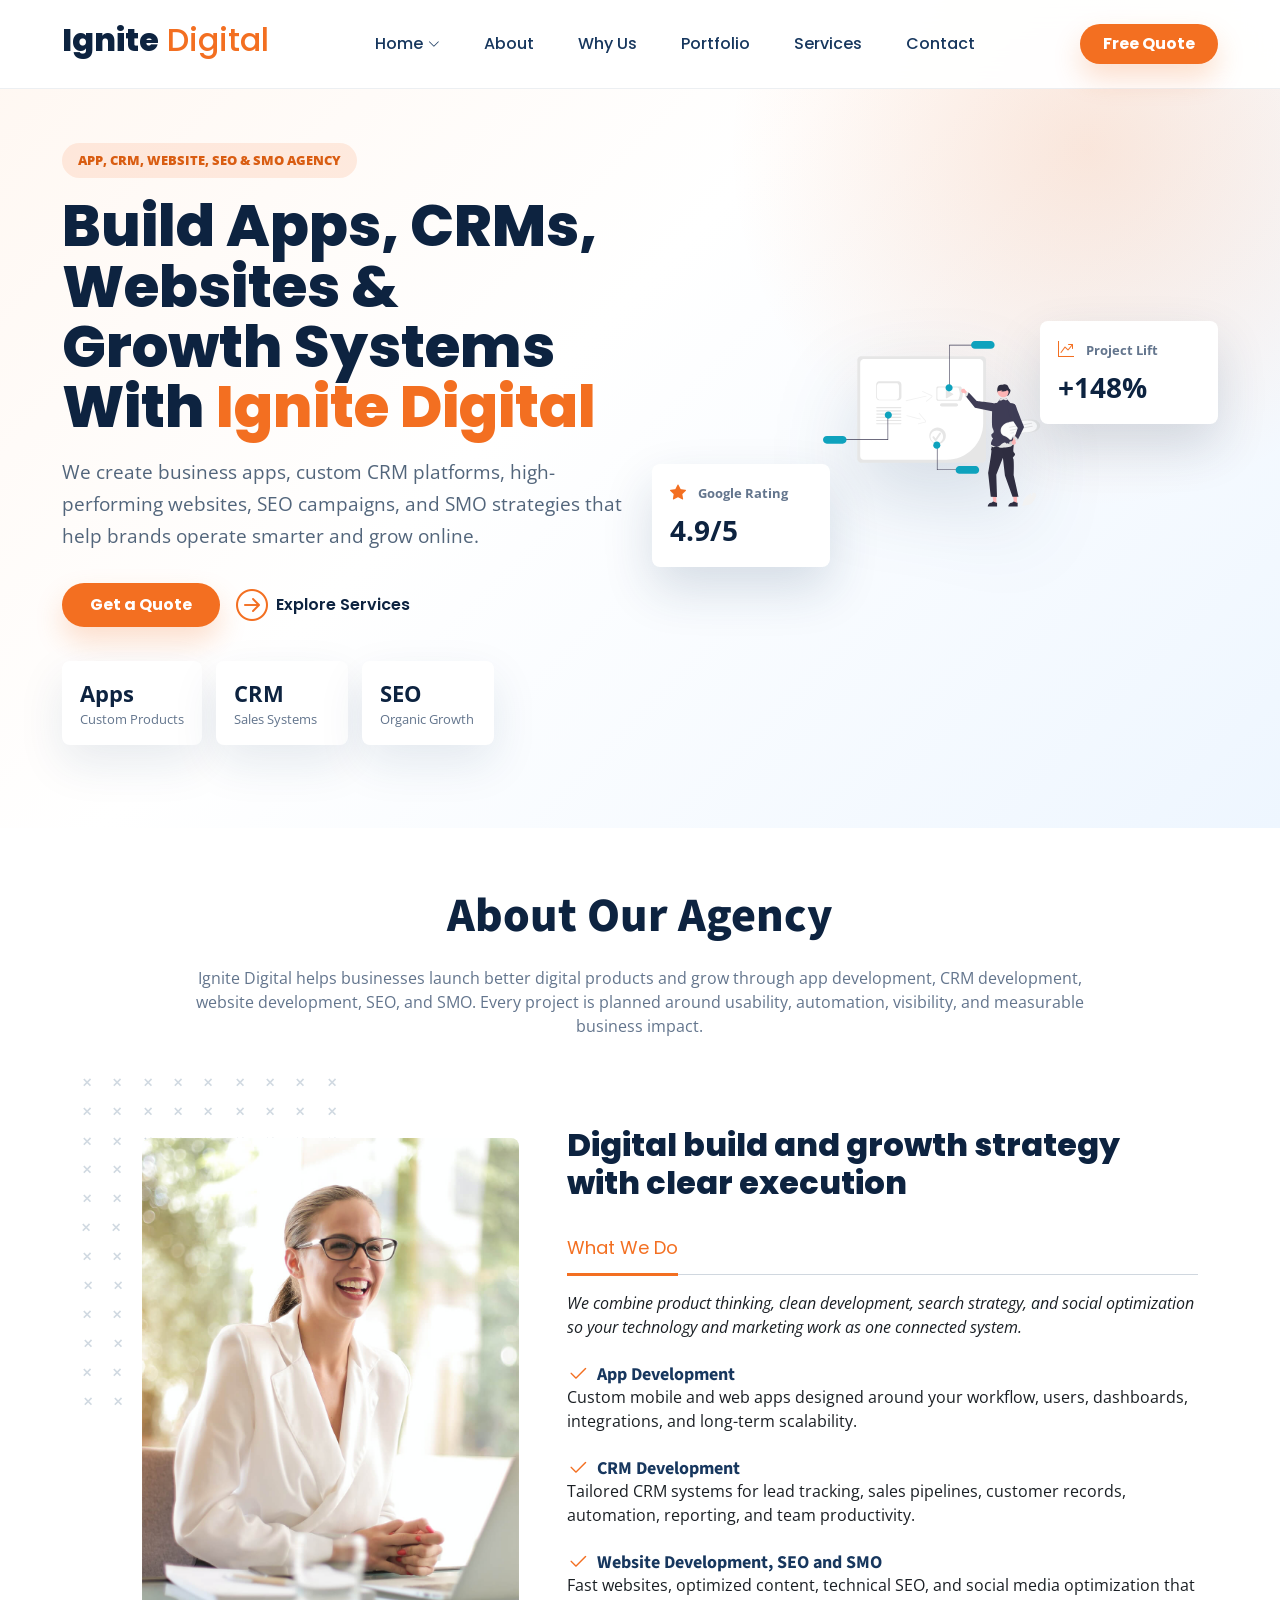
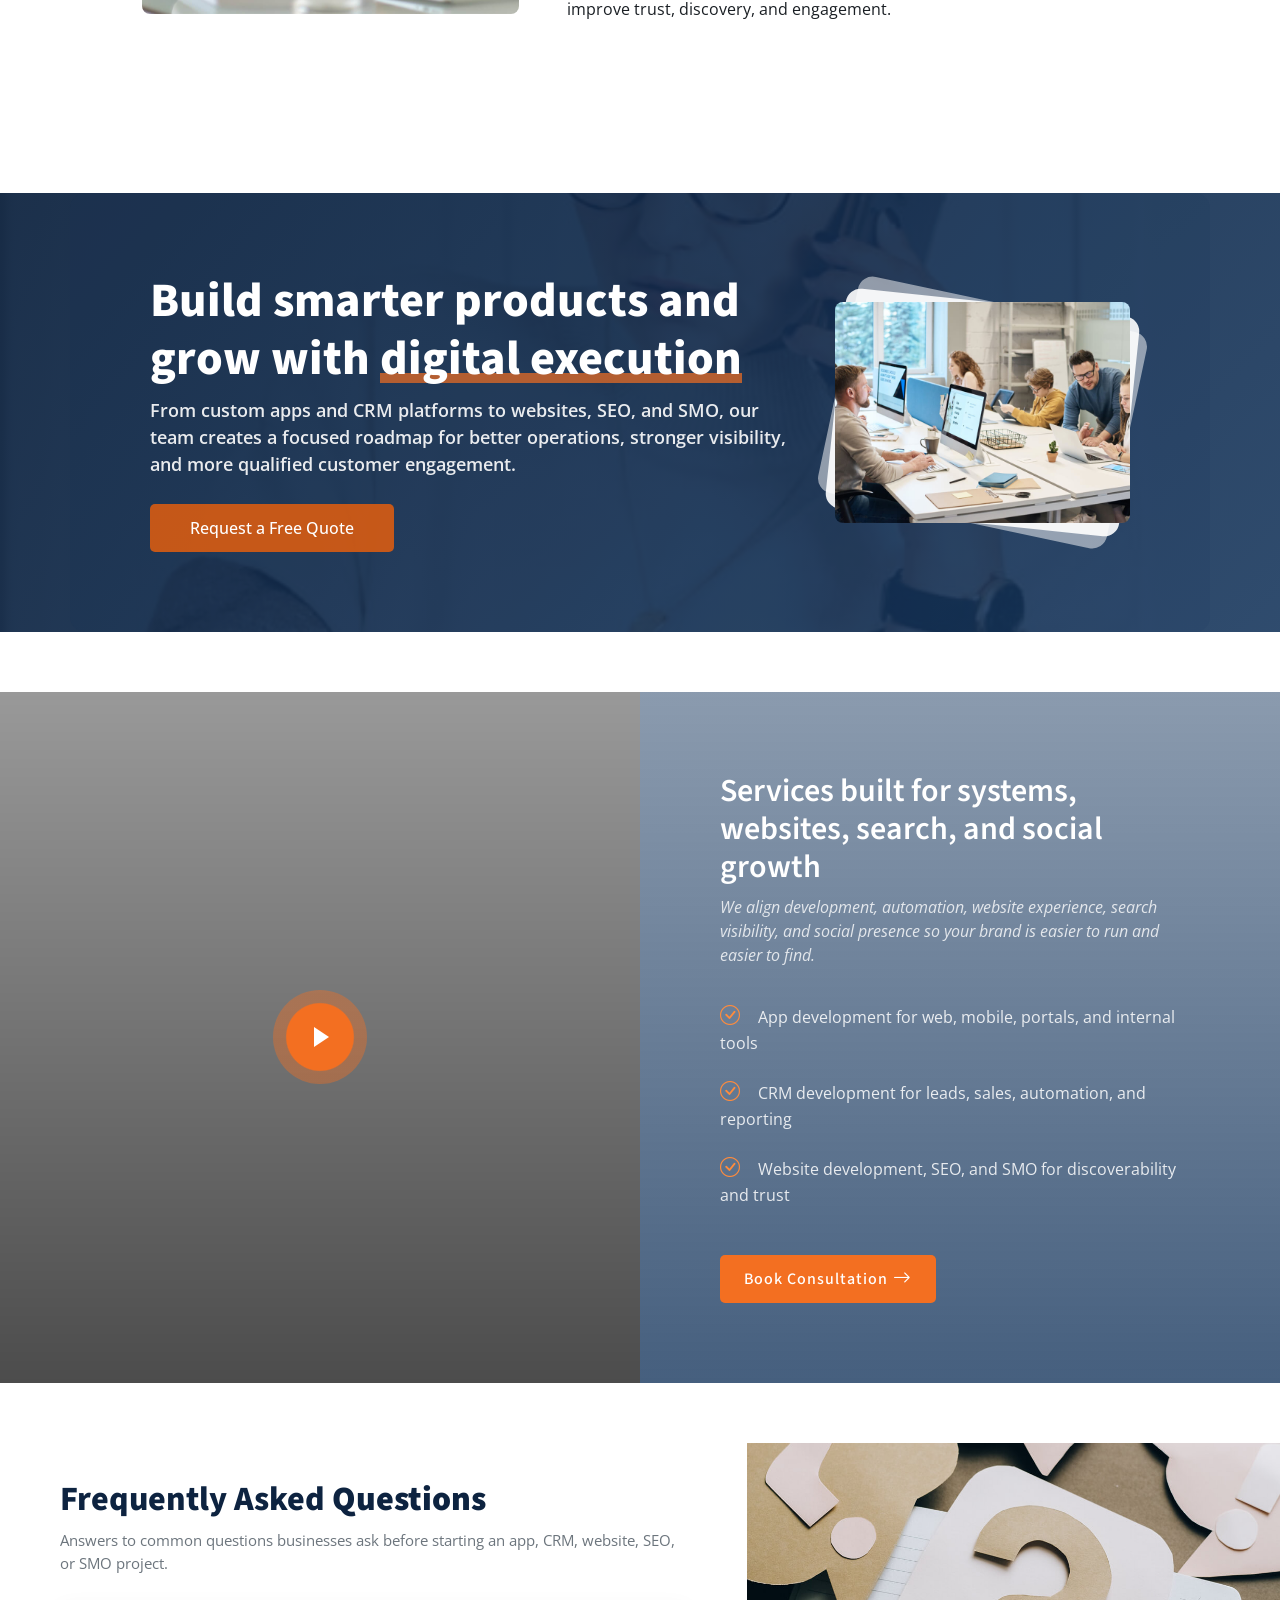
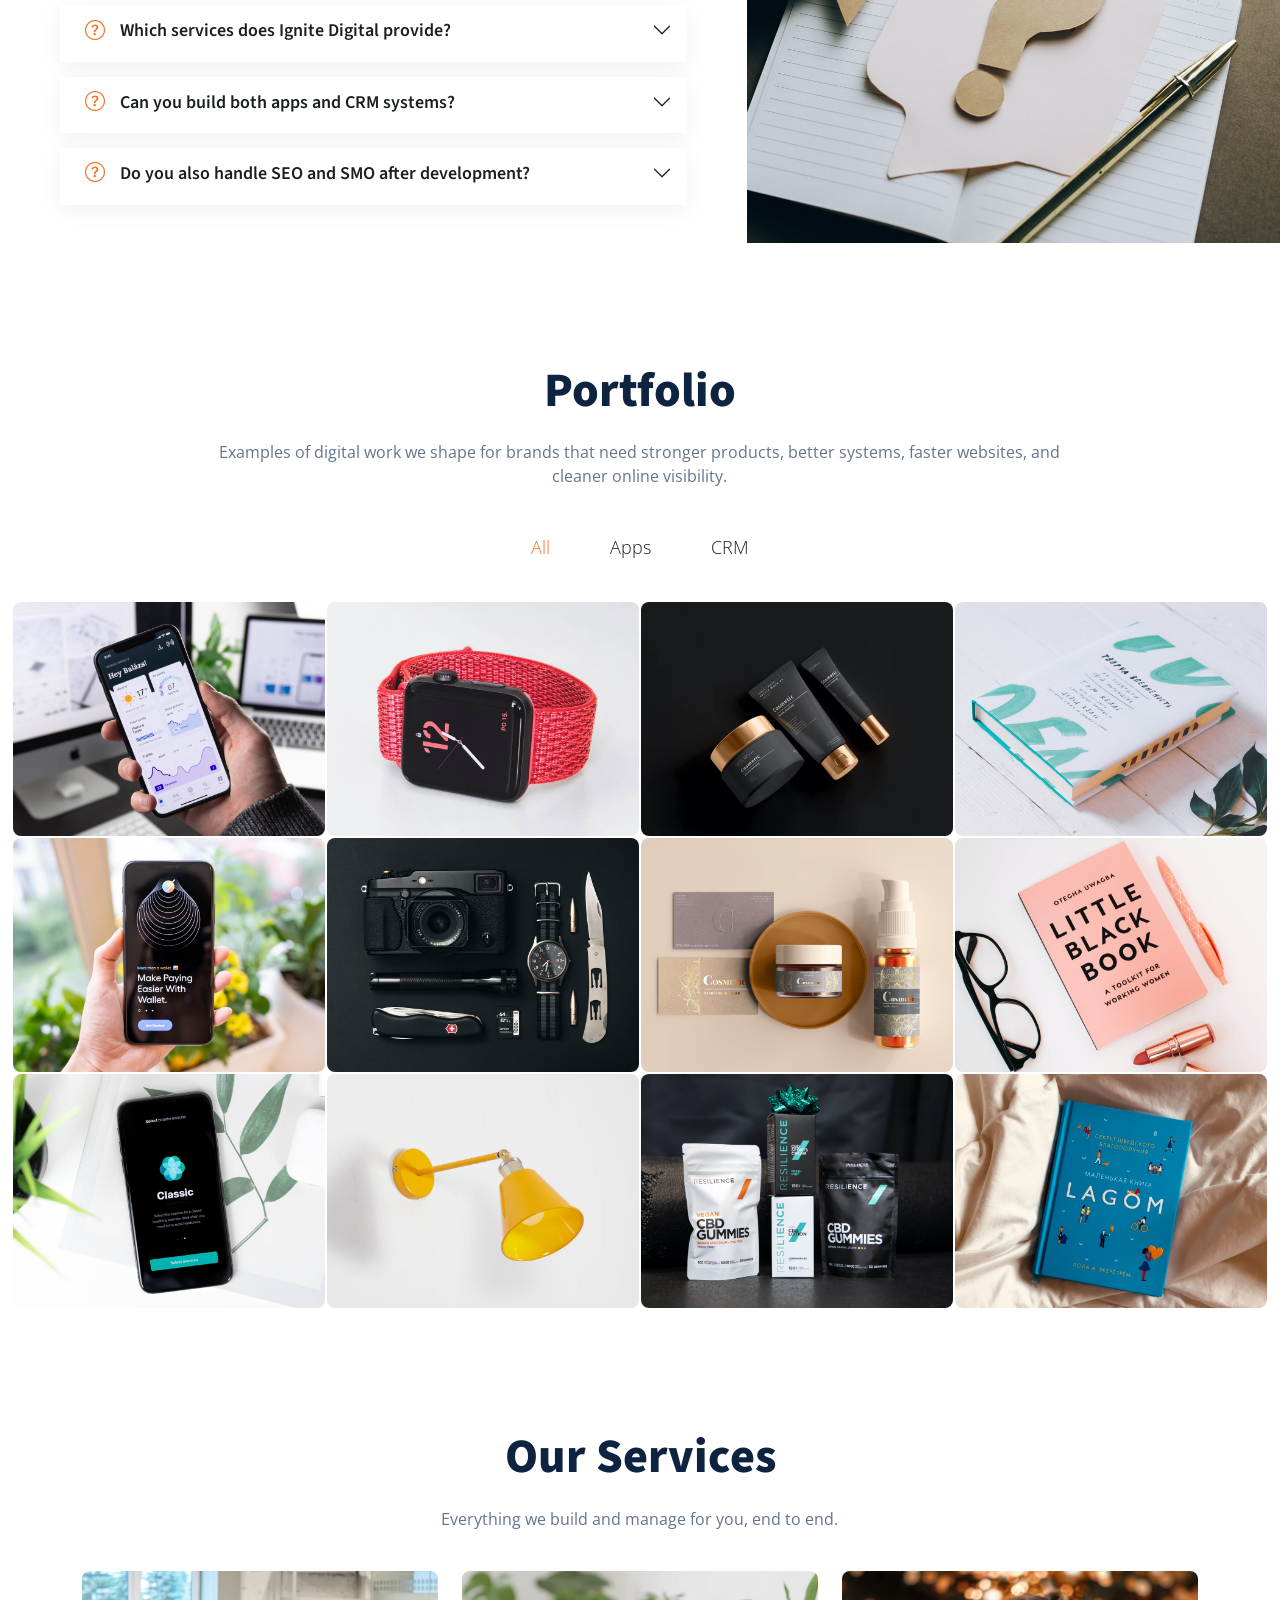
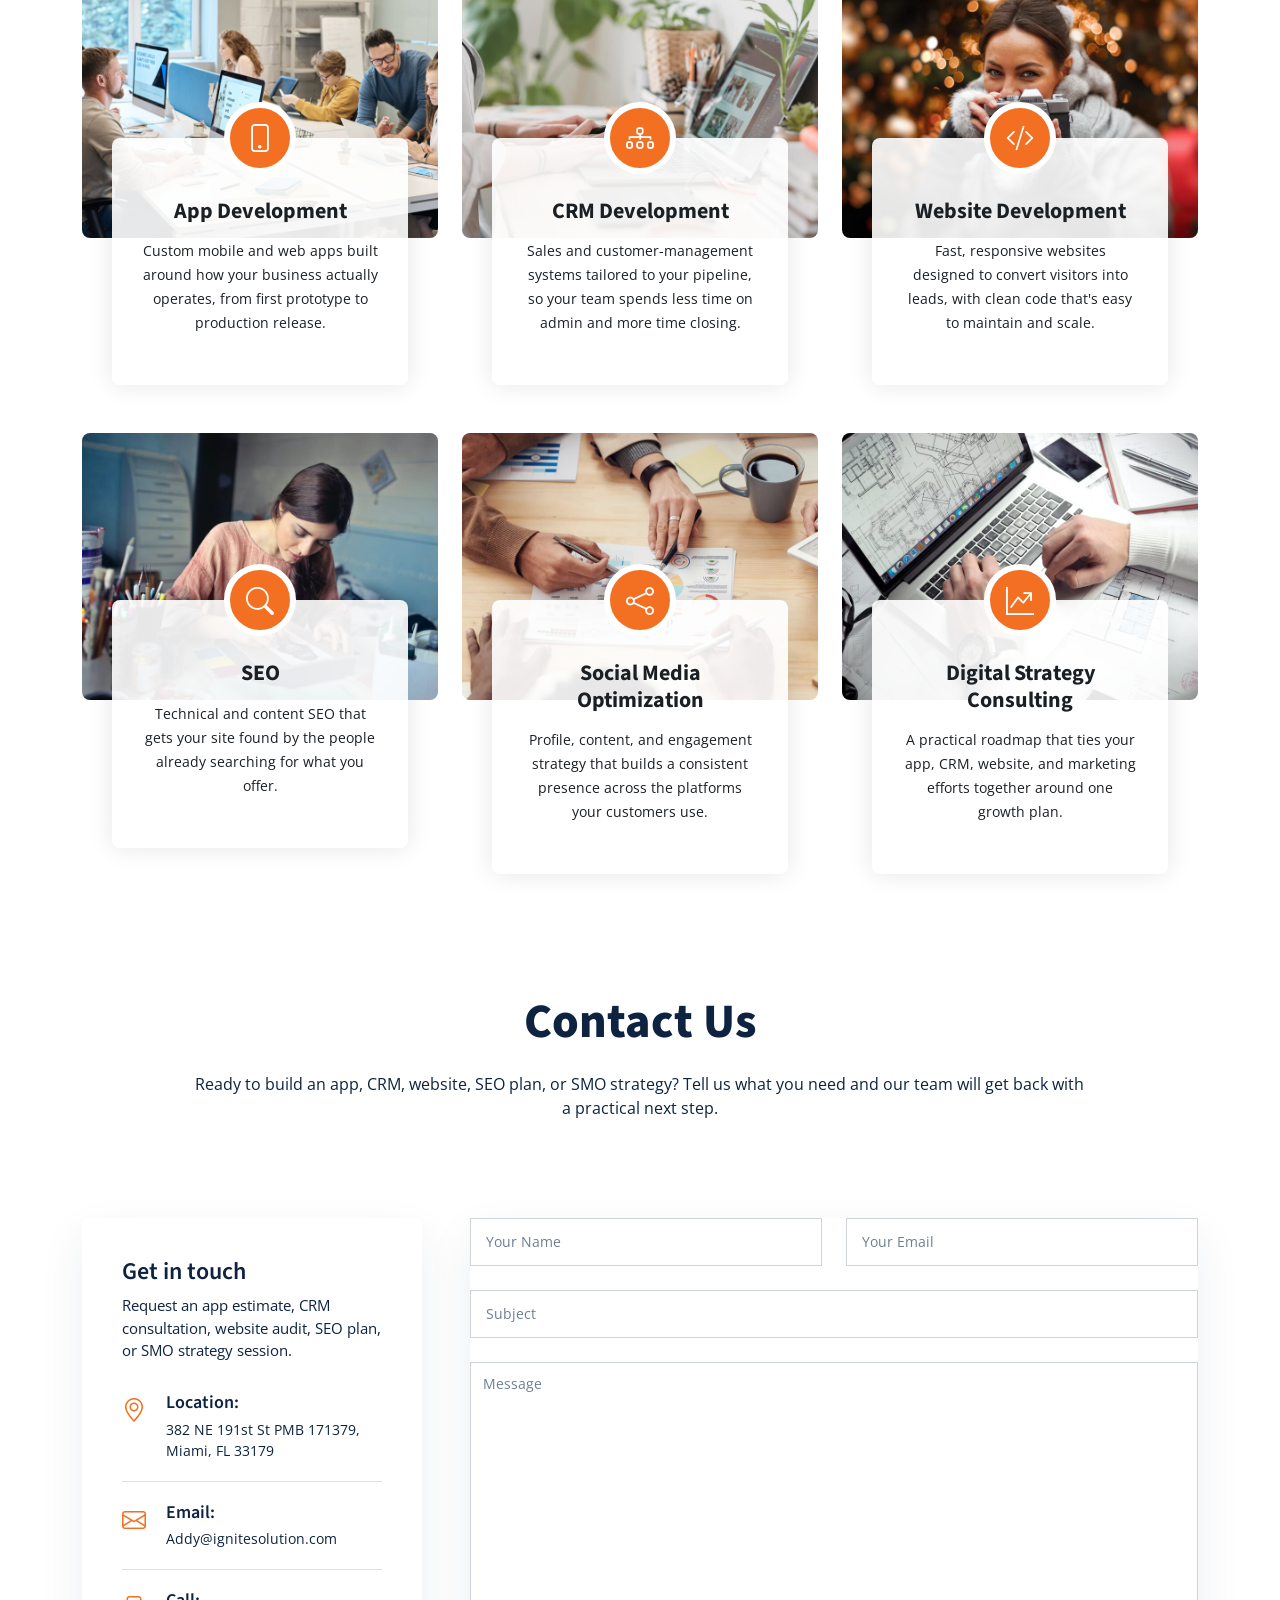
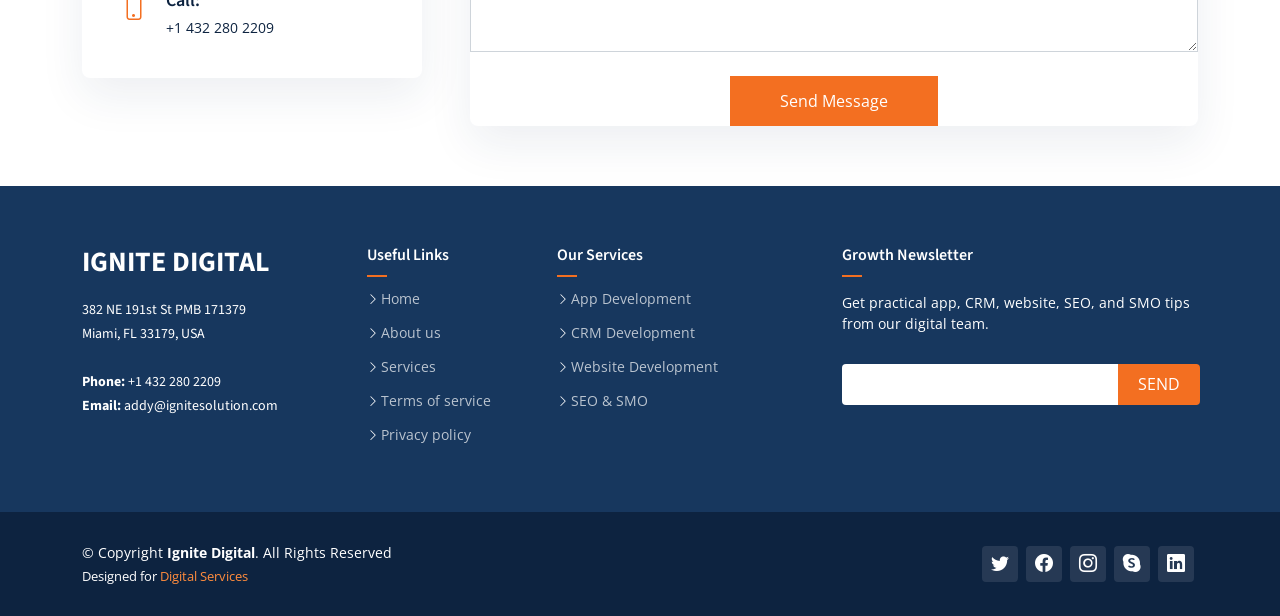
==== index.html @ 4c984dad "Initial commit - Ignite Solution website" ====
<!DOCTYPE html>
<html lang="en">

<head>
  <meta charset="utf-8">
  <meta content="width=device-width, initial-scale=1.0" name="viewport">

  <title>Ignite Digital</title>
  <meta content="Digital services agency for app development, CRM development, website development, SEO, and SMO." name="description">
  <meta content="app development, CRM development, website development, SEO, SMO" name="keywords">


  <!-- Google Fonts -->
  <link rel="preconnect" href="https://fonts.googleapis.com">
  <link rel="preconnect" href="https://fonts.gstatic.com" crossorigin>
  <link
    href="https://fonts.googleapis.com/css2?family=Open+Sans:ital,wght@0,300;0,400;0,500;0,600;0,700;1,300;1,400;1,500;1,600;1,700&family=Poppins:ital,wght@0,300;0,400;0,500;0,600;0,700;1,300;1,400;1,500;1,600;1,700&family=Source+Sans+Pro:ital,wght@0,300;0,400;0,600;0,700;1,300;1,400;1,600;1,700&display=swap"
    rel="stylesheet">

  <!-- Vendor CSS Files -->
  <link href="assets/vendor/bootstrap/css/bootstrap.min.css" rel="stylesheet">
  <link href="assets/vendor/bootstrap-icons/bootstrap-icons.css" rel="stylesheet">
  <link href="assets/vendor/aos/aos.css" rel="stylesheet">
  <link href="assets/vendor/glightbox/css/glightbox.min.css" rel="stylesheet">
  <link href="assets/vendor/swiper/swiper-bundle.min.css" rel="stylesheet">

  <!-- Variables CSS Files. Uncomment your preferred color scheme -->
  <link href="assets/css/variables.css" rel="stylesheet">
  <!-- <link href="assets/css/variables-blue.css" rel="stylesheet"> -->
  <!-- <link href="assets/css/variables-green.css" rel="stylesheet"> -->
  <!-- <link href="assets/css/variables-orange.css" rel="stylesheet"> -->
  <!-- <link href="assets/css/variables-purple.css" rel="stylesheet"> -->
  <!-- <link href="assets/css/variables-red.css" rel="stylesheet"> -->
  <!-- <link href="assets/css/variables-pink.css" rel="stylesheet"> -->

  <!-- Template Main CSS File -->
  <link href="assets/css/main.css" rel="stylesheet">

  <!-- =======================================================
  * Template Name: HeroBiz - v2.1.0
  * Template URL: https://bootstrapmade.com/herobiz-bootstrap-business-template/
  * Author: BootstrapMade.com
  * License: https://bootstrapmade.com/license/
  ======================================================== -->
</head>

<body>

  <!-- ======= Header ======= -->
  <header id="header" class="header fixed-top" data-scrollto-offset="0">
    <div class="container-fluid d-flex align-items-center justify-content-between">

      <a href="index.html" class="logo d-flex align-items-center scrollto me-auto me-lg-0">
        <!-- Uncomment the line below if you also wish to use an image logo -->
        <!-- <img src="assets/img/logo.png" alt=""> -->
        <span></span>
        <h1>Ignite<span> Digital</span></h1>
      </a>

      <nav id="navbar" class="navbar">
        <ul>

          <li class="dropdown"><a href="#"><span>Home</span> <i class="bi bi-chevron-down dropdown-indicator"></i></a>
            <ul>
              <li><a href="index.html" class="active">Digital Services</a></li>

            </ul>
          </li>

          <li><a class="nav-link scrollto" href="index.html#about">About</a></li>

          <li><a class="nav-link scrollto" href="index.html#cta">Why Us</a></li>
          <li><a class="nav-link scrollto" href="index.html#portfolio">Portfolio</a></li>
          <li><a class="nav-link scrollto" href="index.html#services">Services</a></li>



          <li><a class="nav-link scrollto" href="index.html#contact">Contact</a></li>
        </ul>
        <i class="bi bi-list mobile-nav-toggle"></i>
      </nav><!-- .navbar -->

      <a class="btn-getstarted scrollto" href="index.html#contact">Free Quote</a>

    </div>
  </header><!-- End Header -->

  <section id="hero-animated" class="hero-animated agency-hero d-flex align-items-center">
    <div class="container position-relative" data-aos="zoom-out">
      <div class="row align-items-center gy-5">
        <div class="col-lg-6 text-center text-lg-start">
          <p class="hero-kicker">App, CRM, Website, SEO & SMO Agency</p>
          <h2>Build Apps, CRMs, Websites & Growth Systems With <span>Ignite Digital</span></h2>
          <p class="hero-copy">We create business apps, custom CRM platforms, high-performing websites, SEO campaigns, and SMO strategies that help brands operate smarter and grow online.</p>
          <div class="hero-actions d-flex flex-column flex-sm-row justify-content-center justify-content-lg-start">
            <a href="#contact" class="btn-get-started scrollto">Get a Quote</a>
            <a href="#cta" class="btn-watch-video d-flex align-items-center"><i class="bi bi-arrow-right-circle"></i><span>Explore Services</span></a>
          </div>
          <div class="hero-proof d-flex flex-wrap justify-content-center justify-content-lg-start">
            <div><strong>Apps</strong><span>Custom Products</span></div>
            <div><strong>CRM</strong><span>Sales Systems</span></div>
            <div><strong>SEO</strong><span>Organic Growth</span></div>
          </div>
        </div>
        <div class="col-lg-6">
          <div class="hero-visual">
            <img src="assets/img/hero-carousel/hero-carousel-1.svg" class="img-fluid animated" alt="App CRM website SEO SMO dashboard illustration">
            <div class="metric-card metric-card-top">
              <i class="bi bi-graph-up-arrow"></i>
              <span>Project Lift</span>
              <strong>+148%</strong>
            </div>
            <div class="metric-card metric-card-bottom">
              <i class="bi bi-star-fill"></i>
              <span>Google Rating</span>
              <strong>4.9/5</strong>
            </div>
          </div>
        </div>
      </div>
    </div>
  </section>

  <main id="main">



    <!-- ======= About Section ======= -->
    <section id="about" class="about">
      <div class="container" data-aos="fade-up">

        <div class="section-header">
          <h2>About Our Agency</h2>
          <p>Ignite Digital helps businesses launch better digital products and grow through app development, CRM development, website development, SEO, and SMO. Every project is planned around usability, automation, visibility, and measurable business impact.</p>
        </div>

        <div class="row g-4 g-lg-5" data-aos="fade-up" data-aos-delay="200">

          <div class="col-lg-5">
            <div class="about-img">
              <img src="assets/img/about.jpg" class="img-fluid" alt="Digital team planning app CRM website SEO and SMO work">
            </div>
          </div>

          <div class="col-lg-7">
            <h3 class="pt-0 pt-lg-5">Digital build and growth strategy with clear execution</h3>

            <!-- Tabs -->
            <ul class="nav nav-pills mb-3">
              <li><a class="nav-link active" data-bs-toggle="pill" href="#tab1">What We Do</a></li>
              

            </ul><!-- End Tabs -->

            <!-- Tab Content -->
            <div class="tab-content">

              <div class="tab-pane fade show active" id="tab1">

                <p class="fst-italic">We combine product thinking, clean development, search strategy, and social optimization so your technology and marketing work as one connected system.</p>

                <div class="d-flex align-items-center mt-4">
                  <i class="bi bi-check2"></i>
                  <h4>App Development</h4>
                </div>
                <p>Custom mobile and web apps designed around your workflow, users, dashboards, integrations, and long-term scalability.</p>

                <div class="d-flex align-items-center mt-4">
                  <i class="bi bi-check2"></i>
                  <h4>CRM Development</h4>
                </div>
                <p>Tailored CRM systems for lead tracking, sales pipelines, customer records, automation, reporting, and team productivity.</p>

                <div class="d-flex align-items-center mt-4">
                  <i class="bi bi-check2"></i>
                  <h4>Website Development, SEO and SMO</h4>
                </div>
                <p>Fast websites, optimized content, technical SEO, and social media optimization that improve trust, discovery, and engagement.</p>

              </div><!-- End Tab 1 Content -->

            </div>

          </div>

        </div>

      </div>
    </section><!-- End About Section -->

    <br>
    <br>
    <br>
    <br>

    <!-- ======= Call To Action Section ======= -->
    <section id="cta" class="cta">
      <div class="container" data-aos="zoom-out">

        <div class="row g-5">

          <div class="col-lg-8 col-md-6 content d-flex flex-column justify-content-center order-last order-md-first">
            <h3>Build smarter products and grow with <em>digital execution</em></h3>
            <p>From custom apps and CRM platforms to websites, SEO, and SMO, our team creates a focused roadmap for better operations, stronger visibility, and more qualified customer engagement.</p>
            <a class="cta-btn align-self-start" href="#contact">Request a Free Quote</a>
          </div>

          <div class="col-lg-4 col-md-6 order-first order-md-last d-flex align-items-center">
            <div class="img">
              <img src="assets/img/services-1.jpg" alt="App CRM website SEO SMO service planning" class="img-fluid">
            </div>
          </div>

        </div>

      </div>
    </section><!-- End Call To Action Section -->

    <!-- ======= On Focus Section ======= -->
    <section id="onfocus" class="onfocus">
      <div class="container-fluid p-0" data-aos="fade-up">

        <div class="row g-0">
          <div class="col-lg-6 video-play position-relative">
            <a href="" class="glightbox play-btn"></a>
          </div>
          <div class="col-lg-6">
            <div class="content d-flex flex-column justify-content-center h-100">
              <h3>Services built for systems, websites, search, and social growth</h3>
              <p class="fst-italic">
                We align development, automation, website experience, search visibility, and social presence so your brand is easier to run and easier to find.
              </p>
              <ul>
                <li><i class="bi bi-check-circle"></i> App development for web, mobile, portals, and internal tools</li>
                <li><i class="bi bi-check-circle"></i> CRM development for leads, sales, automation, and reporting</li>
                <li><i class="bi bi-check-circle"></i> Website development, SEO, and SMO for discoverability and trust</li>
              </ul>
              <a href="#contact" class="read-more align-self-start"><span>Book Consultation</span><i class="bi bi-arrow-right"></i></a>
            </div>
          </div>
        </div>

      </div>
    </section><!-- End On Focus Section -->

   



    <!-- ======= F.A.Q Section ======= -->
    <section id="faq" class="faq">
      <div class="container-fluid" data-aos="fade-up">

        <div class="row gy-4">

          <div class="col-lg-7 d-flex flex-column justify-content-center align-items-stretch  order-2 order-lg-1">

            <div class="content px-xl-5">
              <h3>Frequently Asked <strong>Questions</strong></h3>
              <p>
                Answers to common questions businesses ask before starting an app, CRM, website, SEO, or SMO project.

              </p>
            </div>

            <div class="accordion accordion-flush px-xl-5" id="faqlist">

              <div class="accordion-item" data-aos="fade-up" data-aos-delay="200">
                <h3 class="accordion-header">
                  <button class="accordion-button collapsed" type="button" data-bs-toggle="collapse"
                    data-bs-target="#faq-content-1">
                    <i class="bi bi-question-circle question-icon"></i>
                    Which services does Ignite Digital provide?
                  </button>
                </h3>
                <div id="faq-content-1" class="accordion-collapse collapse" data-bs-parent="#faqlist">
                  <div class="accordion-body">
                    We provide app development, CRM development, website development, SEO, and SMO. These services can be delivered separately or as one connected digital system.
                  </div>
                </div>
              </div><!-- # Faq item-->

              <div class="accordion-item" data-aos="fade-up" data-aos-delay="300">
                <h3 class="accordion-header">
                  <button class="accordion-button collapsed" type="button" data-bs-toggle="collapse"
                    data-bs-target="#faq-content-2">
                    <i class="bi bi-question-circle question-icon"></i>
                    Can you build both apps and CRM systems?
                  </button>
                </h3>
                <div id="faq-content-2" class="accordion-collapse collapse" data-bs-parent="#faqlist">
                  <div class="accordion-body">
                    Yes. We can build customer-facing apps, internal tools, CRM dashboards, lead pipelines, automation flows, and integrations based on your business process.
                  </div>
                </div>
              </div><!-- # Faq item-->

              <div class="accordion-item" data-aos="fade-up" data-aos-delay="400">
                <h3 class="accordion-header">
                  <button class="accordion-button collapsed" type="button" data-bs-toggle="collapse"
                    data-bs-target="#faq-content-3">
                    <i class="bi bi-question-circle question-icon"></i>
                    Do you also handle SEO and SMO after development?
                  </button>
                </h3>
                <div id="faq-content-3" class="accordion-collapse collapse" data-bs-parent="#faqlist">
                  <div class="accordion-body">
                    Yes. After the website or product is ready, we can optimize pages for search engines and improve your social profiles, content structure, and engagement signals through SMO.
                  </div>
                </div>
              </div><!-- # Faq item-->

             

            </div>

          </div>

          <div class="col-lg-5 align-items-stretch order-1 order-lg-2 img"
            style='background-image: url("assets/img/faq.jpg");'>&nbsp;</div>
        </div>

      </div>
    </section><!-- End F.A.Q Section -->

    <!-- ======= Portfolio Section ======= -->
    <section id="portfolio" class="portfolio" data-aos="fade-up">

      <div class="container">

        <div class="section-header">
          <h2>Portfolio</h2>
          <p>Examples of digital work we shape for brands that need stronger products, better systems, faster websites, and cleaner online visibility.</p>
        </div>

      </div>

      <div class="container-fluid" data-aos="fade-up" data-aos-delay="200">

        <div class="portfolio-isotope" data-portfolio-filter="*" data-portfolio-layout="masonry"
          data-portfolio-sort="original-order">

          <ul class="portfolio-flters">
            <li data-filter="*" class="filter-active">All</li>
            <li data-filter=".filter-app">Apps</li>
            <li data-filter=".filter-product">CRM</li>
            
          </ul><!-- End Portfolio Filters -->

          <div class="row g-0 portfolio-container">

            <div class="col-xl-3 col-lg-4 col-md-6 portfolio-item filter-app">
              <img src="assets/img/portfolio/app-1.jpg" class="img-fluid" alt="App development case study">
              <div class="portfolio-info">
                <h4>Mobile App Launch</h4>
                <a href="assets/img/portfolio/app-1.jpg" title="App 1" data-gallery="portfolio-gallery"
                  class="glightbox preview-link"><i class="bi bi-zoom-in"></i></a>
                <a href="portfolio-details.html" title="More Details" class="details-link"><i
                    class="bi bi-link-45deg"></i></a>
              </div>
            </div><!-- End Portfolio Item -->

            <div class="col-xl-3 col-lg-4 col-md-6 portfolio-item filter-product">
              <img src="assets/img/portfolio/product-1.jpg" class="img-fluid" alt="CRM development case study">
              <div class="portfolio-info">
                <h4>Sales CRM Build</h4>
                <a href="assets/img/portfolio/product-1.jpg" title="Product 1" data-gallery="portfolio-gallery"
                  class="glightbox preview-link"><i class="bi bi-zoom-in"></i></a>
                <a href="portfolio-details.html" title="More Details" class="details-link"><i
                    class="bi bi-link-45deg"></i></a>
              </div>
            </div><!-- End Portfolio Item -->

            <div class="col-xl-3 col-lg-4 col-md-6 portfolio-item filter-branding">
              <img src="assets/img/portfolio/branding-1.jpg" class="img-fluid" alt="Branding case study">
              <div class="portfolio-info">
                <h4>Website Platform</h4>
                <a href="assets/img/portfolio/branding-1.jpg" title="Branding 1" data-gallery="portfolio-gallery"
                  class="glightbox preview-link"><i class="bi bi-zoom-in"></i></a>
                <a href="portfolio-details.html" title="More Details" class="details-link"><i
                    class="bi bi-link-45deg"></i></a>
              </div>
            </div><!-- End Portfolio Item -->

            <div class="col-xl-3 col-lg-4 col-md-6 portfolio-item filter-books">
              <img src="assets/img/portfolio/books-1.jpg" class="img-fluid" alt="Content case study">
              <div class="portfolio-info">
                <h4>SEO Foundation</h4>
                <a href="assets/img/portfolio/books-1.jpg" title="Branding 1" data-gallery="portfolio-gallery"
                  class="glightbox preview-link"><i class="bi bi-zoom-in"></i></a>
                <a href="portfolio-details.html" title="More Details" class="details-link"><i
                    class="bi bi-link-45deg"></i></a>
              </div>
            </div><!-- End Portfolio Item -->

            <div class="col-xl-3 col-lg-4 col-md-6 portfolio-item filter-app">
              <img src="assets/img/portfolio/app-2.jpg" class="img-fluid" alt="SEO & SMO case study">
              <div class="portfolio-info">
                <h4>Customer Portal</h4>
                <a href="assets/img/portfolio/app-2.jpg" title="App 2" data-gallery="portfolio-gallery"
                  class="glightbox preview-link"><i class="bi bi-zoom-in"></i></a>
                <a href="portfolio-details.html" title="More Details" class="details-link"><i
                    class="bi bi-link-45deg"></i></a>
              </div>
            </div><!-- End Portfolio Item -->

            <div class="col-xl-3 col-lg-4 col-md-6 portfolio-item filter-product">
              <img src="assets/img/portfolio/product-2.jpg" class="img-fluid" alt="Social ads case study">
              <div class="portfolio-info">
                <h4>CRM Automation</h4>
                <a href="assets/img/portfolio/product-2.jpg" title="Product 2" data-gallery="portfolio-gallery"
                  class="glightbox preview-link"><i class="bi bi-zoom-in"></i></a>
                <a href="portfolio-details.html" title="More Details" class="details-link"><i
                    class="bi bi-link-45deg"></i></a>
              </div>
            </div><!-- End Portfolio Item -->

            <div class="col-xl-3 col-lg-4 col-md-6 portfolio-item filter-branding">
              <img src="assets/img/portfolio/branding-2.jpg" class="img-fluid" alt="Reputation management case study">
              <div class="portfolio-info">
                <h4>SMO Profile Refresh</h4>
                <a href="assets/img/portfolio/branding-2.jpg" title="Branding 2" data-gallery="portfolio-gallery"
                  class="glightbox preview-link"><i class="bi bi-zoom-in"></i></a>
                <a href="portfolio-details.html" title="More Details" class="details-link"><i
                    class="bi bi-link-45deg"></i></a>
              </div>
            </div><!-- End Portfolio Item -->

            <div class="col-xl-3 col-lg-4 col-md-6 portfolio-item filter-books">
              <img src="assets/img/portfolio/books-2.jpg" class="img-fluid" alt="Analytics case study">
              <div class="portfolio-info">
                <h4>Website Analytics</h4>
                <a href="assets/img/portfolio/books-2.jpg" title="Branding 2" data-gallery="portfolio-gallery"
                  class="glightbox preview-link"><i class="bi bi-zoom-in"></i></a>
                <a href="portfolio-details.html" title="More Details" class="details-link"><i
                    class="bi bi-link-45deg"></i></a>
              </div>
            </div><!-- End Portfolio Item -->

            <div class="col-xl-3 col-lg-4 col-md-6 portfolio-item filter-app">
              <img src="assets/img/portfolio/app-3.jpg" class="img-fluid" alt="Ecommerce App development case study">
              <div class="portfolio-info">
                <h4>Ecommerce Website</h4>
                <a href="assets/img/portfolio/app-3.jpg" title="App 3" data-gallery="portfolio-gallery"
                  class="glightbox preview-link"><i class="bi bi-zoom-in"></i></a>
                <a href="portfolio-details.html" title="More Details" class="details-link"><i
                    class="bi bi-link-45deg"></i></a>
              </div>
            </div><!-- End Portfolio Item -->

            <div class="col-xl-3 col-lg-4 col-md-6 portfolio-item filter-product">
              <img src="assets/img/portfolio/product-3.jpg" class="img-fluid" alt="Lead CRM Pipeline case study">
              <div class="portfolio-info">
                <h4>Lead CRM Pipeline</h4>
                <a href="assets/img/portfolio/product-3.jpg" title="Product 3" data-gallery="portfolio-gallery"
                  class="glightbox preview-link"><i class="bi bi-zoom-in"></i></a>
                <a href="portfolio-details.html" title="More Details" class="details-link"><i
                    class="bi bi-link-45deg"></i></a>
              </div>
            </div><!-- End Portfolio Item -->

            <div class="col-xl-3 col-lg-4 col-md-6 portfolio-item filter-branding">
              <img src="assets/img/portfolio/branding-3.jpg" class="img-fluid" alt="Social Media Optimization case study">
              <div class="portfolio-info">
                <h4>Social Media Optimization</h4>
                <a href="assets/img/portfolio/branding-3.jpg" title="Branding 2" data-gallery="portfolio-gallery"
                  class="glightbox preview-link"><i class="bi bi-zoom-in"></i></a>
                <a href="portfolio-details.html" title="More Details" class="details-link"><i
                    class="bi bi-link-45deg"></i></a>
              </div>
            </div><!-- End Portfolio Item -->

            <div class="col-xl-3 col-lg-4 col-md-6 portfolio-item filter-books">
              <img src="assets/img/portfolio/books-3.jpg" class="img-fluid" alt="Technical App development case study">
              <div class="portfolio-info">
                <h4>Technical SEO Audit</h4>
                <a href="assets/img/portfolio/books-3.jpg" title="Branding 3" data-gallery="portfolio-gallery"
                  class="glightbox preview-link"><i class="bi bi-zoom-in"></i></a>
                <a href="portfolio-details.html" title="More Details" class="details-link"><i
                    class="bi bi-link-45deg"></i></a>
              </div>
            </div><!-- End Portfolio Item -->

          </div><!-- End Portfolio Container -->

        </div>

      </div>
    </section><!-- End Portfolio Section -->

    <!-- ======= Services Section ======= -->
    <section id="services" class="services">
      <div class="container" data-aos="fade-up">

        <div class="section-header">
          <h2>Our Services</h2>
          <p>Everything we build and manage for you, end to end.</p>
        </div>

        <div class="row gy-5">

          <div class="col-xl-4 col-md-6 d-flex" data-aos="zoom-in" data-aos-delay="200">
            <div class="service-item position-relative">
              <div class="img">
                <img src="assets/img/services-1.jpg" class="img-fluid" alt="App Development">
              </div>
              <div class="details position-relative">
                <div class="icon"><i class="bi bi-phone"></i></div>
                <h3>App Development</h3>
                <p>Custom mobile and web apps built around how your business actually operates, from first prototype to production release.</p>
              </div>
            </div>
          </div><!-- End Service Item -->

          <div class="col-xl-4 col-md-6 d-flex" data-aos="zoom-in" data-aos-delay="300">
            <div class="service-item position-relative">
              <div class="img">
                <img src="assets/img/services-2.jpg" class="img-fluid" alt="CRM Development">
              </div>
              <div class="details position-relative">
                <div class="icon"><i class="bi bi-diagram-3"></i></div>
                <h3>CRM Development</h3>
                <p>Sales and customer-management systems tailored to your pipeline, so your team spends less time on admin and more time closing.</p>
              </div>
            </div>
          </div><!-- End Service Item -->

          <div class="col-xl-4 col-md-6 d-flex" data-aos="zoom-in" data-aos-delay="400">
            <div class="service-item position-relative">
              <div class="img">
                <img src="assets/img/services-3.jpg" class="img-fluid" alt="Website Development">
              </div>
              <div class="details position-relative">
                <div class="icon"><i class="bi bi-code-slash"></i></div>
                <h3>Website Development</h3>
                <p>Fast, responsive websites designed to convert visitors into leads, with clean code that's easy to maintain and scale.</p>
              </div>
            </div>
          </div><!-- End Service Item -->

          <div class="col-xl-4 col-md-6 d-flex" data-aos="zoom-in" data-aos-delay="200">
            <div class="service-item position-relative">
              <div class="img">
                <img src="assets/img/services-4.jpg" class="img-fluid" alt="SEO">
              </div>
              <div class="details position-relative">
                <div class="icon"><i class="bi bi-search"></i></div>
                <h3>SEO</h3>
                <p>Technical and content SEO that gets your site found by the people already searching for what you offer.</p>
              </div>
            </div>
          </div><!-- End Service Item -->

          <div class="col-xl-4 col-md-6 d-flex" data-aos="zoom-in" data-aos-delay="300">
            <div class="service-item position-relative">
              <div class="img">
                <img src="assets/img/services-5.jpg" class="img-fluid" alt="Social Media Optimization">
              </div>
              <div class="details position-relative">
                <div class="icon"><i class="bi bi-share"></i></div>
                <h3>Social Media Optimization</h3>
                <p>Profile, content, and engagement strategy that builds a consistent presence across the platforms your customers use.</p>
              </div>
            </div>
          </div><!-- End Service Item -->

          <div class="col-xl-4 col-md-6 d-flex" data-aos="zoom-in" data-aos-delay="400">
            <div class="service-item position-relative">
              <div class="img">
                <img src="assets/img/services-6.jpg" class="img-fluid" alt="Digital Strategy Consulting">
              </div>
              <div class="details position-relative">
                <div class="icon"><i class="bi bi-graph-up-arrow"></i></div>
                <h3>Digital Strategy Consulting</h3>
                <p>A practical roadmap that ties your app, CRM, website, and marketing efforts together around one growth plan.</p>
              </div>
            </div>
          </div><!-- End Service Item -->

        </div>

      </div>
    </section><!-- End Services Section -->

    <!-- ======= Contact Section ======= -->
    <section id="contact" class="contact">
      <div class="container">

        <div class="section-header">
          <h2>Contact Us</h2>
          <p>Ready to build an app, CRM, website, SEO plan, or SMO strategy? Tell us what you need and our team will get back with a practical next step.</p>
        </div>

      </div>

      <div class="map">
        <iframe
          src="https://www.google.com/maps?q=382+NE+191st+St+PMB+171379,+Miami,+FL+33179&output=embed"
          frameborder="0" style="border:0; width:100%; height:100%;" allowfullscreen loading="lazy"
          referrerpolicy="no-referrer-when-downgrade"></iframe>
      </div><!-- End Google Maps -->

      <div class="container">

        <div class="row gy-5 gx-lg-5">

          <div class="col-lg-4">

            <div class="info">
              <h3>Get in touch</h3>
              <p>Request an app estimate, CRM consultation, website audit, SEO plan, or SMO strategy session.</p>

              <div class="info-item d-flex">
                <i class="bi bi-geo-alt flex-shrink-0"></i>
                <div>
                  <h4>Location:</h4>
                  <p>382 NE 191st St PMB 171379, Miami, FL 33179</p>
                </div>
              </div><!-- End Info Item -->

              <div class="info-item d-flex">
                <i class="bi bi-envelope flex-shrink-0"></i>
                <div>
                  <h4>Email:</h4>
                  <p>Addy@ignitesolution.com</p>
                </div>
              </div><!-- End Info Item -->

              <div class="info-item d-flex">
                <i class="bi bi-phone flex-shrink-0"></i>
                <div>
                  <h4>Call:</h4>
                  <p>+1 432 280 2209</p>
                </div>
              </div><!-- End Info Item -->

            </div>

          </div>

          <div class="col-lg-8">
            <form action="https://api.web3forms.com/submit" method="post" role="form" class="php-email-form" id="contactForm">
              <input type="hidden" name="access_key" value="eaf212ac-dbac-4719-9483-8835b04c15e7">
              <input type="hidden" name="subject" value="New message from Ignite Digital website">
              <input type="checkbox" name="botcheck" class="d-none" style="display:none">
              <div class="row">
                <div class="col-md-6 form-group">
                  <input type="text" name="name" class="form-control" id="name" placeholder="Your Name" required>
                </div>
                <div class="col-md-6 form-group mt-3 mt-md-0">
                  <input type="email" class="form-control" name="email" id="email" placeholder="Your Email" required>
                </div>
              </div>
              <div class="form-group mt-3">
                <input type="text" class="form-control" name="topic" id="subject" placeholder="Subject" required>
              </div>
              <div class="form-group mt-3">
                <textarea class="form-control" name="message" placeholder="Message" required></textarea>
              </div>

              <div class="my-3">
                <div class="loading">Loading</div>
                <div class="error-message"></div>
                <div class="sent-message">Your message has been sent. Thank you!</div>
              </div>
              <div class="text-center"><button type="submit">Send Message</button></div>
            </form>
          </div><!-- End Contact Form -->

        </div>

      </div>
    </section><!-- End Contact Section -->

  </main><!-- End #main -->

  <!-- ======= Footer ======= -->
  <footer id="footer" class="footer">

    <div class="footer-content">
      <div class="container">
        <div class="row">

          <div class="col-lg-3 col-md-6">
            <div class="footer-info">
              <h3>Ignite Digital</h3>
              <p>
                382 NE 191st St PMB 171379<br>
                Miami, FL 33179, USA<br><br>
                <strong>Phone:</strong> +1 432 280 2209<br>
                <strong>Email:</strong> addy@ignitesolution.com<br>
              </p>
            </div>
          </div>

          <div class="col-lg-2 col-md-6 footer-links">
            <h4>Useful Links</h4>
            <ul>
              <li><i class="bi bi-chevron-right"></i> <a href="index.html">Home</a></li>
              <li><i class="bi bi-chevron-right"></i> <a href="index.html#about">About us</a></li>
              <li><i class="bi bi-chevron-right"></i> <a href="index.html#services">Services</a></li>
              <li><i class="bi bi-chevron-right"></i> <a href="#">Terms of service</a></li>
              <li><i class="bi bi-chevron-right"></i> <a href="#">Privacy policy</a></li>
            </ul>
          </div>

          <div class="col-lg-3 col-md-6 footer-links">
            <h4>Our Services</h4>
            <ul>
              <li><i class="bi bi-chevron-right"></i> <a href="index.html#services">App Development</a></li>
              <li><i class="bi bi-chevron-right"></i> <a href="index.html#services">CRM Development</a></li>
              <li><i class="bi bi-chevron-right"></i> <a href="index.html#services">Website Development</a></li>
              <li><i class="bi bi-chevron-right"></i> <a href="index.html#services">SEO & SMO</a></li>
              
            </ul>
          </div>

          <div class="col-lg-4 col-md-6 footer-newsletter">
            <h4>Growth Newsletter</h4>
            <p>Get practical app, CRM, website, SEO, and SMO tips from our digital team.</p>
            <form action="" method="post">
              <input type="email" name="email"><input type="submit" value="SEND">
            </form>

          </div>

        </div>
      </div>
    </div>

    <div class="footer-legal text-center">
      <div
        class="container d-flex flex-column flex-lg-row justify-content-center justify-content-lg-between align-items-center">

        <div class="d-flex flex-column align-items-center align-items-lg-start">
          <div class="copyright">
            &copy; Copyright <strong><span>Ignite Digital</span></strong>. All Rights Reserved
          </div>
          <div class="credits">
           
            Designed for <a href="index.html">Digital Services</a>
          </div>
        </div>

        <div class="social-links order-first order-lg-last mb-3 mb-lg-0">
          <a href="#" class="twitter"><i class="bi bi-twitter"></i></a>
          <a href="#" class="facebook"><i class="bi bi-facebook"></i></a>
          <a href="#" class="instagram"><i class="bi bi-instagram"></i></a>
          <a href="#" class="google-plus"><i class="bi bi-skype"></i></a>
          <a href="#" class="linkedin"><i class="bi bi-linkedin"></i></a>
        </div>

      </div>
    </div>

  </footer><!-- End Footer -->

  <a href="#" class="scroll-top d-flex align-items-center justify-content-center"><i
      class="bi bi-arrow-up-short"></i></a>

  <div id="preloader"></div>

  <!-- Vendor JS Files -->
  <script src="assets/vendor/bootstrap/js/bootstrap.bundle.min.js"></script>
  <script src="assets/vendor/aos/aos.js"></script>
  <script src="assets/vendor/glightbox/js/glightbox.min.js"></script>
  <script src="assets/vendor/isotope-layout/isotope.pkgd.min.js"></script>
  <script src="assets/vendor/swiper/swiper-bundle.min.js"></script>
  <script src="assets/js/web3forms.js"></script>

  <!-- Template Main JS File -->
  <script src="assets/js/main.js"></script>

</body>

</html>
---- assets/css/variables.css ----
/**
* Template Name: HeroBiz
* File: variables.css
* Description: Easily customize colors, typography, and other repetitive properties used in the template main stylesheet file main.css
* 
* Template URL: https://bootstrapmade.com/herobiz-bootstrap-business-template/
* Author: BootstrapMade.com
* License: https://bootstrapmade.com/license/
* 
* Contents:
* 1. HeroBiz template variables 
* 2. Override default Bootstrap variables
* 3. Set color and background class names
*
* Learn more about CSS variables at https://developer.mozilla.org/en-US/docs/Web/CSS/Using_CSS_custom_properties
*/

/*--------------------------------------------------------------
# 1. HeroBiz template variables 
--------------------------------------------------------------*/
:root {

  /* Fonts */
  --font-default: 'Open Sans', system-ui, -apple-system, "Segoe UI", Roboto, "Helvetica Neue", Arial, "Noto Sans", "Liberation Sans", sans-serif, "Apple Color Emoji", "Segoe UI Emoji", "Segoe UI Symbol", "Noto Color Emoji";
  --font-primary: 'Source Sans Pro', sans-serif;
  --font-secondary: 'Poppins', sans-serif;

  /* Colors */
  /* The *-rgb color names are simply the RGB converted value of the corresponding color for use in the rgba() function */

  /* Default text color */
  --color-default: #1a1f24;
  --color-default-rgb: 26, 31, 36;

  /* Defult links color */
  --color-links: #f36f21;
  --color-links-hover: #ff8c3d;

  /* Primay colors */
  --color-primary: #f36f21;
  --color-primary-light: #ff8c3d;
  --color-primary-dark: #d95d12;

  --color-primary-rgb: 243, 111, 33;
  --color-primary-light-rgb: 255, 140, 61;
  --color-primary-dark-rgb: 217, 93, 18;

  /* Secondary colors */
  --color-secondary: #17375e;
  --color-secondary-light: #63758d;
  --color-secondary-dark: #0d2340;

  --color-secondary-rgb: 23, 55, 94;
  --color-secondary-light-rgb: 99, 117, 141;
  --color-secondary-dark-rgb: 13, 35, 64;

  /* General colors */
  --color-blue: #0d6efd;
  --color-blue-rgb: 13, 110, 253;

  --color-indigo: #6610f2;
  --color-indigo-rgb: 102, 16, 242;

  --color-purple: #6f42c1;
  --color-purple-rgb: 111, 66, 193;

  --color-pink: #f3268c;
  --color-pink-rgb: 243, 38, 140;

  --color-red: #df1529;
  --color-red-rgb: 223, 21, 4;

  --color-orange: #fd7e14;
  --color-orange-rgb: 253, 126, 20;

  --color-yellow: #ffc107;
  --color-yellow-rgb: 255, 193, 7;

  --color-green: #059652;
  --color-green-rgb: 5, 150, 82;

  --color-teal: #20c997;
  --color-teal-rgb: 32, 201, 151;

  --color-cyan: #0dcaf0;
  --color-cyan-rgb: 13, 202, 240;

  --color-white: #ffffff;
  --color-white-rgb: 255, 255, 255;

  --color-gray: #6c757d;
  --color-gray-rgb: 108, 117, 125;

  --color-black: #000000;
  --color-black-rgb: 0, 0, 0;
  
}

/*--------------------------------------------------------------
# 2. Override default Bootstrap variables
--------------------------------------------------------------*/
:root {

  --bs-blue: var(--color-blue);
  --bs-indigo: var(--color-indigo);
  --bs-purple: var(--color-purple);
  --bs-pink: var(--color-pink);
  --bs-red: var(--color-red);
  --bs-orange: var(--color-orange);
  --bs-yellow: var(--color-yellow);
  --bs-green: var(--color-green);
  --bs-teal: var(--color-teal);
  --bs-cyan: var(--color-cyan);
  --bs-white: var(--color-white);
  --bs-gray: var(--color-gray);
  --bs-gray-dark: #343a40;
  --bs-gray-100: #f8f9fa;
  --bs-gray-200: #e9ecef;
  --bs-gray-300: #dee2e6;
  --bs-gray-400: #ced4da;
  --bs-gray-500: #adb5bd;
  --bs-gray-600: #6c757d;
  --bs-gray-700: #495057;
  --bs-gray-800: #343a40;
  --bs-gray-900: #212529;
  --bs-primary: var(--color-blue);
  --bs-secondary: var(--color-blue);
  --bs-success: #198754;
  --bs-info: #0dcaf0;
  --bs-warning: #ffc107;
  --bs-danger: #dc3545;
  --bs-light: #f8f9fa;
  --bs-dark: #212529;
  --bs-primary-rgb: var(--color-primary-rgb);
  --bs-secondary-rgb: var(--color-secondary-rgb);
  --bs-success-rgb: 25, 135, 84;
  --bs-info-rgb: 13, 202, 240;
  --bs-warning-rgb: 255, 193, 7;
  --bs-danger-rgb: 220, 53, 69;
  --bs-light-rgb: 248, 249, 250;
  --bs-dark-rgb: 33, 37, 41;
  --bs-white-rgb: var(--color-white-rgb);
  --bs-black-rgb: var(--color-black-rgb);
  --bs-body-color-rgb: var(--color-default-rgb);
  --bs-body-bg-rgb: 255, 255, 255;
  --bs-font-sans-serif: var(--font-default);
  --bs-font-monospace: SFMono-Regular, Menlo, Monaco, Consolas, "Liberation Mono", "Courier New", monospace;
  --bs-gradient: linear-gradient(180deg, rgba(255, 255, 255, 0.15), rgba(255, 255, 255, 0));
  --bs-body-font-family: var(--font-default);
  --bs-body-font-size: 1rem;
  --bs-body-font-weight: 400;
  --bs-body-line-height: 1.5;
  --bs-body-color: var(--color-default);
  --bs-body-bg: #fff;

}

/*--------------------------------------------------------------
# 3. Set color and background class names
--------------------------------------------------------------*/
/* Fonts */
.font-default { font-family: var(--font-default) !important; }
.font-primary { font-family: var(--font-primary) !important;}
.font-secondary { font-family: var(--font-secondary) !important; }

/* Text Colors */
.color-default { color: var(--color-default) !important; }
.color-links { color: var(--color-links) !important; }
.color-links:hover { color: var(--color-links-hover) !important; }
.color-primary { color: var(--color-primary) !important; }
.color-primary-light { color: var(--color-primary-light) !important; }
.color-primary-dark { color: var(--color-primary-dark) !important; }
.color-secondary { color: var(--color-secondary) !important; }
.color-secondary-light { color: var(--color-secondary-light) !important; }
.color-secondary-dark { color: var(--color-secondary-dark) !important; }
.color-blue { color: var(--color-blue) !important; }
.color-indigo { color: var(--color-indigo) !important; }
.color-purple { color: var(--color-purple) !important; }
.color-pink { color: var(--color-pink) !important; }
.color-red { color: var(--color-red) !important; }
.color-orange { color: var(--color-orange) !important; }
.color-yellow { color: var(--color-yellow) !important; }
.color-green { color: var(--color-green) !important; }
.color-teal { color: var(--color-teal) !important; }
.color-cyan { color: var(--color-cyan) !important; }
.color-white { color: var(--color-white) !important; }
.color-gray { color: var(--color-gray) !important; }
.color-black { color: var(--color-black) !important; }

/* Background Colors */
.bg-default { background-color: var(--color-default) !important; }
.bg-primary { background-color: var(--color-primary) !important; }
.bg-primary-light { background-color: var(--color-primary-light) !important; }
.bg-primary-dark { background-color: var(--color-primary-dark) !important; }
.bg-secondary { background-color: var(--color-secondary) !important; }
.bg-secondary-light { background-color: var(--color-secondary-light) !important; }
.bg-secondary-dark { background-color: var(--color-secondary-dark) !important; }
.bg-blue { background-color: var(--color-blue) !important; }
.bg-indigo { background-color: var(--color-indigo) !important; }
.bg-purple { background-color: var(--color-purple) !important; }
.bg-pink { background-color: var(--color-pink) !important; }
.bg-red { background-color: var(--color-red) !important; }
.bg-orange { background-color: var(--color-orange) !important; }
.bg-yellow { background-color: var(--color-yellow) !important; }
.bg-green { background-color: var(--color-green) !important; }
.bg-teal { background-color: var(--color-teal) !important; }
.bg-cyan { background-color: var(--color-cyan) !important; }
.bg-white { background-color: var(--color-white) !important; }
.bg-gray { background-color: var(--color-gray) !important; }
.bg-black { background-color: var(--color-black) !important; }
---- assets/css/variables-blue.css ----
/**
* Template Name: HeroBiz
* File: variables-blue.css
* Description: Easily customize colors, typography, and other repetitive properties used in the template main stylesheet file main.css
* 
* Template URL: https://bootstrapmade.com/herobiz-bootstrap-business-template/
* Author: BootstrapMade.com
* License: https://bootstrapmade.com/license/
* 
* Contents:
* 1. HeroBiz template variables 
* 2. Override default Bootstrap variables
* 3. Set color and background class names
*
* Learn more about CSS variables at https://developer.mozilla.org/en-US/docs/Web/CSS/Using_CSS_custom_properties
*/

/*--------------------------------------------------------------
# 1. HeroBiz template variables 
--------------------------------------------------------------*/
:root {

  /* Fonts */
  --font-default: 'Open Sans', system-ui, -apple-system, "Segoe UI", Roboto, "Helvetica Neue", Arial, "Noto Sans", "Liberation Sans", sans-serif, "Apple Color Emoji", "Segoe UI Emoji", "Segoe UI Symbol", "Noto Color Emoji";
  --font-primary: 'Source Sans Pro', sans-serif;
  --font-secondary: 'Poppins', sans-serif;

  /* Colors */
  /* The *-rgb color names are simply the RGB converted value of the corresponding color for use in the rgba() function */

  /* Default text color */
  --color-default: #1a1f24;
  --color-default-rgb: 26, 31, 36;

  /* Defult links color */
  --color-links: #3279fc;
  --color-links-hover: #4797ff;

  /* Primay colors */
  --color-primary: #3279fc;
  --color-primary-light: #4797ff;
  --color-primary-dark: #1c61e2;

  --color-primary-rgb: 50, 121, 252;
  --color-primary-light-rgb: 71, 151, 255;
  --color-primary-dark-rgb: 28, 97, 226;

  /* Secondary colors */
  --color-secondary: #5670a0;
  --color-secondary-light: #6e87b6;
  --color-secondary-dark: #3b5380;

  --color-secondary-rgb: 86, 112, 160;
  --color-secondary-light-rgb: 110, 135, 182;
  --color-secondary-dark-rgb: 59, 83, 128;

  /* General colors */
  --color-blue: #0d6efd;
  --color-blue-rgb: 13, 110, 253;

  --color-indigo: #6610f2;
  --color-indigo-rgb: 102, 16, 242;

  --color-purple: #6f42c1;
  --color-purple-rgb: 111, 66, 193;

  --color-pink: #f3268c;
  --color-pink-rgb: 243, 38, 140;

  --color-red: #df1529;
  --color-red-rgb: 223, 21, 4;

  --color-orange: #fd7e14;
  --color-orange-rgb: 253, 126, 20;

  --color-yellow: #ffc107;
  --color-yellow-rgb: 255, 193, 7;

  --color-green: #059652;
  --color-green-rgb: 5, 150, 82;

  --color-teal: #20c997;
  --color-teal-rgb: 32, 201, 151;

  --color-cyan: #0dcaf0;
  --color-cyan-rgb: 13, 202, 240;

  --color-white: #ffffff;
  --color-white-rgb: 255, 255, 255;

  --color-gray: #6c757d;
  --color-gray-rgb: 108, 117, 125;

  --color-black: #000000;
  --color-black-rgb: 0, 0, 0;
  
}

/*--------------------------------------------------------------
# 2. Override default Bootstrap variables
--------------------------------------------------------------*/
:root {

  --bs-blue: var(--color-blue);
  --bs-indigo: var(--color-indigo);
  --bs-purple: var(--color-purple);
  --bs-pink: var(--color-pink);
  --bs-red: var(--color-red);
  --bs-orange: var(--color-orange);
  --bs-yellow: var(--color-yellow);
  --bs-green: var(--color-green);
  --bs-teal: var(--color-teal);
  --bs-cyan: var(--color-cyan);
  --bs-white: var(--color-white);
  --bs-gray: var(--color-gray);
  --bs-gray-dark: #343a40;
  --bs-gray-100: #f8f9fa;
  --bs-gray-200: #e9ecef;
  --bs-gray-300: #dee2e6;
  --bs-gray-400: #ced4da;
  --bs-gray-500: #adb5bd;
  --bs-gray-600: #6c757d;
  --bs-gray-700: #495057;
  --bs-gray-800: #343a40;
  --bs-gray-900: #212529;
  --bs-primary: var(--color-blue);
  --bs-secondary: var(--color-blue);
  --bs-success: #198754;
  --bs-info: #0dcaf0;
  --bs-warning: #ffc107;
  --bs-danger: #dc3545;
  --bs-light: #f8f9fa;
  --bs-dark: #212529;
  --bs-primary-rgb: var(--color-primary-rgb);
  --bs-secondary-rgb: var(--color-secondary-rgb);
  --bs-success-rgb: 25, 135, 84;
  --bs-info-rgb: 13, 202, 240;
  --bs-warning-rgb: 255, 193, 7;
  --bs-danger-rgb: 220, 53, 69;
  --bs-light-rgb: 248, 249, 250;
  --bs-dark-rgb: 33, 37, 41;
  --bs-white-rgb: var(--color-white-rgb);
  --bs-black-rgb: var(--color-black-rgb);
  --bs-body-color-rgb: var(--color-default-rgb);
  --bs-body-bg-rgb: 255, 255, 255;
  --bs-font-sans-serif: var(--font-default);
  --bs-font-monospace: SFMono-Regular, Menlo, Monaco, Consolas, "Liberation Mono", "Courier New", monospace;
  --bs-gradient: linear-gradient(180deg, rgba(255, 255, 255, 0.15), rgba(255, 255, 255, 0));
  --bs-body-font-family: var(--font-default);
  --bs-body-font-size: 1rem;
  --bs-body-font-weight: 400;
  --bs-body-line-height: 1.5;
  --bs-body-color: var(--color-default);
  --bs-body-bg: #fff;

}

/*--------------------------------------------------------------
# 3. Set color and background class names
--------------------------------------------------------------*/
/* Fonts */
.font-default { font-family: var(--font-default) !important; }
.font-primary { font-family: var(--font-primary) !important;}
.font-secondary { font-family: var(--font-secondary) !important; }

/* Text Colors */
.color-default { color: var(--color-default) !important; }
.color-links { color: var(--color-links) !important; }
.color-links:hover { color: var(--color-links-hover) !important; }
.color-primary { color: var(--color-primary) !important; }
.color-primary-light { color: var(--color-primary-light) !important; }
.color-primary-dark { color: var(--color-primary-dark) !important; }
.color-secondary { color: var(--color-secondary) !important; }
.color-secondary-light { color: var(--color-secondary-light) !important; }
.color-secondary-dark { color: var(--color-secondary-dark) !important; }
.color-blue { color: var(--color-blue) !important; }
.color-indigo { color: var(--color-indigo) !important; }
.color-purple { color: var(--color-purple) !important; }
.color-pink { color: var(--color-pink) !important; }
.color-red { color: var(--color-red) !important; }
.color-orange { color: var(--color-orange) !important; }
.color-yellow { color: var(--color-yellow) !important; }
.color-green { color: var(--color-green) !important; }
.color-teal { color: var(--color-teal) !important; }
.color-cyan { color: var(--color-cyan) !important; }
.color-white { color: var(--color-white) !important; }
.color-gray { color: var(--color-gray) !important; }
.color-black { color: var(--color-black) !important; }

/* Background Colors */
.bg-default { background-color: var(--color-default) !important; }
.bg-primary { background-color: var(--color-primary) !important; }
.bg-primary-light { background-color: var(--color-primary-light) !important; }
.bg-primary-dark { background-color: var(--color-primary-dark) !important; }
.bg-secondary { background-color: var(--color-secondary) !important; }
.bg-secondary-light { background-color: var(--color-secondary-light) !important; }
.bg-secondary-dark { background-color: var(--color-secondary-dark) !important; }
.bg-blue { background-color: var(--color-blue) !important; }
.bg-indigo { background-color: var(--color-indigo) !important; }
.bg-purple { background-color: var(--color-purple) !important; }
.bg-pink { background-color: var(--color-pink) !important; }
.bg-red { background-color: var(--color-red) !important; }
.bg-orange { background-color: var(--color-orange) !important; }
.bg-yellow { background-color: var(--color-yellow) !important; }
.bg-green { background-color: var(--color-green) !important; }
.bg-teal { background-color: var(--color-teal) !important; }
.bg-cyan { background-color: var(--color-cyan) !important; }
.bg-white { background-color: var(--color-white) !important; }
.bg-gray { background-color: var(--color-gray) !important; }
.bg-black { background-color: var(--color-black) !important; }
---- assets/css/variables-green.css ----
/**
* Template Name: HeroBiz
* File: variables-green.css
* Description: Easily customize colors, typography, and other repetitive properties used in the template main stylesheet file main.css
* 
* Template URL: https://bootstrapmade.com/herobiz-bootstrap-business-template/
* Author: BootstrapMade.com
* License: https://bootstrapmade.com/license/
* 
* Contents:
* 1. HeroBiz template variables 
* 2. Override default Bootstrap variables
* 3. Set color and background class names
*
* Learn more about CSS variables at https://developer.mozilla.org/en-US/docs/Web/CSS/Using_CSS_custom_properties
*/

/*--------------------------------------------------------------
# 1. HeroBiz template variables 
--------------------------------------------------------------*/
:root {

  /* Fonts */
  --font-default: 'Open Sans', system-ui, -apple-system, "Segoe UI", Roboto, "Helvetica Neue", Arial, "Noto Sans", "Liberation Sans", sans-serif, "Apple Color Emoji", "Segoe UI Emoji", "Segoe UI Symbol", "Noto Color Emoji";
  --font-primary: 'Source Sans Pro', sans-serif;
  --font-secondary: 'Poppins', sans-serif;

  /* Colors */
  /* The *-rgb color names are simply the RGB converted value of the corresponding color for use in the rgba() function */

  /* Default text color */
  --color-default: #1a1f24;
  --color-default-rgb: 26, 31, 36;

  /* Defult links color */
  --color-links: #05c46b;
  --color-links-hover: #1de789;

  /* Primay colors */
  --color-primary: #05c46b;
  --color-primary-light: #1de789;
  --color-primary-dark: #01a156;

  --color-primary-rgb: 5, 196, 107;
  --color-primary-light-rgb: 29, 231, 137;
  --color-primary-dark-rgb: 1, 161, 86;

  /* Secondary colors */
  --color-secondary: #485664;
  --color-secondary-light: #8f9fae;
  --color-secondary-dark: #3a4753;

  --color-secondary-rgb: 72, 86, 100;
  --color-secondary-light-rgb: 143, 159, 174;
  --color-secondary-dark-rgb: 58, 71, 83;

  /* General colors */
  --color-blue: #0d6efd;
  --color-blue-rgb: 13, 110, 253;

  --color-indigo: #6610f2;
  --color-indigo-rgb: 102, 16, 242;

  --color-purple: #6f42c1;
  --color-purple-rgb: 111, 66, 193;

  --color-pink: #f3268c;
  --color-pink-rgb: 243, 38, 140;

  --color-red: #df1529;
  --color-red-rgb: 223, 21, 4;

  --color-orange: #fd7e14;
  --color-orange-rgb: 253, 126, 20;

  --color-yellow: #ffc107;
  --color-yellow-rgb: 255, 193, 7;

  --color-green: #059652;
  --color-green-rgb: 5, 150, 82;

  --color-teal: #20c997;
  --color-teal-rgb: 32, 201, 151;

  --color-cyan: #0dcaf0;
  --color-cyan-rgb: 13, 202, 240;

  --color-white: #ffffff;
  --color-white-rgb: 255, 255, 255;

  --color-gray: #6c757d;
  --color-gray-rgb: 108, 117, 125;

  --color-black: #000000;
  --color-black-rgb: 0, 0, 0;
  
}

/*--------------------------------------------------------------
# 2. Override default Bootstrap variables
--------------------------------------------------------------*/
:root {

  --bs-blue: var(--color-blue);
  --bs-indigo: var(--color-indigo);
  --bs-purple: var(--color-purple);
  --bs-pink: var(--color-pink);
  --bs-red: var(--color-red);
  --bs-orange: var(--color-orange);
  --bs-yellow: var(--color-yellow);
  --bs-green: var(--color-green);
  --bs-teal: var(--color-teal);
  --bs-cyan: var(--color-cyan);
  --bs-white: var(--color-white);
  --bs-gray: var(--color-gray);
  --bs-gray-dark: #343a40;
  --bs-gray-100: #f8f9fa;
  --bs-gray-200: #e9ecef;
  --bs-gray-300: #dee2e6;
  --bs-gray-400: #ced4da;
  --bs-gray-500: #adb5bd;
  --bs-gray-600: #6c757d;
  --bs-gray-700: #495057;
  --bs-gray-800: #343a40;
  --bs-gray-900: #212529;
  --bs-primary: var(--color-blue);
  --bs-secondary: var(--color-blue);
  --bs-success: #198754;
  --bs-info: #0dcaf0;
  --bs-warning: #ffc107;
  --bs-danger: #dc3545;
  --bs-light: #f8f9fa;
  --bs-dark: #212529;
  --bs-primary-rgb: var(--color-primary-rgb);
  --bs-secondary-rgb: var(--color-secondary-rgb);
  --bs-success-rgb: 25, 135, 84;
  --bs-info-rgb: 13, 202, 240;
  --bs-warning-rgb: 255, 193, 7;
  --bs-danger-rgb: 220, 53, 69;
  --bs-light-rgb: 248, 249, 250;
  --bs-dark-rgb: 33, 37, 41;
  --bs-white-rgb: var(--color-white-rgb);
  --bs-black-rgb: var(--color-black-rgb);
  --bs-body-color-rgb: var(--color-default-rgb);
  --bs-body-bg-rgb: 255, 255, 255;
  --bs-font-sans-serif: var(--font-default);
  --bs-font-monospace: SFMono-Regular, Menlo, Monaco, Consolas, "Liberation Mono", "Courier New", monospace;
  --bs-gradient: linear-gradient(180deg, rgba(255, 255, 255, 0.15), rgba(255, 255, 255, 0));
  --bs-body-font-family: var(--font-default);
  --bs-body-font-size: 1rem;
  --bs-body-font-weight: 400;
  --bs-body-line-height: 1.5;
  --bs-body-color: var(--color-default);
  --bs-body-bg: #fff;

}

/*--------------------------------------------------------------
# 3. Set color and background class names
--------------------------------------------------------------*/
/* Fonts */
.font-default { font-family: var(--font-default) !important; }
.font-primary { font-family: var(--font-primary) !important;}
.font-secondary { font-family: var(--font-secondary) !important; }

/* Text Colors */
.color-default { color: var(--color-default) !important; }
.color-links { color: var(--color-links) !important; }
.color-links:hover { color: var(--color-links-hover) !important; }
.color-primary { color: var(--color-primary) !important; }
.color-primary-light { color: var(--color-primary-light) !important; }
.color-primary-dark { color: var(--color-primary-dark) !important; }
.color-secondary { color: var(--color-secondary) !important; }
.color-secondary-light { color: var(--color-secondary-light) !important; }
.color-secondary-dark { color: var(--color-secondary-dark) !important; }
.color-blue { color: var(--color-blue) !important; }
.color-indigo { color: var(--color-indigo) !important; }
.color-purple { color: var(--color-purple) !important; }
.color-pink { color: var(--color-pink) !important; }
.color-red { color: var(--color-red) !important; }
.color-orange { color: var(--color-orange) !important; }
.color-yellow { color: var(--color-yellow) !important; }
.color-green { color: var(--color-green) !important; }
.color-teal { color: var(--color-teal) !important; }
.color-cyan { color: var(--color-cyan) !important; }
.color-white { color: var(--color-white) !important; }
.color-gray { color: var(--color-gray) !important; }
.color-black { color: var(--color-black) !important; }

/* Background Colors */
.bg-default { background-color: var(--color-default) !important; }
.bg-primary { background-color: var(--color-primary) !important; }
.bg-primary-light { background-color: var(--color-primary-light) !important; }
.bg-primary-dark { background-color: var(--color-primary-dark) !important; }
.bg-secondary { background-color: var(--color-secondary) !important; }
.bg-secondary-light { background-color: var(--color-secondary-light) !important; }
.bg-secondary-dark { background-color: var(--color-secondary-dark) !important; }
.bg-blue { background-color: var(--color-blue) !important; }
.bg-indigo { background-color: var(--color-indigo) !important; }
.bg-purple { background-color: var(--color-purple) !important; }
.bg-pink { background-color: var(--color-pink) !important; }
.bg-red { background-color: var(--color-red) !important; }
.bg-orange { background-color: var(--color-orange) !important; }
.bg-yellow { background-color: var(--color-yellow) !important; }
.bg-green { background-color: var(--color-green) !important; }
.bg-teal { background-color: var(--color-teal) !important; }
.bg-cyan { background-color: var(--color-cyan) !important; }
.bg-white { background-color: var(--color-white) !important; }
.bg-gray { background-color: var(--color-gray) !important; }
.bg-black { background-color: var(--color-black) !important; }
---- assets/css/variables-orange.css ----
/**
* Template Name: HeroBiz
* File: variables-orange.css
* Description: Easily customize colors, typography, and other repetitive properties used in the template main stylesheet file main.css
* 
* Template URL: https://bootstrapmade.com/herobiz-bootstrap-business-template/
* Author: BootstrapMade.com
* License: https://bootstrapmade.com/license/
* 
* Contents:
* 1. HeroBiz template variables 
* 2. Override default Bootstrap variables
* 3. Set color and background class names
*
* Learn more about CSS variables at https://developer.mozilla.org/en-US/docs/Web/CSS/Using_CSS_custom_properties
*/

/*--------------------------------------------------------------
# 1. HeroBiz template variables 
--------------------------------------------------------------*/
:root {

  /* Fonts */
  --font-default: 'Open Sans', system-ui, -apple-system, "Segoe UI", Roboto, "Helvetica Neue", Arial, "Noto Sans", "Liberation Sans", sans-serif, "Apple Color Emoji", "Segoe UI Emoji", "Segoe UI Symbol", "Noto Color Emoji";
  --font-primary: 'Source Sans Pro', sans-serif;
  --font-secondary: 'Poppins', sans-serif;

  /* Colors */
  /* The *-rgb color names are simply the RGB converted value of the corresponding color for use in the rgba() function */

  /* Default text color */
  --color-default: #1a1f24;
  --color-default-rgb: 26, 31, 36;

  /* Defult links color */
  --color-links: #f97233;
  --color-links-hover: #fa9160;

  /* Primay colors */
  --color-primary: #f97233;
  --color-primary-light: #fb9b6e;
  --color-primary-dark: #e54d07;

  --color-primary-rgb: 249, 114, 51;
  --color-primary-light-rgb: 251, 155, 110;
  --color-primary-dark-rgb: 229, 77, 7;

  /* Secondary colors */
  --color-secondary: #485664;
  --color-secondary-light: #8f9fae;
  --color-secondary-dark: #3a4753;

  --color-secondary-rgb: 72, 86, 100;
  --color-secondary-light-rgb: 143, 159, 174;
  --color-secondary-dark-rgb: 58, 71, 83;

  /* General colors */
  --color-blue: #0d6efd;
  --color-blue-rgb: 13, 110, 253;

  --color-indigo: #6610f2;
  --color-indigo-rgb: 102, 16, 242;

  --color-purple: #6f42c1;
  --color-purple-rgb: 111, 66, 193;

  --color-pink: #f3268c;
  --color-pink-rgb: 243, 38, 140;

  --color-red: #df1529;
  --color-red-rgb: 223, 21, 4;

  --color-orange: #fd7e14;
  --color-orange-rgb: 253, 126, 20;

  --color-yellow: #ffc107;
  --color-yellow-rgb: 255, 193, 7;

  --color-green: #059652;
  --color-green-rgb: 5, 150, 82;

  --color-teal: #20c997;
  --color-teal-rgb: 32, 201, 151;

  --color-cyan: #0dcaf0;
  --color-cyan-rgb: 13, 202, 240;

  --color-white: #ffffff;
  --color-white-rgb: 255, 255, 255;

  --color-gray: #6c757d;
  --color-gray-rgb: 108, 117, 125;

  --color-black: #000000;
  --color-black-rgb: 0, 0, 0;
  
}

/*--------------------------------------------------------------
# 2. Override default Bootstrap variables
--------------------------------------------------------------*/
:root {

  --bs-blue: var(--color-blue);
  --bs-indigo: var(--color-indigo);
  --bs-purple: var(--color-purple);
  --bs-pink: var(--color-pink);
  --bs-red: var(--color-red);
  --bs-orange: var(--color-orange);
  --bs-yellow: var(--color-yellow);
  --bs-green: var(--color-green);
  --bs-teal: var(--color-teal);
  --bs-cyan: var(--color-cyan);
  --bs-white: var(--color-white);
  --bs-gray: var(--color-gray);
  --bs-gray-dark: #343a40;
  --bs-gray-100: #f8f9fa;
  --bs-gray-200: #e9ecef;
  --bs-gray-300: #dee2e6;
  --bs-gray-400: #ced4da;
  --bs-gray-500: #adb5bd;
  --bs-gray-600: #6c757d;
  --bs-gray-700: #495057;
  --bs-gray-800: #343a40;
  --bs-gray-900: #212529;
  --bs-primary: var(--color-blue);
  --bs-secondary: var(--color-blue);
  --bs-success: #198754;
  --bs-info: #0dcaf0;
  --bs-warning: #ffc107;
  --bs-danger: #dc3545;
  --bs-light: #f8f9fa;
  --bs-dark: #212529;
  --bs-primary-rgb: var(--color-primary-rgb);
  --bs-secondary-rgb: var(--color-secondary-rgb);
  --bs-success-rgb: 25, 135, 84;
  --bs-info-rgb: 13, 202, 240;
  --bs-warning-rgb: 255, 193, 7;
  --bs-danger-rgb: 220, 53, 69;
  --bs-light-rgb: 248, 249, 250;
  --bs-dark-rgb: 33, 37, 41;
  --bs-white-rgb: var(--color-white-rgb);
  --bs-black-rgb: var(--color-black-rgb);
  --bs-body-color-rgb: var(--color-default-rgb);
  --bs-body-bg-rgb: 255, 255, 255;
  --bs-font-sans-serif: var(--font-default);
  --bs-font-monospace: SFMono-Regular, Menlo, Monaco, Consolas, "Liberation Mono", "Courier New", monospace;
  --bs-gradient: linear-gradient(180deg, rgba(255, 255, 255, 0.15), rgba(255, 255, 255, 0));
  --bs-body-font-family: var(--font-default);
  --bs-body-font-size: 1rem;
  --bs-body-font-weight: 400;
  --bs-body-line-height: 1.5;
  --bs-body-color: var(--color-default);
  --bs-body-bg: #fff;

}

/*--------------------------------------------------------------
# 3. Set color and background class names
--------------------------------------------------------------*/
/* Fonts */
.font-default { font-family: var(--font-default) !important; }
.font-primary { font-family: var(--font-primary) !important;}
.font-secondary { font-family: var(--font-secondary) !important; }

/* Text Colors */
.color-default { color: var(--color-default) !important; }
.color-links { color: var(--color-links) !important; }
.color-links:hover { color: var(--color-links-hover) !important; }
.color-primary { color: var(--color-primary) !important; }
.color-primary-light { color: var(--color-primary-light) !important; }
.color-primary-dark { color: var(--color-primary-dark) !important; }
.color-secondary { color: var(--color-secondary) !important; }
.color-secondary-light { color: var(--color-secondary-light) !important; }
.color-secondary-dark { color: var(--color-secondary-dark) !important; }
.color-blue { color: var(--color-blue) !important; }
.color-indigo { color: var(--color-indigo) !important; }
.color-purple { color: var(--color-purple) !important; }
.color-pink { color: var(--color-pink) !important; }
.color-red { color: var(--color-red) !important; }
.color-orange { color: var(--color-orange) !important; }
.color-yellow { color: var(--color-yellow) !important; }
.color-green { color: var(--color-green) !important; }
.color-teal { color: var(--color-teal) !important; }
.color-cyan { color: var(--color-cyan) !important; }
.color-white { color: var(--color-white) !important; }
.color-gray { color: var(--color-gray) !important; }
.color-black { color: var(--color-black) !important; }

/* Background Colors */
.bg-default { background-color: var(--color-default) !important; }
.bg-primary { background-color: var(--color-primary) !important; }
.bg-primary-light { background-color: var(--color-primary-light) !important; }
.bg-primary-dark { background-color: var(--color-primary-dark) !important; }
.bg-secondary { background-color: var(--color-secondary) !important; }
.bg-secondary-light { background-color: var(--color-secondary-light) !important; }
.bg-secondary-dark { background-color: var(--color-secondary-dark) !important; }
.bg-blue { background-color: var(--color-blue) !important; }
.bg-indigo { background-color: var(--color-indigo) !important; }
.bg-purple { background-color: var(--color-purple) !important; }
.bg-pink { background-color: var(--color-pink) !important; }
.bg-red { background-color: var(--color-red) !important; }
.bg-orange { background-color: var(--color-orange) !important; }
.bg-yellow { background-color: var(--color-yellow) !important; }
.bg-green { background-color: var(--color-green) !important; }
.bg-teal { background-color: var(--color-teal) !important; }
.bg-cyan { background-color: var(--color-cyan) !important; }
.bg-white { background-color: var(--color-white) !important; }
.bg-gray { background-color: var(--color-gray) !important; }
.bg-black { background-color: var(--color-black) !important; }
---- assets/css/variables-purple.css ----
/**
* Template Name: HeroBiz
* File: variables-purple.css
* Description: Easily customize colors, typography, and other repetitive properties used in the template main stylesheet file main.css
* 
* Template URL: https://bootstrapmade.com/herobiz-bootstrap-business-template/
* Author: BootstrapMade.com
* License: https://bootstrapmade.com/license/
* 
* Contents:
* 1. HeroBiz template variables 
* 2. Override default Bootstrap variables
* 3. Set color and background class names
*
* Learn more about CSS variables at https://developer.mozilla.org/en-US/docs/Web/CSS/Using_CSS_custom_properties
*/

/*--------------------------------------------------------------
# 1. HeroBiz template variables 
--------------------------------------------------------------*/
:root {

  /* Fonts */
  --font-default: 'Open Sans', system-ui, -apple-system, "Segoe UI", Roboto, "Helvetica Neue", Arial, "Noto Sans", "Liberation Sans", sans-serif, "Apple Color Emoji", "Segoe UI Emoji", "Segoe UI Symbol", "Noto Color Emoji";
  --font-primary: 'Source Sans Pro', sans-serif;
  --font-secondary: 'Poppins', sans-serif;

  /* Colors */
  /* The *-rgb color names are simply the RGB converted value of the corresponding color for use in the rgba() function */

  /* Default text color */
  --color-default: #1a1f24;
  --color-default-rgb: 26, 31, 36;

  /* Defult links color */
  --color-links: #6261c5;
  --color-links-hover: #7d7bfd;

  /* Primay colors */
  --color-primary: #6261c5;
  --color-primary-light: #7d7bfd;
  --color-primary-dark: #4b49aa;

  --color-primary-rgb: 98, 97, 197;
  --color-primary-light-rgb: 125, 123, 253;
  --color-primary-dark-rgb: 75, 73, 170;

  /* Secondary colors */
  --color-secondary: #56556b;
  --color-secondary-light: #7c7b94;
  --color-secondary-dark: #343346;

  --color-secondary-rgb: 86, 85, 107;
  --color-secondary-light-rgb: 124, 123, 148;
  --color-secondary-dark-rgb: 52, 51, 70;

  /* General colors */
  --color-blue: #0d6efd;
  --color-blue-rgb: 13, 110, 253;

  --color-indigo: #6610f2;
  --color-indigo-rgb: 102, 16, 242;

  --color-purple: #6f42c1;
  --color-purple-rgb: 111, 66, 193;

  --color-pink: #f3268c;
  --color-pink-rgb: 243, 38, 140;

  --color-red: #df1529;
  --color-red-rgb: 223, 21, 4;

  --color-orange: #fd7e14;
  --color-orange-rgb: 253, 126, 20;

  --color-yellow: #ffc107;
  --color-yellow-rgb: 255, 193, 7;

  --color-green: #059652;
  --color-green-rgb: 5, 150, 82;

  --color-teal: #20c997;
  --color-teal-rgb: 32, 201, 151;

  --color-cyan: #0dcaf0;
  --color-cyan-rgb: 13, 202, 240;

  --color-white: #ffffff;
  --color-white-rgb: 255, 255, 255;

  --color-gray: #6c757d;
  --color-gray-rgb: 108, 117, 125;

  --color-black: #000000;
  --color-black-rgb: 0, 0, 0;
  
}

/*--------------------------------------------------------------
# 2. Override default Bootstrap variables
--------------------------------------------------------------*/
:root {

  --bs-blue: var(--color-blue);
  --bs-indigo: var(--color-indigo);
  --bs-purple: var(--color-purple);
  --bs-pink: var(--color-pink);
  --bs-red: var(--color-red);
  --bs-orange: var(--color-orange);
  --bs-yellow: var(--color-yellow);
  --bs-green: var(--color-green);
  --bs-teal: var(--color-teal);
  --bs-cyan: var(--color-cyan);
  --bs-white: var(--color-white);
  --bs-gray: var(--color-gray);
  --bs-gray-dark: #343a40;
  --bs-gray-100: #f8f9fa;
  --bs-gray-200: #e9ecef;
  --bs-gray-300: #dee2e6;
  --bs-gray-400: #ced4da;
  --bs-gray-500: #adb5bd;
  --bs-gray-600: #6c757d;
  --bs-gray-700: #495057;
  --bs-gray-800: #343a40;
  --bs-gray-900: #212529;
  --bs-primary: var(--color-blue);
  --bs-secondary: var(--color-blue);
  --bs-success: #198754;
  --bs-info: #0dcaf0;
  --bs-warning: #ffc107;
  --bs-danger: #dc3545;
  --bs-light: #f8f9fa;
  --bs-dark: #212529;
  --bs-primary-rgb: var(--color-primary-rgb);
  --bs-secondary-rgb: var(--color-secondary-rgb);
  --bs-success-rgb: 25, 135, 84;
  --bs-info-rgb: 13, 202, 240;
  --bs-warning-rgb: 255, 193, 7;
  --bs-danger-rgb: 220, 53, 69;
  --bs-light-rgb: 248, 249, 250;
  --bs-dark-rgb: 33, 37, 41;
  --bs-white-rgb: var(--color-white-rgb);
  --bs-black-rgb: var(--color-black-rgb);
  --bs-body-color-rgb: var(--color-default-rgb);
  --bs-body-bg-rgb: 255, 255, 255;
  --bs-font-sans-serif: var(--font-default);
  --bs-font-monospace: SFMono-Regular, Menlo, Monaco, Consolas, "Liberation Mono", "Courier New", monospace;
  --bs-gradient: linear-gradient(180deg, rgba(255, 255, 255, 0.15), rgba(255, 255, 255, 0));
  --bs-body-font-family: var(--font-default);
  --bs-body-font-size: 1rem;
  --bs-body-font-weight: 400;
  --bs-body-line-height: 1.5;
  --bs-body-color: var(--color-default);
  --bs-body-bg: #fff;

}

/*--------------------------------------------------------------
# 3. Set color and background class names
--------------------------------------------------------------*/
/* Fonts */
.font-default { font-family: var(--font-default) !important; }
.font-primary { font-family: var(--font-primary) !important;}
.font-secondary { font-family: var(--font-secondary) !important; }

/* Text Colors */
.color-default { color: var(--color-default) !important; }
.color-links { color: var(--color-links) !important; }
.color-links:hover { color: var(--color-links-hover) !important; }
.color-primary { color: var(--color-primary) !important; }
.color-primary-light { color: var(--color-primary-light) !important; }
.color-primary-dark { color: var(--color-primary-dark) !important; }
.color-secondary { color: var(--color-secondary) !important; }
.color-secondary-light { color: var(--color-secondary-light) !important; }
.color-secondary-dark { color: var(--color-secondary-dark) !important; }
.color-blue { color: var(--color-blue) !important; }
.color-indigo { color: var(--color-indigo) !important; }
.color-purple { color: var(--color-purple) !important; }
.color-pink { color: var(--color-pink) !important; }
.color-red { color: var(--color-red) !important; }
.color-orange { color: var(--color-orange) !important; }
.color-yellow { color: var(--color-yellow) !important; }
.color-green { color: var(--color-green) !important; }
.color-teal { color: var(--color-teal) !important; }
.color-cyan { color: var(--color-cyan) !important; }
.color-white { color: var(--color-white) !important; }
.color-gray { color: var(--color-gray) !important; }
.color-black { color: var(--color-black) !important; }

/* Background Colors */
.bg-default { background-color: var(--color-default) !important; }
.bg-primary { background-color: var(--color-primary) !important; }
.bg-primary-light { background-color: var(--color-primary-light) !important; }
.bg-primary-dark { background-color: var(--color-primary-dark) !important; }
.bg-secondary { background-color: var(--color-secondary) !important; }
.bg-secondary-light { background-color: var(--color-secondary-light) !important; }
.bg-secondary-dark { background-color: var(--color-secondary-dark) !important; }
.bg-blue { background-color: var(--color-blue) !important; }
.bg-indigo { background-color: var(--color-indigo) !important; }
.bg-purple { background-color: var(--color-purple) !important; }
.bg-pink { background-color: var(--color-pink) !important; }
.bg-red { background-color: var(--color-red) !important; }
.bg-orange { background-color: var(--color-orange) !important; }
.bg-yellow { background-color: var(--color-yellow) !important; }
.bg-green { background-color: var(--color-green) !important; }
.bg-teal { background-color: var(--color-teal) !important; }
.bg-cyan { background-color: var(--color-cyan) !important; }
.bg-white { background-color: var(--color-white) !important; }
.bg-gray { background-color: var(--color-gray) !important; }
.bg-black { background-color: var(--color-black) !important; }
---- assets/css/variables-red.css ----
/**
* Template Name: HeroBiz
* File: variables-red.css
* Description: Easily customize colors, typography, and other repetitive properties used in the template main stylesheet file main.css
* 
* Template URL: https://bootstrapmade.com/herobiz-bootstrap-business-template/
* Author: BootstrapMade.com
* License: https://bootstrapmade.com/license/
* 
* Contents:
* 1. HeroBiz template variables 
* 2. Override default Bootstrap variables
* 3. Set color and background class names
*
* Learn more about CSS variables at https://developer.mozilla.org/en-US/docs/Web/CSS/Using_CSS_custom_properties
*/

/*--------------------------------------------------------------
# 1. HeroBiz template variables 
--------------------------------------------------------------*/
:root {

  /* Fonts */
  --font-default: 'Open Sans', system-ui, -apple-system, "Segoe UI", Roboto, "Helvetica Neue", Arial, "Noto Sans", "Liberation Sans", sans-serif, "Apple Color Emoji", "Segoe UI Emoji", "Segoe UI Symbol", "Noto Color Emoji";
  --font-primary: 'Source Sans Pro', sans-serif;
  --font-secondary: 'Poppins', sans-serif;

  /* Colors */
  /* The *-rgb color names are simply the RGB converted value of the corresponding color for use in the rgba() function */

  /* Default text color */
  --color-default: #1a1f24;
  --color-default-rgb: 26, 31, 36;

  /* Defult links color */
  --color-links: #df1529;
  --color-links-hover: #ff2b2b;

  /* Primay colors */
  --color-primary: #df1529;
  --color-primary-light: #ff2b2b;
  --color-primary-dark: #c00719;

  --color-primary-rgb: 223, 21, 41;
  --color-primary-light-rgb: 255, 43, 43;
  --color-primary-dark-rgb: 192, 7, 25;

  /* Secondary colors */
  --color-secondary: #485664;
  --color-secondary-light: #8f9fae;
  --color-secondary-dark: #3a4753;

  --color-secondary-rgb: 72, 86, 100;
  --color-secondary-light-rgb: 143, 159, 174;
  --color-secondary-dark-rgb: 58, 71, 83;

  /* General colors */
  --color-blue: #0d6efd;
  --color-blue-rgb: 13, 110, 253;

  --color-indigo: #6610f2;
  --color-indigo-rgb: 102, 16, 242;

  --color-purple: #6f42c1;
  --color-purple-rgb: 111, 66, 193;

  --color-pink: #f3268c;
  --color-pink-rgb: 243, 38, 140;

  --color-red: #df1529;
  --color-red-rgb: 223, 21, 4;

  --color-orange: #fd7e14;
  --color-orange-rgb: 253, 126, 20;

  --color-yellow: #ffc107;
  --color-yellow-rgb: 255, 193, 7;

  --color-green: #059652;
  --color-green-rgb: 5, 150, 82;

  --color-teal: #20c997;
  --color-teal-rgb: 32, 201, 151;

  --color-cyan: #0dcaf0;
  --color-cyan-rgb: 13, 202, 240;

  --color-white: #ffffff;
  --color-white-rgb: 255, 255, 255;

  --color-gray: #6c757d;
  --color-gray-rgb: 108, 117, 125;

  --color-black: #000000;
  --color-black-rgb: 0, 0, 0;
  
}

/*--------------------------------------------------------------
# 2. Override default Bootstrap variables
--------------------------------------------------------------*/
:root {

  --bs-blue: var(--color-blue);
  --bs-indigo: var(--color-indigo);
  --bs-purple: var(--color-purple);
  --bs-pink: var(--color-pink);
  --bs-red: var(--color-red);
  --bs-orange: var(--color-orange);
  --bs-yellow: var(--color-yellow);
  --bs-green: var(--color-green);
  --bs-teal: var(--color-teal);
  --bs-cyan: var(--color-cyan);
  --bs-white: var(--color-white);
  --bs-gray: var(--color-gray);
  --bs-gray-dark: #343a40;
  --bs-gray-100: #f8f9fa;
  --bs-gray-200: #e9ecef;
  --bs-gray-300: #dee2e6;
  --bs-gray-400: #ced4da;
  --bs-gray-500: #adb5bd;
  --bs-gray-600: #6c757d;
  --bs-gray-700: #495057;
  --bs-gray-800: #343a40;
  --bs-gray-900: #212529;
  --bs-primary: var(--color-blue);
  --bs-secondary: var(--color-blue);
  --bs-success: #198754;
  --bs-info: #0dcaf0;
  --bs-warning: #ffc107;
  --bs-danger: #dc3545;
  --bs-light: #f8f9fa;
  --bs-dark: #212529;
  --bs-primary-rgb: var(--color-primary-rgb);
  --bs-secondary-rgb: var(--color-secondary-rgb);
  --bs-success-rgb: 25, 135, 84;
  --bs-info-rgb: 13, 202, 240;
  --bs-warning-rgb: 255, 193, 7;
  --bs-danger-rgb: 220, 53, 69;
  --bs-light-rgb: 248, 249, 250;
  --bs-dark-rgb: 33, 37, 41;
  --bs-white-rgb: var(--color-white-rgb);
  --bs-black-rgb: var(--color-black-rgb);
  --bs-body-color-rgb: var(--color-default-rgb);
  --bs-body-bg-rgb: 255, 255, 255;
  --bs-font-sans-serif: var(--font-default);
  --bs-font-monospace: SFMono-Regular, Menlo, Monaco, Consolas, "Liberation Mono", "Courier New", monospace;
  --bs-gradient: linear-gradient(180deg, rgba(255, 255, 255, 0.15), rgba(255, 255, 255, 0));
  --bs-body-font-family: var(--font-default);
  --bs-body-font-size: 1rem;
  --bs-body-font-weight: 400;
  --bs-body-line-height: 1.5;
  --bs-body-color: var(--color-default);
  --bs-body-bg: #fff;

}

/*--------------------------------------------------------------
# 3. Set color and background class names
--------------------------------------------------------------*/
/* Fonts */
.font-default { font-family: var(--font-default) !important; }
.font-primary { font-family: var(--font-primary) !important;}
.font-secondary { font-family: var(--font-secondary) !important; }

/* Text Colors */
.color-default { color: var(--color-default) !important; }
.color-links { color: var(--color-links) !important; }
.color-links:hover { color: var(--color-links-hover) !important; }
.color-primary { color: var(--color-primary) !important; }
.color-primary-light { color: var(--color-primary-light) !important; }
.color-primary-dark { color: var(--color-primary-dark) !important; }
.color-secondary { color: var(--color-secondary) !important; }
.color-secondary-light { color: var(--color-secondary-light) !important; }
.color-secondary-dark { color: var(--color-secondary-dark) !important; }
.color-blue { color: var(--color-blue) !important; }
.color-indigo { color: var(--color-indigo) !important; }
.color-purple { color: var(--color-purple) !important; }
.color-pink { color: var(--color-pink) !important; }
.color-red { color: var(--color-red) !important; }
.color-orange { color: var(--color-orange) !important; }
.color-yellow { color: var(--color-yellow) !important; }
.color-green { color: var(--color-green) !important; }
.color-teal { color: var(--color-teal) !important; }
.color-cyan { color: var(--color-cyan) !important; }
.color-white { color: var(--color-white) !important; }
.color-gray { color: var(--color-gray) !important; }
.color-black { color: var(--color-black) !important; }

/* Background Colors */
.bg-default { background-color: var(--color-default) !important; }
.bg-primary { background-color: var(--color-primary) !important; }
.bg-primary-light { background-color: var(--color-primary-light) !important; }
.bg-primary-dark { background-color: var(--color-primary-dark) !important; }
.bg-secondary { background-color: var(--color-secondary) !important; }
.bg-secondary-light { background-color: var(--color-secondary-light) !important; }
.bg-secondary-dark { background-color: var(--color-secondary-dark) !important; }
.bg-blue { background-color: var(--color-blue) !important; }
.bg-indigo { background-color: var(--color-indigo) !important; }
.bg-purple { background-color: var(--color-purple) !important; }
.bg-pink { background-color: var(--color-pink) !important; }
.bg-red { background-color: var(--color-red) !important; }
.bg-orange { background-color: var(--color-orange) !important; }
.bg-yellow { background-color: var(--color-yellow) !important; }
.bg-green { background-color: var(--color-green) !important; }
.bg-teal { background-color: var(--color-teal) !important; }
.bg-cyan { background-color: var(--color-cyan) !important; }
.bg-white { background-color: var(--color-white) !important; }
.bg-gray { background-color: var(--color-gray) !important; }
.bg-black { background-color: var(--color-black) !important; }
---- assets/css/variables-pink.css ----
/**
* Template Name: HeroBiz
* File: variables-pink.css
* Description: Easily customize colors, typography, and other repetitive properties used in the template main stylesheet file main.css
* 
* Template URL: https://bootstrapmade.com/herobiz-bootstrap-business-template/
* Author: BootstrapMade.com
* License: https://bootstrapmade.com/license/
* 
* Contents:
* 1. HeroBiz template variables 
* 2. Override default Bootstrap variables
* 3. Set color and background class names
*
* Learn more about CSS variables at https://developer.mozilla.org/en-US/docs/Web/CSS/Using_CSS_custom_properties
*/

/*--------------------------------------------------------------
# 1. HeroBiz template variables 
--------------------------------------------------------------*/
:root {

  /* Fonts */
  --font-default: 'Open Sans', system-ui, -apple-system, "Segoe UI", Roboto, "Helvetica Neue", Arial, "Noto Sans", "Liberation Sans", sans-serif, "Apple Color Emoji", "Segoe UI Emoji", "Segoe UI Symbol", "Noto Color Emoji";
  --font-primary: 'Source Sans Pro', sans-serif;
  --font-secondary: 'Poppins', sans-serif;

  /* Colors */
  /* The *-rgb color names are simply the RGB converted value of the corresponding color for use in the rgba() function */

  /* Default text color */
  --color-default: #1a1f24;
  --color-default-rgb: 26, 31, 36;

  /* Defult links color */
  --color-links: #f3268c;
  --color-links-hover: #ff83c1;

  /* Primay colors */
  --color-primary: #f3268c;
  --color-primary-light: #ff83c1;
  --color-primary-dark: #cc1571;

  --color-primary-rgb: 243, 38, 140;
  --color-primary-light-rgb: 255, 131, 193;
  --color-primary-dark-rgb: 204, 21, 113;

  /* Secondary colors */
  --color-secondary: #61768b;
  --color-secondary-light: #778da3;
  --color-secondary-dark: #4e6377;

  --color-secondary-rgb: 97, 118, 139;
  --color-secondary-light-rgb: 119, 141, 163;
  --color-secondary-dark-rgb: 78, 99, 119;

  /* General colors */
  --color-blue: #0d6efd;
  --color-blue-rgb: 13, 110, 253;

  --color-indigo: #6610f2;
  --color-indigo-rgb: 102, 16, 242;

  --color-purple: #6f42c1;
  --color-purple-rgb: 111, 66, 193;

  --color-pink: #f3268c;
  --color-pink-rgb: 243, 38, 140;

  --color-red: #df1529;
  --color-red-rgb: 223, 21, 4;

  --color-orange: #fd7e14;
  --color-orange-rgb: 253, 126, 20;

  --color-yellow: #ffc107;
  --color-yellow-rgb: 255, 193, 7;

  --color-green: #059652;
  --color-green-rgb: 5, 150, 82;

  --color-teal: #20c997;
  --color-teal-rgb: 32, 201, 151;

  --color-cyan: #0dcaf0;
  --color-cyan-rgb: 13, 202, 240;

  --color-white: #ffffff;
  --color-white-rgb: 255, 255, 255;

  --color-gray: #6c757d;
  --color-gray-rgb: 108, 117, 125;

  --color-black: #000000;
  --color-black-rgb: 0, 0, 0;
  
}

/*--------------------------------------------------------------
# 2. Override default Bootstrap variables
--------------------------------------------------------------*/
:root {

  --bs-blue: var(--color-blue);
  --bs-indigo: var(--color-indigo);
  --bs-purple: var(--color-purple);
  --bs-pink: var(--color-pink);
  --bs-red: var(--color-red);
  --bs-orange: var(--color-orange);
  --bs-yellow: var(--color-yellow);
  --bs-green: var(--color-green);
  --bs-teal: var(--color-teal);
  --bs-cyan: var(--color-cyan);
  --bs-white: var(--color-white);
  --bs-gray: var(--color-gray);
  --bs-gray-dark: #343a40;
  --bs-gray-100: #f8f9fa;
  --bs-gray-200: #e9ecef;
  --bs-gray-300: #dee2e6;
  --bs-gray-400: #ced4da;
  --bs-gray-500: #adb5bd;
  --bs-gray-600: #6c757d;
  --bs-gray-700: #495057;
  --bs-gray-800: #343a40;
  --bs-gray-900: #212529;
  --bs-primary: var(--color-blue);
  --bs-secondary: var(--color-blue);
  --bs-success: #198754;
  --bs-info: #0dcaf0;
  --bs-warning: #ffc107;
  --bs-danger: #dc3545;
  --bs-light: #f8f9fa;
  --bs-dark: #212529;
  --bs-primary-rgb: var(--color-primary-rgb);
  --bs-secondary-rgb: var(--color-secondary-rgb);
  --bs-success-rgb: 25, 135, 84;
  --bs-info-rgb: 13, 202, 240;
  --bs-warning-rgb: 255, 193, 7;
  --bs-danger-rgb: 220, 53, 69;
  --bs-light-rgb: 248, 249, 250;
  --bs-dark-rgb: 33, 37, 41;
  --bs-white-rgb: var(--color-white-rgb);
  --bs-black-rgb: var(--color-black-rgb);
  --bs-body-color-rgb: var(--color-default-rgb);
  --bs-body-bg-rgb: 255, 255, 255;
  --bs-font-sans-serif: var(--font-default);
  --bs-font-monospace: SFMono-Regular, Menlo, Monaco, Consolas, "Liberation Mono", "Courier New", monospace;
  --bs-gradient: linear-gradient(180deg, rgba(255, 255, 255, 0.15), rgba(255, 255, 255, 0));
  --bs-body-font-family: var(--font-default);
  --bs-body-font-size: 1rem;
  --bs-body-font-weight: 400;
  --bs-body-line-height: 1.5;
  --bs-body-color: var(--color-default);
  --bs-body-bg: #fff;

}

/*--------------------------------------------------------------
# 3. Set color and background class names
--------------------------------------------------------------*/
/* Fonts */
.font-default { font-family: var(--font-default) !important; }
.font-primary { font-family: var(--font-primary) !important;}
.font-secondary { font-family: var(--font-secondary) !important; }

/* Text Colors */
.color-default { color: var(--color-default) !important; }
.color-links { color: var(--color-links) !important; }
.color-links:hover { color: var(--color-links-hover) !important; }
.color-primary { color: var(--color-primary) !important; }
.color-primary-light { color: var(--color-primary-light) !important; }
.color-primary-dark { color: var(--color-primary-dark) !important; }
.color-secondary { color: var(--color-secondary) !important; }
.color-secondary-light { color: var(--color-secondary-light) !important; }
.color-secondary-dark { color: var(--color-secondary-dark) !important; }
.color-blue { color: var(--color-blue) !important; }
.color-indigo { color: var(--color-indigo) !important; }
.color-purple { color: var(--color-purple) !important; }
.color-pink { color: var(--color-pink) !important; }
.color-red { color: var(--color-red) !important; }
.color-orange { color: var(--color-orange) !important; }
.color-yellow { color: var(--color-yellow) !important; }
.color-green { color: var(--color-green) !important; }
.color-teal { color: var(--color-teal) !important; }
.color-cyan { color: var(--color-cyan) !important; }
.color-white { color: var(--color-white) !important; }
.color-gray { color: var(--color-gray) !important; }
.color-black { color: var(--color-black) !important; }

/* Background Colors */
.bg-default { background-color: var(--color-default) !important; }
.bg-primary { background-color: var(--color-primary) !important; }
.bg-primary-light { background-color: var(--color-primary-light) !important; }
.bg-primary-dark { background-color: var(--color-primary-dark) !important; }
.bg-secondary { background-color: var(--color-secondary) !important; }
.bg-secondary-light { background-color: var(--color-secondary-light) !important; }
.bg-secondary-dark { background-color: var(--color-secondary-dark) !important; }
.bg-blue { background-color: var(--color-blue) !important; }
.bg-indigo { background-color: var(--color-indigo) !important; }
.bg-purple { background-color: var(--color-purple) !important; }
.bg-pink { background-color: var(--color-pink) !important; }
.bg-red { background-color: var(--color-red) !important; }
.bg-orange { background-color: var(--color-orange) !important; }
.bg-yellow { background-color: var(--color-yellow) !important; }
.bg-green { background-color: var(--color-green) !important; }
.bg-teal { background-color: var(--color-teal) !important; }
.bg-cyan { background-color: var(--color-cyan) !important; }
.bg-white { background-color: var(--color-white) !important; }
.bg-gray { background-color: var(--color-gray) !important; }
.bg-black { background-color: var(--color-black) !important; }
---- assets/css/main.css ----
/**
* Template Name: HeroBiz - v2.1.0
* Template URL: https://bootstrapmade.com/herobiz-bootstrap-business-template/
* Author: BootstrapMade.com
* License: https://bootstrapmade.com/license/
*/

/**
* Check out variables.css for easy customization of colors, typography, and other repetitive properties
*/
/*--------------------------------------------------------------
# General
--------------------------------------------------------------*/
:root {
  scroll-behavior: smooth;
}

a {
  color: var(--color-links);
  text-decoration: none;
}

a:hover {
  color: var(--color-links-hover);
  text-decoration: none;
}

h1, h2, h3, h4, h5, h6 {
  font-family: var(--font-primary);
}

/*--------------------------------------------------------------
# Preloader
--------------------------------------------------------------*/
#preloader {
  position: fixed;
  inset: 0;
  z-index: 9999;
  overflow: hidden;
  background: var(--color-white);
  transition: all 0.6s ease-out;
  width: 100%;
  height: 100vh;
}
#preloader:before, #preloader:after {
  content: "";
  position: absolute;
  border: 4px solid var(--color-primary);
  border-radius: 50%;
  -webkit-animation: animate-preloader 2s cubic-bezier(0, 0.2, 0.8, 1) infinite;
  animation: animate-preloader 2s cubic-bezier(0, 0.2, 0.8, 1) infinite;
}
#preloader:after {
  -webkit-animation-delay: -0.5s;
  animation-delay: -0.5s;
}

@-webkit-keyframes animate-preloader {
  0% {
    width: 10px;
    height: 10px;
    top: calc(50% - 5px);
    left: calc(50% - 5px);
    opacity: 1;
  }
  100% {
    width: 72px;
    height: 72px;
    top: calc(50% - 36px);
    left: calc(50% - 36px);
    opacity: 0;
  }
}

@keyframes animate-preloader {
  0% {
    width: 10px;
    height: 10px;
    top: calc(50% - 5px);
    left: calc(50% - 5px);
    opacity: 1;
  }
  100% {
    width: 72px;
    height: 72px;
    top: calc(50% - 36px);
    left: calc(50% - 36px);
    opacity: 0;
  }
}
/*--------------------------------------------------------------
# Sections & Section Header
--------------------------------------------------------------*/
section {
  padding: 60px 0;
  overflow: hidden;
}

.section-header {
  text-align: center;
  padding-bottom: 40px;
}
.section-header h2 {
  font-size: 48px;
  font-weight: 300;
  margin-bottom: 20px;
  color: var(--color-secondary);
}
.section-header p {
  margin: 0 auto;
  color: var(--color-secondary-light);
}
@media (min-width: 1280px) {
  .section-header p {
    max-width: 80%;
  }
}

/*--------------------------------------------------------------
# Breadcrumbs
--------------------------------------------------------------*/
.breadcrumbs {
  padding: 15px 0;
  background: rgba(var(--color-secondary-rgb), 0.05);
  min-height: 40px;
  margin-top: 76px;
}
.breadcrumbs h2 {
  font-size: 30px;
  font-weight: 300;
  margin: 0;
}
.breadcrumbs ol {
  display: flex;
  flex-wrap: wrap;
  list-style: none;
  padding: 0;
  margin: 0;
  font-size: 14px;
}
.breadcrumbs ol li + li {
  padding-left: 10px;
}
.breadcrumbs ol li + li::before {
  display: inline-block;
  padding-right: 10px;
  color: var(--color-secondary-light);
  content: "/";
}
@media (max-width: 992px) {
  .breadcrumbs .d-flex {
    display: block !important;
  }
  .breadcrumbs h2 {
    margin-bottom: 10px;
    font-size: 24px;
  }
  .breadcrumbs ol {
    display: block;
  }
  .breadcrumbs ol li {
    display: inline-block;
  }
}

/*--------------------------------------------------------------
# Scroll top button
--------------------------------------------------------------*/
.scroll-top {
  position: fixed;
  visibility: hidden;
  opacity: 0;
  right: 15px;
  bottom: 15px;
  z-index: 995;
  background: var(--color-primary);
  width: 40px;
  height: 40px;
  border-radius: 4px;
  transition: all 0.4s;
}
.scroll-top i {
  font-size: 24px;
  color: var(--color-white);
  line-height: 0;
}
.scroll-top:hover {
  background: rgba(var(--color-primary-rgb), 0.85);
  color: var(--color-white);
}
.scroll-top.active {
  visibility: visible;
  opacity: 1;
}

/*--------------------------------------------------------------
# Disable aos animation delay on mobile devices
--------------------------------------------------------------*/
@media screen and (max-width: 768px) {
  [data-aos-delay] {
    transition-delay: 0 !important;
  }
}
/*--------------------------------------------------------------
# Header
--------------------------------------------------------------*/
.header {
  padding: 15px 0;
  transition: all 0.5s;
  z-index: 997;
}
.header.sticked {
  background: var(--color-white);
  box-shadow: 0px 2px 20px rgba(var(--color-secondary-rgb), 0.1);
}
.header .logo img {
  max-height: 40px;
  margin-right: 6px;
}
.header .logo h1 {
  font-size: 32px;
  font-weight: 300;
  color: var(--color-secondary);
  font-family: var(--font-secondary);
}
.header .logo h1 span {
  color: var(--color-primary);
  font-weight: 500;
}
.header .btn-getstarted, .header .btn-getstarted:focus {
  font-size: 16px;
  color: var(--color-white);
  background: var(--color-primary);
  padding: 8px 23px;
  border-radius: 4px;
  transition: 0.3s;
  font-family: var(--font-secondary);
}
.header .btn-getstarted:hover, .header .btn-getstarted:focus:hover {
  color: var(--color-white);
  background: rgba(var(--color-primary-rgb), 0.85);
}
@media (max-width: 1279px) {
  .header .btn-getstarted, .header .btn-getstarted:focus {
    margin-right: 50px;
  }
}

/*--------------------------------------------------------------
# Desktop Navigation 
--------------------------------------------------------------*/
@media (min-width: 1280px) {
  .navbar {
    padding: 0;
    position: relative;
  }
  .navbar ul {
    margin: 0;
    padding: 0;
    display: flex;
    list-style: none;
    align-items: center;
  }
  .navbar li {
    position: relative;
  }
  .navbar > ul > li {
    white-space: nowrap;
  }
  .navbar a, .navbar a:focus {
    display: flex;
    align-items: center;
    justify-content: space-between;
    padding: 14px 20px;
    font-family: var(--font-secondary);
    font-size: 16px;
    font-weight: 400;
    color: rgba(var(--color-secondary-dark-rgb), 0.7);
    white-space: nowrap;
    transition: 0.3s;
    position: relative;
  }
  .navbar a i, .navbar a:focus i {
    font-size: 12px;
    line-height: 0;
    margin-left: 5px;
  }
  .navbar > ul > li > a:before {
    content: "";
    position: absolute;
    width: 100%;
    height: 2px;
    bottom: 0;
    left: 0;
    background-color: var(--color-primary);
    visibility: hidden;
    transition: all 0.3s ease-in-out 0s;
    transform: scaleX(0);
    transition: all 0.3s ease-in-out 0s;
  }
  .navbar a:hover:before, .navbar li:hover > a:before, .navbar .active:before {
    visibility: visible;
    transform: scaleX(0.7);
  }
  .navbar a:hover, .navbar .active, .navbar .active:focus, .navbar li:hover > a {
    color: var(--color-primary);
  }
  .navbar .dropdown a:hover:before, .navbar .dropdown:hover > a:before, .navbar .dropdown .active:before {
    visibility: hidden;
  }
  .navbar .dropdown a:hover, .navbar .dropdown .active, .navbar .dropdown .active:focus, .navbar .dropdown:hover > a {
    color: var(--color-white);
    background: var(--color-secondary);
  }
  .navbar .dropdown ul {
    display: block;
    position: absolute;
    left: 0;
    top: 100%;
    margin: 0;
    padding: 0 0 10px 0;
    z-index: 99;
    opacity: 0;
    visibility: hidden;
    background: var(--color-secondary);
    transition: 0.3s;
  }
  .navbar .dropdown ul li {
    min-width: 200px;
  }
  .navbar .dropdown ul a {
    padding: 10px 20px;
    font-size: 15px;
    text-transform: none;
    font-weight: 400;
    color: rgba(var(--color-white-rgb), 0.5);
  }
  .navbar .dropdown ul a i {
    font-size: 12px;
  }
  .navbar .dropdown ul a:hover, .navbar .dropdown ul .active, .navbar .dropdown ul .active:hover, .navbar .dropdown ul li:hover > a {
    color: var(--color-white);
    background: var(--color-primary);
  }
  .navbar .dropdown:hover > ul {
    opacity: 1;
    visibility: visible;
  }
  .navbar .megamenu {
    position: static;
  }
  .navbar .megamenu ul {
    right: 0;
    padding: 10px;
    display: flex;
  }
  .navbar .megamenu ul li {
    flex: 1;
  }
  .navbar .megamenu ul li a, .navbar .megamenu ul li:hover > a {
    color: rgba(var(--color-white-rgb), 0.5);
    background: none;
  }
  .navbar .megamenu ul li a:hover, .navbar .megamenu ul li .active, .navbar .megamenu ul li .active:hover {
    color: var(--color-white);
    background: var(--color-primary);
  }
  .navbar .dropdown .dropdown ul {
    top: 0;
    left: calc(100% - 30px);
    visibility: hidden;
  }
  .navbar .dropdown .dropdown:hover > ul {
    opacity: 1;
    top: 0;
    left: 100%;
    visibility: visible;
  }
}
@media (min-width: 1280px) and (max-width: 1366px) {
  .navbar .dropdown .dropdown ul {
    left: -90%;
  }
  .navbar .dropdown .dropdown:hover > ul {
    left: -100%;
  }
}
/*--------------------------------------------------------------
# Mobile Navigation
--------------------------------------------------------------*/
@media (max-width: 1279px) {
  .navbar {
    position: fixed;
    top: 0;
    left: -100%;
    width: calc(100% - 70px);
    bottom: 0;
    transition: 0.3s;
    z-index: 9997;
  }
  .navbar ul {
    position: absolute;
    inset: 0;
    padding: 10px 0;
    margin: 0;
    background: rgba(var(--color-secondary-rgb), 0.9);
    overflow-y: auto;
    transition: 0.3s;
    z-index: 9998;
  }
  .navbar a, .navbar a:focus {
    display: flex;
    align-items: center;
    justify-content: space-between;
    padding: 12px 20px;
    font-size: 16px;
    font-weight: 500;
    color: rgba(var(--color-white-rgb), 0.7);
    white-space: nowrap;
    transition: 0.3s;
  }
  .navbar a i, .navbar a:focus i {
    font-size: 12px;
    line-height: 0;
    margin-left: 5px;
  }
  .navbar a:hover, .navbar .active, .navbar .active:focus, .navbar li:hover > a {
    color: var(--color-white);
  }
  .navbar .dropdown ul, .navbar .dropdown .dropdown ul {
    position: static;
    display: none;
    padding: 10px 0;
    margin: 10px 20px;
    transition: all 0.5s ease-in-out;
    border: 1px solid rgba(var(--color-secondary-light-rgb), 0.3);
  }
  .navbar .dropdown > .dropdown-active, .navbar .dropdown .dropdown > .dropdown-active {
    display: block;
  }

  .mobile-nav-toggle {
    display: block !important;
    color: var(--color-secondary);
    font-size: 28px;
    cursor: pointer;
    line-height: 0;
    transition: 0.5s;
    position: fixed;
    top: 20px;
    z-index: 9999;
    right: 20px;
  }
  .mobile-nav-toggle.bi-x {
    color: var(--color-white);
  }

  .mobile-nav-active {
    overflow: hidden;
    z-index: 9995;
    position: relative;
  }
  .mobile-nav-active .navbar {
    left: 0;
  }
  .mobile-nav-active .navbar:before {
    content: "";
    position: fixed;
    inset: 0;
    background: rgba(var(--color-secondary-rgb), 0.8);
    z-index: 9996;
  }
}
/*--------------------------------------------------------------
# Index Page
--------------------------------------------------------------*/
/*--------------------------------------------------------------
# Animated Hero Section
--------------------------------------------------------------*/
.hero-animated {
  width: 100%;
  min-height: 50vh;
  background: url("../img/hero-bg.png") center center;
  background-size: cover;
  position: relative;
  padding: 120px 0 60px;
}
.hero-animated h2 {
  margin: 0 0 10px 0;
  font-size: 48px;
  font-weight: 300;
  color: var(--color-secondary);
  font-family: var(--font-secondary);
}
.hero-animated h2 span {
  color: var(--color-primary);
}
.hero-animated p {
  color: rgba(var(--color-secondary-rgb), 0.8);
  margin: 0 0 30px 0;
  font-size: 20px;
  font-weight: 400;
}
.hero-animated .animated {
  margin-bottom: 60px;
  animation: up-down 2s ease-in-out infinite alternate-reverse both;
}
@media (min-width: 992px) {
  .hero-animated .animated {
    max-width: 45%;
  }
}
@media (max-width: 991px) {
  .hero-animated .animated {
    max-width: 60%;
  }
}
@media (max-width: 575px) {
  .hero-animated .animated {
    max-width: 80%;
  }
}
.hero-animated .btn-get-started {
  font-size: 16px;
  font-weight: 400;
  display: inline-block;
  padding: 10px 28px;
  border-radius: 4px;
  transition: 0.5s;
  color: var(--color-white);
  background: var(--color-primary);
  font-family: var(--font-secondary);
}
.hero-animated .btn-get-started:hover {
  background: rgba(var(--color-primary-rgb), 0.8);
}
.hero-animated .btn-watch-video {
  font-size: 16px;
  transition: 0.5s;
  margin-left: 25px;
  font-family: var(--font-secondary);
  color: var(--color-secondary);
  font-weight: 600;
}
.hero-animated .btn-watch-video i {
  color: var(--color-primary);
  font-size: 32px;
  transition: 0.3s;
  line-height: 0;
  margin-right: 8px;
}
.hero-animated .btn-watch-video:hover {
  color: var(--color-primary);
}
.hero-animated .btn-watch-video:hover i {
  color: rgba(var(--color-primary-rgb), 0.8);
}
@media (max-width: 640px) {
  .hero-animated h2 {
    font-size: 32px;
  }
  .hero-animated p {
    font-size: 18px;
    margin-bottom: 30px;
  }
  .hero-animated .btn-get-started, .hero-animated .btn-watch-video {
    font-size: 14px;
  }
}

@-webkit-keyframes up-down {
  0% {
    transform: translateY(10px);
  }
  100% {
    transform: translateY(-10px);
  }
}

@keyframes up-down {
  0% {
    transform: translateY(10px);
  }
  100% {
    transform: translateY(-10px);
  }
}
/*--------------------------------------------------------------
# Carousel Hero Section
--------------------------------------------------------------*/
.hero {
  width: 100%;
  min-height: 60vh;
  padding: 0;
  background: var(--color-black);
  background: url("../img/hero-bg.png") center center;
  background-size: cover;
  background-position: center;
  background-repeat: no-repeat;
  position: relative;
  display: flex;
  flex-direction: column;
  justify-content: center;
  padding: 140px 0 60px 0;
}
@media (max-width: 640px) {
  .hero .container {
    padding: 0 60px;
  }
}
.hero h2 {
  color: var(--color-secondary);
  margin-bottom: 25px;
  font-size: 48px;
  font-weight: 300;
  -webkit-animation: fadeInDown 1s both 0.2s;
  animation: fadeInDown 1s both 0.2s;
}
@media (max-width: 768px) {
  .hero h2 {
    font-size: 30px;
  }
}
.hero p {
  color: var(--color-secondary-light);
  -webkit-animation: fadeInDown 1s both 0.4s;
  animation: fadeInDown 1s both 0.4s;
  font-weight: 500;
  margin-bottom: 30px;
}
.hero .img {
  margin-bottom: 40px;
  -webkit-animation: fadeInDownLite 1s both;
  animation: fadeInDownLite 1s both;
}
.hero .btn-get-started {
  font-family: var(--font-secondary);
  font-weight: 400;
  font-size: 16px;
  letter-spacing: 1px;
  display: inline-block;
  padding: 8px 32px;
  border-radius: 5px;
  transition: 0.5s;
  -webkit-animation: fadeInUp 1s both 0.6s;
  animation: fadeInUp 1s both 0.6s;
  color: var(--color-primary);
  border: 2px solid var(--color-primary);
}
.hero .btn-get-started:hover {
  background: var(--color-primary);
  color: var(--color-white);
}
.hero .carousel-control-prev {
  justify-content: start;
}
@media (min-width: 640px) {
  .hero .carousel-control-prev {
    padding-left: 15px;
  }
}
.hero .carousel-control-next {
  justify-content: end;
}
@media (min-width: 640px) {
  .hero .carousel-control-next {
    padding-right: 15px;
  }
}
.hero .carousel-control-next-icon, .hero .carousel-control-prev-icon {
  background: none;
  font-size: 26px;
  line-height: 0;
  background: rgba(var(--color-secondary-rgb), 0.4);
  color: rgba(var(--color-white-rgb), 0.98);
  border-radius: 50px;
  width: 54px;
  height: 54px;
  display: flex;
  align-items: center;
  justify-content: center;
}
.hero .carousel-control-next-icon {
  padding-left: 3px;
}
.hero .carousel-control-prev-icon {
  padding-right: 3px;
}
.hero .carousel-control-prev, .hero .carousel-control-next {
  transition: 0.3s;
}
.hero .carousel-control-prev:focus, .hero .carousel-control-next:focus {
  opacity: 0.5;
}
.hero .carousel-control-prev:hover, .hero .carousel-control-next:hover {
  opacity: 0.9;
}
.hero .carousel-indicators li {
  cursor: pointer;
  background: rgba(var(--color-secondary-rgb), 0.5);
  overflow: hidden;
  border: 0;
  width: 12px;
  height: 12px;
  border-radius: 50px;
  opacity: 0.6;
  transition: 0.3s;
}
.hero .carousel-indicators li.active {
  opacity: 1;
  background: var(--color-primary);
}

@-webkit-keyframes fadeIn {
  from {
    opacity: 0;
  }
  to {
    opacity: 1;
  }
}

@keyframes fadeIn {
  from {
    opacity: 0;
  }
  to {
    opacity: 1;
  }
}
@-webkit-keyframes fadeInUp {
  from {
    opacity: 0;
    transform: translate3d(0, 100%, 0);
  }
  to {
    opacity: 1;
    transform: translate3d(0, 0, 0);
  }
}
@keyframes fadeInUp {
  from {
    opacity: 0;
    transform: translate3d(0, 100%, 0);
  }
  to {
    opacity: 1;
    transform: translate3d(0, 0, 0);
  }
}
@-webkit-keyframes fadeInDown {
  from {
    opacity: 0;
    transform: translate3d(0, -100%, 0);
  }
  to {
    opacity: 1;
    transform: translate3d(0, 0, 0);
  }
}
@keyframes fadeInDown {
  from {
    opacity: 0;
    transform: translate3d(0, -100%, 0);
  }
  to {
    opacity: 1;
    transform: translate3d(0, 0, 0);
  }
}
@-webkit-keyframes fadeInDownLite {
  from {
    opacity: 0;
    transform: translate3d(0, -10%, 0);
  }
  to {
    opacity: 1;
    transform: translate3d(0, 0, 0);
  }
}
@keyframes fadeInDownLite {
  from {
    opacity: 0;
    transform: translate3d(0, -10%, 0);
  }
  to {
    opacity: 1;
    transform: translate3d(0, 0, 0);
  }
}
/*--------------------------------------------------------------
# Fullscreen Hero Section
--------------------------------------------------------------*/
.hero-fullscreen {
  width: 100%;
  min-height: 100vh;
  background: url("../img/hero-fullscreen-bg.jpg") center center;
  background-size: cover;
  position: relative;
  padding: 120px 0 60px;
}
.hero-fullscreen:before {
  content: "";
  background: rgba(var(--color-white-rgb), 0.85);
  position: absolute;
  inset: 0;
}
@media (min-width: 1365px) {
  .hero-fullscreen {
    background-attachment: fixed;
  }
}
.hero-fullscreen h2 {
  margin: 0 0 10px 0;
  font-size: 48px;
  font-weight: 300;
  color: var(--color-secondary);
  font-family: var(--font-secondary);
}
.hero-fullscreen h2 span {
  color: var(--color-primary);
}
.hero-fullscreen p {
  color: rgba(var(--color-secondary-rgb), 0.8);
  margin: 0 0 30px 0;
  font-size: 20px;
  font-weight: 400;
}
.hero-fullscreen .btn-get-started {
  font-size: 16px;
  font-weight: 400;
  display: inline-block;
  padding: 10px 28px;
  border-radius: 4px;
  transition: 0.5s;
  color: var(--color-white);
  background: var(--color-primary);
  font-family: var(--font-secondary);
}
.hero-fullscreen .btn-get-started:hover {
  background: rgba(var(--color-primary-rgb), 0.8);
}
.hero-fullscreen .btn-watch-video {
  font-size: 16px;
  transition: 0.5s;
  margin-left: 25px;
  font-family: var(--font-secondary);
  color: var(--color-secondary);
  font-weight: 600;
}
.hero-fullscreen .btn-watch-video i {
  color: var(--color-primary);
  font-size: 32px;
  transition: 0.3s;
  line-height: 0;
  margin-right: 8px;
}
.hero-fullscreen .btn-watch-video:hover {
  color: var(--color-primary);
}
.hero-fullscreen .btn-watch-video:hover i {
  color: rgba(var(--color-primary-rgb), 0.8);
}
@media (max-width: 640px) {
  .hero-fullscreen h2 {
    font-size: 32px;
  }
  .hero-fullscreen p {
    font-size: 18px;
    margin-bottom: 30px;
  }
  .hero-fullscreen .btn-get-started, .hero-fullscreen .btn-watch-video {
    font-size: 14px;
  }
}

/*--------------------------------------------------------------
# Static Hero Section
--------------------------------------------------------------*/
.hero-static {
  width: 100%;
  min-height: 50vh;
  background: url("../img/hero-bg.png") center center;
  background-size: cover;
  position: relative;
  padding: 120px 0 60px;
}
.hero-static h2 {
  margin: 0 0 10px 0;
  font-size: 48px;
  font-weight: 300;
  color: var(--color-secondary);
  font-family: var(--font-secondary);
}
.hero-static h2 span {
  color: var(--color-primary);
}
.hero-static p {
  color: rgba(var(--color-secondary-rgb), 0.8);
  margin: 0 0 30px 0;
  font-size: 20px;
  font-weight: 400;
}
.hero-static .btn-get-started {
  font-size: 16px;
  font-weight: 400;
  display: inline-block;
  padding: 10px 28px;
  border-radius: 4px;
  transition: 0.5s;
  color: var(--color-white);
  background: var(--color-primary);
  font-family: var(--font-secondary);
}
.hero-static .btn-get-started:hover {
  background: rgba(var(--color-primary-rgb), 0.8);
}
.hero-static .btn-watch-video {
  font-size: 16px;
  transition: 0.5s;
  margin-left: 25px;
  font-family: var(--font-secondary);
  color: var(--color-secondary);
  font-weight: 600;
}
.hero-static .btn-watch-video i {
  color: var(--color-primary);
  font-size: 32px;
  transition: 0.3s;
  line-height: 0;
  margin-right: 8px;
}
.hero-static .btn-watch-video:hover {
  color: var(--color-primary);
}
.hero-static .btn-watch-video:hover i {
  color: rgba(var(--color-primary-rgb), 0.8);
}
@media (max-width: 640px) {
  .hero-static h2 {
    font-size: 32px;
  }
  .hero-static p {
    font-size: 18px;
    margin-bottom: 30px;
  }
  .hero-static .btn-get-started, .hero-static .btn-watch-video {
    font-size: 14px;
  }
}

/*--------------------------------------------------------------
# Featured Services Section
--------------------------------------------------------------*/
.featured-services .service-item {
  padding: 30px;
  transition: all ease-in-out 0.4s;
  background: var(--color-white);
  height: 100%;
}
.featured-services .service-item .icon {
  margin-bottom: 10px;
}
.featured-services .service-item .icon i {
  color: var(--color-primary);
  font-size: 36px;
  transition: 0.3s;
}
.featured-services .service-item h4 {
  font-weight: 600;
  margin-bottom: 15px;
  font-size: 24px;
}
.featured-services .service-item h4 a {
  color: var(--color-secondary);
  transition: ease-in-out 0.3s;
}
.featured-services .service-item p {
  line-height: 24px;
  font-size: 14px;
  margin-bottom: 0;
}
.featured-services .service-item:hover {
  transform: translateY(-10px);
  box-shadow: 0px 0 60px 0 rgba(var(--color-secondary-rgb), 0.1);
}
.featured-services .service-item:hover h4 a {
  color: var(--color-primary);
}

/*--------------------------------------------------------------
# About Section
--------------------------------------------------------------*/
.about .about-img {
  position: relative;
  margin: 60px 0 0 60px;
}
.about .about-img:before {
  position: absolute;
  inset: -60px 0 0 -60px;
  z-index: -1;
  content: "";
  background: url("../img/about-bg.png") top left;
  background-repeat: no-repeat;
}
@media (max-width: 575px) {
  .about .about-img {
    margin: 30px 0 0 30px;
  }
  .about .about-img:before {
    inset: -30px 0 0 -30px;
  }
}
.about h3 {
  color: var(--color-secondary);
  font-family: var(--font-secondary);
  font-weight: 300;
  font-size: 32px;
  margin-bottom: 20px;
}
@media (max-width: 768px) {
  .about h3 {
    font-size: 28px;
  }
}
.about .nav-pills {
  border-bottom: 1px solid rgba(var(--color-secondary-rgb), 0.2);
}
.about .nav-pills li + li {
  margin-left: 40px;
}
.about .nav-link {
  background: none;
  font-size: 18px;
  font-weight: 400;
  color: var(--color-secondary);
  padding: 12px 0;
  margin-bottom: -2px;
  border-radius: 0;
  font-family: var(--font-secondary);
}
.about .nav-link.active {
  color: var(--color-primary);
  background: none;
  border-bottom: 3px solid var(--color-primary);
}
@media (max-width: 575px) {
  .about .nav-link {
    font-size: 16px;
  }
}
.about .tab-content h4 {
  font-size: 18px;
  margin: 0;
  font-weight: 700;
  color: var(--color-secondary);
}
.about .tab-content i {
  font-size: 22px;
  line-height: 0;
  margin-right: 8px;
  color: var(--color-primary);
}

/*--------------------------------------------------------------
# Clients Section
--------------------------------------------------------------*/
.clients {
  padding: 0 0 60px 0;
}
.clients .swiper-slide img {
  opacity: 0.5;
  transition: 0.3s;
  filter: grayscale(100);
}
.clients .swiper-slide img:hover {
  filter: none;
  opacity: 1;
}

/*--------------------------------------------------------------
# Call To Action Section
--------------------------------------------------------------*/
.cta {
  padding: 0;
  margin-bottom: 60px;
}
.cta .container {
  padding: 80px;
  background: rgba(var(--color-secondary-rgb), 0.1);
  border-radius: 15px;
}
@media (max-width: 992px) {
  .cta .container {
    padding: 60px;
  }
}
.cta .content h3 {
  color: var(--color-secondary);
  font-size: 48px;
  font-weight: 700;
}
.cta .content h3 em {
  font-style: normal;
  position: relative;
}
.cta .content h3 em:after {
  content: "";
  position: absolute;
  left: 0;
  right: 0;
  bottom: 10px;
  height: 10px;
  background: rgba(var(--color-primary-rgb), 0.5);
  z-index: -1;
}
.cta .content p {
  color: var(--color-secondary);
  font-weight: 600;
  font-size: 18px;
}
.cta .content .cta-btn {
  color: var(--color-white);
  font-weight: 500;
  font-size: 16px;
  display: inline-block;
  padding: 12px 40px;
  border-radius: 5px;
  transition: 0.5s;
  margin-top: 10px;
  background: rgba(var(--color-primary-dark-rgb), 0.9);
}
.cta .content .cta-btn:hover {
  background: var(--color-primary);
}
.cta .img {
  position: relative;
}
.cta .img:before {
  content: "";
  position: absolute;
  inset: 0;
  background: rgba(var(--color-white-rgb), 0.5);
  border-radius: 15px;
  transform: rotate(12deg);
}
.cta .img:after {
  content: "";
  position: absolute;
  inset: 0;
  background: rgba(var(--color-white-rgb), 0.9);
  border-radius: 15px;
  transform: rotate(6deg);
}
.cta .img img {
  position: relative;
  z-index: 3;
  border-radius: 15px;
}

/*--------------------------------------------------------------
# On Focus Section           #on Focus Section
--------------------------------------------------------------*/
.onfocus {
  padding: 0;
}
.onfocus .video-play {
  min-height: 400px;
  background: linear-gradient(rgba(var(--color-black-rgb), 0.4), rgba(var(--color-black-rgb), 0.7)), url("https://cdn.pixabay.com/photo/2018/07/29/13/24/accessibility-3570138_960_720.jpg") center center;
  background-size: cover;
}
.onfocus .content {
  background: linear-gradient(rgba(var(--color-secondary-rgb), 0.5), rgba(var(--color-secondary-rgb), 0.8)), url("") center center;
  background-size: cover;
  color: rgba(var(--color-white-rgb), 0.8);
  padding: 40px;
}
@media (min-width: 768px) {
  .onfocus .content {
    padding: 80px;
  }
}
.onfocus .content h3 {
  font-weight: 600;
  font-size: 32px;
  color: var(--color-white);
}
.onfocus .content ul {
  list-style: none;
  padding: 0;
}
.onfocus .content ul li {
  padding-bottom: 10px;
}
.onfocus .content ul i {
  font-size: 20px;
  padding-right: 4px;
  color: var(--color-primary);
}
.onfocus .content p:last-child {
  margin-bottom: 0;
}
.onfocus .content .read-more {
  font-family: var(--font-primary);
  font-weight: 500;
  font-size: 16px;
  letter-spacing: 1px;
  padding: 12px 24px;
  border-radius: 5px;
  transition: 0.3s;
  display: -nline-flex;
  align-items: center;
  justify-content: center;
  color: var(--color-white);
  background: var(--color-primary);
}
.onfocus .content .read-more i {
  font-size: 18px;
  margin-left: 5px;
  line-height: 0;
  transition: 0.3s;
}
.onfocus .content .read-more:hover {
  background: rgba(var(--color-primary-rgb), 0.9);
  padding-right: 19px;
}
.onfocus .content .read-more:hover i {
  margin-left: 10px;
}
.onfocus .play-btn {
  width: 94px;
  height: 94px;
  background: radial-gradient(var(--color-primary) 50%, rgba(var(--color-primary-rgb), 0.4) 52%);
  border-radius: 50%;
  display: block;
  position: absolute;
  left: calc(50% - 47px);
  top: calc(50% - 47px);
  overflow: hidden;
}
.onfocus .play-btn:before {
  content: "";
  position: absolute;
  width: 120px;
  height: 120px;
  -webkit-animation-delay: 0s;
  animation-delay: 0s;
  -webkit-animation: pulsate-btn 2s;
  animation: pulsate-btn 2s;
  -webkit-animation-direction: forwards;
  animation-direction: forwards;
  -webkit-animation-iteration-count: infinite;
  animation-iteration-count: infinite;
  -webkit-animation-timing-function: steps;
  animation-timing-function: steps;
  opacity: 1;
  border-radius: 50%;
  border: 5px solid rgba(var(--color-primary-rgb), 0.7);
  top: -15%;
  left: -15%;
  background: rgba(198, 16, 0, 0);
}
.onfocus .play-btn:after {
  content: "";
  position: absolute;
  left: 50%;
  top: 50%;
  transform: translateX(-40%) translateY(-50%);
  width: 0;
  height: 0;
  border-top: 10px solid transparent;
  border-bottom: 10px solid transparent;
  border-left: 15px solid var(--color-white);
  z-index: 100;
  transition: all 400ms cubic-bezier(0.55, 0.055, 0.675, 0.19);
}
.onfocus .play-btn:hover:before {
  content: "";
  position: absolute;
  left: 50%;
  top: 50%;
  transform: translateX(-40%) translateY(-50%);
  width: 0;
  height: 0;
  border: none;
  border-top: 10px solid transparent;
  border-bottom: 10px solid transparent;
  border-left: 15px solid var(--color-white);
  z-index: 200;
  -webkit-animation: none;
  animation: none;
  border-radius: 0;
}
.onfocus .play-btn:hover:after {
  border-left: 15px solid var(--color-primary);
  transform: scale(20);
}

@-webkit-keyframes pulsate-btn {
  0% {
    transform: scale(0.6, 0.6);
    opacity: 1;
  }
  100% {
    transform: scale(1, 1);
    opacity: 0;
  }
}

@keyframes pulsate-btn {
  0% {
    transform: scale(0.6, 0.6);
    opacity: 1;
  }
  100% {
    transform: scale(1, 1);
    opacity: 0;
  }
}
/*--------------------------------------------------------------
# Features Section
--------------------------------------------------------------*/
.features .nav-tabs {
  border: 0;
}
.features .nav-link {
  border: 0;
  padding: 25px 20px;
  color: var(--color-secondary);
  box-shadow: 5px 5px 25px rgba(var(--color-secondary-rgb), 0.15);
  border-radius: 0;
  display: flex;
  align-items: center;
  justify-content: center;
  flex-direction: column;
  transition: 0s;
  cursor: pointer;
  height: 100%;
}
.features .nav-link i {
  font-size: 32px;
  line-height: 0;
}
.features .nav-link h4 {
  font-size: 20px;
  font-weight: 600;
  margin: 10px 0 0 0;
  color: var(--color-secondary);
}
.features .nav-link:hover {
  color: var(--color-primary);
}
.features .nav-link.active {
  transition: 0.3s;
  background: var(--color-secondary) linear-gradient(rgba(var(--color-primary-rgb), 0.95), rgba(var(--color-primary-rgb), 0.6));
  border-color: var(--color-primary);
}
.features .nav-link.active h4 {
  color: var(--color-white);
}
.features .nav-link.active i {
  color: var(--color-white) !important;
}
.features .tab-content {
  margin-top: 30px;
}
.features .tab-pane.active {
  -webkit-animation: fadeIn 0.5s ease-out;
  animation: fadeIn 0.5s ease-out;
}
.features .tab-pane h3 {
  font-weight: 600;
  font-size: 36px;
  color: var(--color-secondary);
}
.features .tab-pane ul {
  list-style: none;
  padding: 0;
}
.features .tab-pane ul li {
  padding-bottom: 10px;
}
.features .tab-pane ul i {
  font-size: 24px;
  margin-right: 4px;
  color: var(--color-primary);
}
.features .tab-pane p:last-child {
  margin-bottom: 0;
}

@keyframes fadeIn {
  0% {
    opacity: 0;
  }
  100% {
    opacity: 1;
  }
}
/*--------------------------------------------------------------
# Services Section
--------------------------------------------------------------*/
.services .img {
  border-radius: 8px;
  overflow: hidden;
}
.services .img img {
  transition: 0.6s;
}
.services .details {
  padding: 50px 30px;
  margin: -100px 30px 0 30px;
  transition: all ease-in-out 0.3s;
  background: var(--color-white);
  position: relative;
  background: rgba(var(--color-white-rgb), 0.9);
  text-align: center;
  border-radius: 8px;
  box-shadow: 0px 0 25px rgba(var(--color-black-rgb), 0.1);
}
.services .details .icon {
  margin: 0;
  width: 72px;
  height: 72px;
  background: var(--color-primary);
  border-radius: 50px;
  display: flex;
  align-items: center;
  justify-content: center;
  margin-bottom: 20px;
  color: var(--color-white);
  font-size: 28px;
  transition: ease-in-out 0.3s;
  position: absolute;
  top: -36px;
  left: calc(50% - 36px);
  border: 6px solid var(--color-white);
}
.services .details h3 {
  color: var(--color-default);
  font-weight: 700;
  margin: 10px 0 15px 0;
  font-size: 22px;
  transition: ease-in-out 0.3s;
}
.services .details p {
  line-height: 24px;
  font-size: 14px;
  margin-bottom: 0;
}
.services .service-item:hover .details h3 {
  color: var(--color-primary);
}
.services .service-item:hover .details .icon {
  background: var(--color-white);
  border: 2px solid var(--color-primary);
}
.services .service-item:hover .details .icon i {
  color: var(--color-primary);
}
.services .service-item:hover .img img {
  transform: scale(1.2);
}

/*--------------------------------------------------------------
# Testimonials Section
--------------------------------------------------------------*/
.testimonials {
  padding: 80px 0;
  background: url("../img/testimonials-bg.jpg") no-repeat;
  background-position: center center;
  background-size: cover;
  position: relative;
}
.testimonials::before {
  content: "";
  position: absolute;
  inset: 0;
  background: rgba(var(--color-secondary-dark-rgb), 0.8);
}
.testimonials .section-header {
  margin-bottom: 40px;
}
.testimonials .testimonials-carousel, .testimonials .testimonials-slider {
  overflow: hidden;
}
.testimonials .testimonial-item {
  text-align: center;
  color: var(--color-white);
}
.testimonials .testimonial-item .testimonial-img {
  width: 100px;
  border-radius: 50%;
  border: 6px solid rgba(var(--color-white-rgb), 0.15);
  margin: 0 auto;
}
.testimonials .testimonial-item h3 {
  font-size: 20px;
  font-weight: bold;
  margin: 10px 0 5px 0;
  color: var(--color-white);
}
.testimonials .testimonial-item h4 {
  font-size: 14px;
  color: rgba(var(--color-white-rgb), 0.6);
  margin: 0 0 15px 0;
}
.testimonials .testimonial-item .stars {
  margin-bottom: 15px;
}
.testimonials .testimonial-item .stars i {
  color: var(--color-yellow);
  margin: 0 1px;
}
.testimonials .testimonial-item .quote-icon-left, .testimonials .testimonial-item .quote-icon-right {
  color: rgba(var(--color-white-rgb), 0.6);
  font-size: 26px;
  line-height: 0;
}
.testimonials .testimonial-item .quote-icon-left {
  display: inline-block;
  left: -5px;
  position: relative;
}
.testimonials .testimonial-item .quote-icon-right {
  display: inline-block;
  right: -5px;
  position: relative;
  top: 10px;
  transform: scale(-1, -1);
}
.testimonials .testimonial-item p {
  font-style: italic;
  margin: 0 auto 15px auto;
}
.testimonials .swiper-pagination {
  margin-top: 20px;
  position: relative;
}
.testimonials .swiper-pagination .swiper-pagination-bullet {
  width: 12px;
  height: 12px;
  background-color: rgba(var(--color-white-rgb), 0.4);
  opacity: 0.5;
}
.testimonials .swiper-pagination .swiper-pagination-bullet-active {
  background-color: var(--color-white);
  opacity: 1;
}
@media (min-width: 992px) {
  .testimonials .testimonial-item p {
    width: 80%;
  }
}

/*--------------------------------------------------------------
# Pricing Section
--------------------------------------------------------------*/
.pricing {
  background: rgba(var(--color-secondary-rgb), 0.04);
}
.pricing .pricing-item {
  padding: 60px 40px;
  box-shadow: 0 3px 20px -2px rgba(var(--color-gray-rgb), 0.15);
  background: var(--color-white);
  height: 100%;
  display: flex;
  flex-direction: column;
  border: 4px solid var(--color-white);
  border-radius: 10px;
  overflow: hidden;
}
.pricing .pricing-header {
  background: linear-gradient(rgba(var(--color-secondary-rgb), 0.9), rgba(var(--color-secondary-rgb), 0.9)), url("../img/pricing-bg.jpg") center center;
  background-size: cover;
  text-align: center;
  padding: 40px;
  margin: -60px -40px 0;
}
.pricing h3 {
  font-weight: 600;
  margin-bottom: 5px;
  font-size: 36px;
  color: var(--color-white);
}
.pricing h4 {
  font-size: 48px;
  color: var(--color-white);
  font-weight: 400;
  font-family: var(--font-primary);
  margin-bottom: 0;
}
.pricing h4 sup {
  font-size: 28px;
}
.pricing h4 span {
  color: rgba(var(--color-white-rgb), 0.6);
  font-size: 24px;
}
.pricing ul {
  padding: 30px 0;
  list-style: none;
  color: var(--color-gray);
  text-align: left;
  line-height: 20px;
}
.pricing ul li {
  padding: 10px 0;
  display: flex;
  align-items: center;
}
.pricing ul i {
  color: var(--color-primary);
  font-size: 36px;
  padding-right: 3px;
  line-height: 0;
}
.pricing ul .na {
  color: rgba(var(--color-gray-rgb), 0.5);
}
.pricing ul .na i {
  color: rgba(var(--color-gray-rgb), 0.5);
  font-size: 24px;
  padding-left: 4px;
}
.pricing ul .na span {
  text-decoration: line-through;
}
.pricing .buy-btn {
  display: inline-block;
  padding: 12px 40px;
  border-radius: 6px;
  color: var(--color-primary);
  transition: none;
  font-size: 16px;
  font-weight: 700;
  transition: 0.3s;
  border: 1px solid var(--color-primary);
}
.pricing .buy-btn:hover {
  background: var(--color-primary);
  color: var(--color-white);
}
.pricing .featured {
  border-color: var(--color-primary);
}
.pricing .featured .pricing-header {
  background: linear-gradient(rgba(var(--color-primary-rgb), 0.9), rgba(var(--color-primary-rgb), 0.9)), url("../img/pricing-bg.jpg") center center;
}
.pricing .featured .buy-btn {
  background: var(--color-primary);
  color: var(--color-white);
}

/*--------------------------------------------------------------
# F.A.Q Section
--------------------------------------------------------------*/
@media (max-width: 991px) {
  .faq {
    padding: 0;
  }
}
.faq .content h3 {
  font-weight: 400;
  font-size: 34px;
  color: var(--color-secondary);
}
.faq .content h4 {
  font-size: 20px;
  font-weight: 700;
  margin-top: 5px;
}
.faq .content p {
  font-size: 15px;
  color: var(--color-gray);
}
.faq .img {
  background-size: cover;
  background-repeat: no-repeat;
  background-position: center center;
  min-height: 400px;
}
.faq .accordion-item {
  border: 0;
  margin-top: 15px;
  box-shadow: 0px 5px 25px 0px rgba(var(--color-black-rgb), 0.06);
}
.faq .accordion-collapse {
  border: 0;
}
.faq .accordion-button {
  padding: 15px 40px 20px 60px;
  font-weight: 600;
  border: 0;
  font-size: 18px;
  color: var(--color-default);
  text-align: left;
  background: var(--color-white);
  box-shadow: none;
  border-radius: 5px;
}
.faq .accordion-button:not(.collapsed) {
  color: var(--color-primary);
  border-bottom: 0;
  box-shadow: none;
}
.faq .question-icon {
  position: absolute;
  top: 14px;
  left: 25px;
  font-size: 20px;
  color: var(--color-primary);
}
.faq .accordion-button:after {
  position: absolute;
  right: 15px;
  top: 15px;
  color: var(--color-primary);
}
.faq .accordion-body {
  padding: 0 30px 25px 60px;
  border: 0;
  border-radius: 5px;
  background: var(--color-white);
  box-shadow: none;
}

/*--------------------------------------------------------------
# Portfolio Section
--------------------------------------------------------------*/
.portfolio .portfolio-flters {
  padding: 0;
  margin: 0 auto 30px auto;
  list-style: none;
  text-align: center;
}
.portfolio .portfolio-flters li {
  cursor: pointer;
  display: inline-block;
  padding: 0;
  font-size: 18px;
  font-weight: 300;
  margin: 0 10px;
  line-height: 1;
  margin-bottom: 5px;
  transition: all 0.3s ease-in-out;
}
.portfolio .portfolio-flters li:hover, .portfolio .portfolio-flters li.filter-active {
  color: var(--color-primary);
}
.portfolio .portfolio-flters li:first-child {
  margin-left: 0;
}
.portfolio .portfolio-flters li:last-child {
  margin-right: 0;
}
@media (max-width: 575px) {
  .portfolio .portfolio-flters li {
    font-size: 14px;
    margin: 0 5px;
  }
}
.portfolio .portfolio-item {
  position: relative;
  border: 1px solid var(--color-white);
  overflow: hidden;
  z-index: 1;
}
.portfolio .portfolio-item img {
  transition: all 0.3s;
}
.portfolio .portfolio-item:before {
  content: "";
  inset: 0;
  position: absolute;
  background: rgba(var(--color-secondary-rgb), 0.8);
  z-index: 2;
  transition: 0.5s;
  visibility: hidden;
  opacity: 0;
}
.portfolio .portfolio-item .portfolio-info {
  opacity: 0;
  position: absolute;
  inset: auto 40px 40px 40px;
  z-index: 3;
  transition: all ease-in-out 0.3s;
  padding: 20px;
}
.portfolio .portfolio-item .portfolio-info h4 {
  font-size: 18px;
  font-weight: 600;
  color: var(--color-white);
  padding-right: 50px;
}
.portfolio .portfolio-item .portfolio-info .preview-link, .portfolio .portfolio-item .portfolio-info .details-link {
  position: absolute;
  right: 50px;
  font-size: 24px;
  top: calc(50% - 14px);
  color: rgba(var(--color-white-rgb), 0.7);
  transition: 0.3s;
  line-height: 0;
}
.portfolio .portfolio-item .portfolio-info .preview-link:hover, .portfolio .portfolio-item .portfolio-info .details-link:hover {
  color: var(--color-white);
}
.portfolio .portfolio-item .portfolio-info .details-link {
  right: 14px;
  font-size: 28px;
}
.portfolio .portfolio-item:hover:before {
  visibility: visible;
  opacity: 1;
}
.portfolio .portfolio-item:hover img {
  transform: scale(1.2);
}
.portfolio .portfolio-item:hover .portfolio-info {
  opacity: 1;
  inset: auto 10px 0 10px;
}

/*--------------------------------------------------------------
# Team Section
--------------------------------------------------------------*/
.team .team-member .member-img {
  border-radius: 8px;
  overflow: hidden;
}
.team .team-member .social {
  position: absolute;
  left: 0;
  top: -18px;
  right: 0;
  opacity: 0;
  transition: ease-in-out 0.3s;
  display: flex;
  align-items: center;
  justify-content: center;
}
.team .team-member .social a {
  transition: color 0.3s;
  color: var(--color-white);
  background: var(--color-primary);
  margin: 0 5px;
  display: inline-flex;
  align-items: center;
  justify-content: center;
  width: 36px;
  height: 36px;
  border-radius: 50%;
  transition: 0.3s;
}
.team .team-member .social a i {
  line-height: 0;
  font-size: 16px;
}
.team .team-member .social a:hover {
  background: var(--color-primary-light);
}
.team .team-member .social i {
  font-size: 18px;
  margin: 0 2px;
}
.team .team-member .member-info {
  padding: 30px 15px;
  text-align: center;
  box-shadow: 0px 2px 15px rgba(var(--color-black-rgb), 0.1);
  background: var(--color-white);
  margin: -50px 20px 0 20px;
  position: relative;
  border-radius: 8px;
}
.team .team-member .member-info h4 {
  font-weight: 400;
  margin-bottom: 5px;
  font-size: 24px;
  color: var(--color-secondary);
}
.team .team-member .member-info span {
  display: block;
  font-size: 16px;
  font-weight: 400;
  color: var(--color-gray);
}
.team .team-member .member-info p {
  font-style: italic;
  font-size: 14px;
  line-height: 26px;
  color: var(--color-gray);
}
.team .team-member:hover .social {
  opacity: 1;
}

/*--------------------------------------------------------------
# Recent Blog Posts
--------------------------------------------------------------*/
.recent-blog-posts .post-box {
  transition: 0.3s;
  height: 100%;
  overflow: hidden;
  position: relative;
  display: flex;
  flex-direction: column;
}
.recent-blog-posts .post-box .post-img {
  overflow: hidden;
  position: relative;
  border-radius: 10px;
}
.recent-blog-posts .post-box .post-img img {
  transition: 0.5s;
}
.recent-blog-posts .post-box .meta {
  margin-top: 15px;
}
.recent-blog-posts .post-box .meta .post-date {
  font-size: 15px;
  font-weight: 400;
  color: var(--color-primary);
}
.recent-blog-posts .post-box .meta .post-author {
  font-size: 15px;
  font-weight: 400;
  color: var(--color-secondary);
}
.recent-blog-posts .post-box .post-title {
  font-size: 24px;
  color: var(--color-secondary);
  font-weight: 700;
  margin: 15px 0 0 0;
  position: relative;
  transition: 0.3s;
}
.recent-blog-posts .post-box p {
  margin: 15px 0 0 0;
  color: rgba(var(--color-secondary-dark-rgb), 0.7);
}
.recent-blog-posts .post-box .readmore {
  display: flex;
  align-items: center;
  font-weight: 600;
  line-height: 1;
  transition: 0.3s;
  margin-top: 15px;
}
.recent-blog-posts .post-box .readmore i {
  line-height: 0;
  margin-left: 4px;
  font-size: 18px;
}
.recent-blog-posts .post-box:hover .post-title {
  color: var(--color-primary);
}
.recent-blog-posts .post-box:hover .post-img img {
  transform: scale(1.1);
}

/*--------------------------------------------------------------
# Contact Section
--------------------------------------------------------------*/
.contact .map {
  margin-bottom: 40px;
}
.contact .map iframe {
  border: 0;
  width: 100%;
  height: 400px;
}
.contact .info {
  padding: 40px;
  box-shadow: 0px 2px 15px rgba(var(--color-black-rgb), 0.1);
  overflow: hidden;
}
.contact .info h3 {
  font-weight: 600;
  font-size: 24px;
}
.contact .info p {
  color: var(--color-secondary-light);
  margin-bottom: 30px;
  font-size: 15px;
}
.contact .info-item + .info-item {
  padding-top: 20px;
  margin-top: 20px;
  border-top: 1px solid rgba(var(--color-secondary-rgb), 0.15);
}
.contact .info-item i {
  font-size: 24px;
  color: var(--color-primary);
  transition: all 0.3s ease-in-out;
  margin-right: 20px;
}
.contact .info-item h4 {
  padding: 0;
  font-size: 18px;
  font-weight: 600;
  margin-bottom: 5px;
  color: var(--color-secondary);
}
.contact .info-item p {
  padding: 0;
  margin-bottom: 0;
  font-size: 14px;
  color: var(--color-secondary-light);
}
.contact .php-email-form {
  width: 100%;
  background: var(--color-white);
}
.contact .php-email-form .form-group {
  padding-bottom: 8px;
}
.contact .php-email-form .error-message {
  display: none;
  color: var(--color-white);
  background: var(--color-red);
  text-align: left;
  padding: 15px;
  font-weight: 600;
}
.contact .php-email-form .error-message br + br {
  margin-top: 25px;
}
.contact .php-email-form .sent-message {
  display: none;
  color: var(--color-white);
  background: var(--color-green);
  text-align: center;
  padding: 15px;
  font-weight: 600;
}
.contact .php-email-form .loading {
  display: none;
  background: var(--color-white);
  text-align: center;
  padding: 15px;
}
.contact .php-email-form .loading:before {
  content: "";
  display: inline-block;
  border-radius: 50%;
  width: 24px;
  height: 24px;
  margin: 0 10px -6px 0;
  border: 3px solid var(--color-green);
  border-top-color: var(--color-white);
  -webkit-animation: animate-loading 1s linear infinite;
  animation: animate-loading 1s linear infinite;
}
.contact .php-email-form input[type=text], .contact .php-email-form input[type=email], .contact .php-email-form textarea {
  border-radius: 0px;
  box-shadow: none;
  font-size: 14px;
}
.contact .php-email-form input[type=text]:focus, .contact .php-email-form input[type=email]:focus, .contact .php-email-form textarea:focus {
  border-color: var(--color-secondary-light);
}
.contact .php-email-form input[type=text], .contact .php-email-form input[type=email] {
  height: 48px;
  padding: 10px 15px;
}
.contact .php-email-form textarea {
  padding: 10px 12px;
  height: 290px;
}
.contact .php-email-form button[type=submit] {
  background: var(--color-primary);
  border: 0;
  padding: 13px 50px;
  color: var(--color-white);
  transition: 0.4s;
  border-radius: 0;
}
.contact .php-email-form button[type=submit]:hover {
  background: rgba(var(--color-primary-rgb), 0.85);
}
@-webkit-keyframes animate-loading {
  0% {
    transform: rotate(0deg);
  }
  100% {
    transform: rotate(360deg);
  }
}
@keyframes animate-loading {
  0% {
    transform: rotate(0deg);
  }
  100% {
    transform: rotate(360deg);
  }
}

/*--------------------------------------------------------------
# Portfolio Details
--------------------------------------------------------------*/
.portfolio-details {
  padding-top: 40px;
}
.portfolio-details .portfolio-details-slider img {
  width: 100%;
}
.portfolio-details .portfolio-details-slider .swiper-pagination {
  margin-top: 20px;
  position: relative;
}
.portfolio-details .portfolio-details-slider .swiper-pagination .swiper-pagination-bullet {
  width: 12px;
  height: 12px;
  background-color: var(--color-white);
  opacity: 1;
  border: 1px solid var(--color-primary);
}
.portfolio-details .portfolio-details-slider .swiper-pagination .swiper-pagination-bullet-active {
  background-color: var(--color-primary);
}
.portfolio-details .portfolio-info {
  padding: 30px;
  box-shadow: 0px 0 30px rgba(var(--color-secondary-rgb), 0.15);
}
.portfolio-details .portfolio-info h3 {
  font-size: 22px;
  font-weight: 700;
  margin-bottom: 20px;
  padding-bottom: 20px;
  border-bottom: 1px solid var(--color-secondary-light);
}
.portfolio-details .portfolio-info ul {
  list-style: none;
  padding: 0;
  font-size: 15px;
}
.portfolio-details .portfolio-info ul li + li {
  margin-top: 10px;
}
.portfolio-details .portfolio-description {
  padding-top: 30px;
}
.portfolio-details .portfolio-description h2 {
  font-size: 26px;
  font-weight: 700;
  margin-bottom: 20px;
}
.portfolio-details .portfolio-description p {
  padding: 0;
}

/*--------------------------------------------------------------
# Blog Stylings
--------------------------------------------------------------*/
/*--------------------------------------------------------------
# Blog Home Posts List
--------------------------------------------------------------*/
.blog .posts-list article {
  box-shadow: 0 4px 16px rgba(var(--color-black-rgb), 0.1);
  padding: 30px;
  height: 100%;
}
.blog .posts-list article + article {
  margin-top: 60px;
}
.blog .posts-list .post-img {
  max-height: 240px;
  margin: -30px -30px 0 -30px;
  overflow: hidden;
}
.blog .posts-list .title {
  font-size: 24px;
  font-weight: 700;
  padding: 0;
  margin: 20px 0 0 0;
}
.blog .posts-list .title a {
  color: var(--color-secondary);
  transition: 0.3s;
}
.blog .posts-list .title a:hover {
  color: var(--color-primary);
}
.blog .posts-list .meta-top {
  margin-top: 20px;
  color: var(--color-gray);
}
.blog .posts-list .meta-top ul {
  display: flex;
  flex-wrap: wrap;
  list-style: none;
  align-items: center;
  padding: 0;
  margin: 0;
}
.blog .posts-list .meta-top ul li + li {
  padding-left: 20px;
}
.blog .posts-list .meta-top i {
  font-size: 16px;
  margin-right: 8px;
  line-height: 0;
  color: rgba(var(--color-primary-rgb), 0.8);
}
.blog .posts-list .meta-top a {
  color: var(--color-gray);
  font-size: 14px;
  display: inline-block;
  line-height: 1;
}
.blog .posts-list .content {
  margin-top: 20px;
}
.blog .posts-list .read-more a {
  display: inline-block;
  background: var(--color-primary);
  color: var(--color-white);
  padding: 8px 30px;
  transition: 0.3s;
  font-size: 14px;
  border-radius: 4px;
}
.blog .posts-list .read-more a:hover {
  background: rgba(var(--color-primary-rgb), 0.8);
}

/*--------------------------------------------------------------
# Blog Details Page
--------------------------------------------------------------*/
.blog .blog-details {
  box-shadow: 0 4px 16px rgba(var(--color-black-rgb), 0.1);
  padding: 30px;
}
.blog .blog-details .post-img {
  margin: -30px -30px 20px -30px;
  overflow: hidden;
}
.blog .blog-details .title {
  font-size: 28px;
  font-weight: 700;
  padding: 0;
  margin: 20px 0 0 0;
  color: var(--color-secondary);
}
.blog .blog-details .content {
  margin-top: 20px;
}
.blog .blog-details .content h3 {
  font-size: 22px;
  margin-top: 30px;
  font-weight: bold;
}
.blog .blog-details .content blockquote {
  overflow: hidden;
  background-color: rgba(var(--color-secondary-rgb), 0.06);
  padding: 60px;
  position: relative;
  text-align: center;
  margin: 20px 0;
}
.blog .blog-details .content blockquote p {
  color: var(--color-default);
  line-height: 1.6;
  margin-bottom: 0;
  font-style: italic;
  font-weight: 500;
  font-size: 22px;
}
.blog .blog-details .content blockquote:after {
  content: "";
  position: absolute;
  left: 0;
  top: 0;
  bottom: 0;
  width: 3px;
  background-color: var(--color-secondary);
  margin-top: 20px;
  margin-bottom: 20px;
}
.blog .blog-details .meta-top {
  margin-top: 20px;
  color: var(--color-gray);
}
.blog .blog-details .meta-top ul {
  display: flex;
  flex-wrap: wrap;
  list-style: none;
  align-items: center;
  padding: 0;
  margin: 0;
}
.blog .blog-details .meta-top ul li + li {
  padding-left: 20px;
}
.blog .blog-details .meta-top i {
  font-size: 16px;
  margin-right: 8px;
  line-height: 0;
  color: rgba(var(--color-primary-rgb), 0.8);
}
.blog .blog-details .meta-top a {
  color: var(--color-gray);
  font-size: 14px;
  display: inline-block;
  line-height: 1;
}
.blog .blog-details .meta-bottom {
  padding-top: 10px;
  border-top: 1px solid rgba(var(--color-secondary-rgb), 0.15);
}
.blog .blog-details .meta-bottom i {
  color: var(--color-secondary-light);
  display: inline;
}
.blog .blog-details .meta-bottom a {
  color: rgba(var(--color-secondary-rgb), 0.8);
  transition: 0.3s;
}
.blog .blog-details .meta-bottom a:hover {
  color: var(--color-primary);
}
.blog .blog-details .meta-bottom .cats {
  list-style: none;
  display: inline;
  padding: 0 20px 0 0;
  font-size: 14px;
}
.blog .blog-details .meta-bottom .cats li {
  display: inline-block;
}
.blog .blog-details .meta-bottom .tags {
  list-style: none;
  display: inline;
  padding: 0;
  font-size: 14px;
}
.blog .blog-details .meta-bottom .tags li {
  display: inline-block;
}
.blog .blog-details .meta-bottom .tags li + li::before {
  padding-right: 6px;
  color: var(--color-default);
  content: ",";
}
.blog .blog-details .meta-bottom .share {
  font-size: 16px;
}
.blog .blog-details .meta-bottom .share i {
  padding-left: 5px;
}
.blog .post-author {
  padding: 20px;
  margin-top: 30px;
  box-shadow: 0 4px 16px rgba(var(--color-black-rgb), 0.1);
}
.blog .post-author img {
  max-width: 120px;
  margin-right: 20px;
}
.blog .post-author h4 {
  font-weight: 600;
  font-size: 22px;
  margin-bottom: 0px;
  padding: 0;
  color: var(--color-secondary);
}
.blog .post-author .social-links {
  margin: 0 10px 10px 0;
}
.blog .post-author .social-links a {
  color: rgba(var(--color-secondary-rgb), 0.5);
  margin-right: 5px;
}
.blog .post-author p {
  font-style: italic;
  color: rgba(var(--color-gray-rgb), 0.8);
  margin-bottom: 0;
}

/*--------------------------------------------------------------
# Blog Sidebar
--------------------------------------------------------------*/
.blog .sidebar {
  padding: 30px;
  box-shadow: 0 4px 16px rgba(var(--color-black-rgb), 0.1);
}
.blog .sidebar .sidebar-title {
  font-size: 20px;
  font-weight: 700;
  padding: 0;
  margin: 0;
  color: var(--color-secondary);
}
.blog .sidebar .sidebar-item + .sidebar-item {
  margin-top: 40px;
}
.blog .sidebar .search-form form {
  background: var(--color-white);
  border: 1px solid rgba(var(--color-secondary-rgb), 0.3);
  padding: 3px 10px;
  position: relative;
}
.blog .sidebar .search-form form input[type=text] {
  border: 0;
  padding: 4px;
  border-radius: 4px;
  width: calc(100% - 40px);
}
.blog .sidebar .search-form form input[type=text]:focus {
  outline: none;
}
.blog .sidebar .search-form form button {
  position: absolute;
  top: 0;
  right: 0;
  bottom: 0;
  border: 0;
  background: none;
  font-size: 16px;
  padding: 0 15px;
  margin: -1px;
  background: var(--color-primary);
  color: var(--color-white);
  transition: 0.3s;
  border-radius: 0 4px 4px 0;
  line-height: 0;
}
.blog .sidebar .search-form form button i {
  line-height: 0;
}
.blog .sidebar .search-form form button:hover {
  background: rgba(var(--color-primary-rgb), 0.8);
}
.blog .sidebar .categories ul {
  list-style: none;
  padding: 0;
}
.blog .sidebar .categories ul li + li {
  padding-top: 10px;
}
.blog .sidebar .categories ul a {
  color: var(--color-secondary);
  transition: 0.3s;
}
.blog .sidebar .categories ul a:hover {
  color: var(--color-default);
}
.blog .sidebar .categories ul a span {
  padding-left: 5px;
  color: rgba(var(--color-default-rgb), 0.4);
  font-size: 14px;
}
.blog .sidebar .recent-posts .post-item {
  display: flex;
}
.blog .sidebar .recent-posts .post-item + .post-item {
  margin-top: 15px;
}
.blog .sidebar .recent-posts img {
  width: 80px;
  margin-right: 15px;
}
.blog .sidebar .recent-posts h4 {
  font-size: 18px;
  font-weight: 400;
}
.blog .sidebar .recent-posts h4 a {
  color: var(--color-secondary);
  transition: 0.3s;
}
.blog .sidebar .recent-posts h4 a:hover {
  color: var(--color-primary);
}
.blog .sidebar .recent-posts time {
  display: block;
  font-style: italic;
  font-size: 14px;
  color: rgba(var(--color-default-rgb), 0.4);
}
.blog .sidebar .tags {
  margin-bottom: -10px;
}
.blog .sidebar .tags ul {
  list-style: none;
  padding: 0;
}
.blog .sidebar .tags ul li {
  display: inline-block;
}
.blog .sidebar .tags ul a {
  color: var(--color-secondary-light);
  font-size: 14px;
  padding: 6px 14px;
  margin: 0 6px 8px 0;
  border: 1px solid rgba(var(--color-secondary-light-rgb), 0.8);
  display: inline-block;
  transition: 0.3s;
}
.blog .sidebar .tags ul a:hover {
  color: var(--color-white);
  border: 1px solid var(--color-primary);
  background: var(--color-primary);
}
.blog .sidebar .tags ul a span {
  padding-left: 5px;
  color: rgba(var(--color-secondary-light-rgb), 0.8);
  font-size: 14px;
}

/*--------------------------------------------------------------
# Blog Comments
--------------------------------------------------------------*/
.blog .comments {
  margin-top: 30px;
}
.blog .comments .comments-count {
  font-weight: bold;
}
.blog .comments .comment {
  margin-top: 30px;
  position: relative;
}
.blog .comments .comment .comment-img {
  margin-right: 14px;
}
.blog .comments .comment .comment-img img {
  width: 60px;
}
.blog .comments .comment h5 {
  font-size: 16px;
  margin-bottom: 2px;
}
.blog .comments .comment h5 a {
  font-weight: bold;
  color: var(--color-default);
  transition: 0.3s;
}
.blog .comments .comment h5 a:hover {
  color: var(--color-primary);
}
.blog .comments .comment h5 .reply {
  padding-left: 10px;
  color: var(--color-secondary);
}
.blog .comments .comment h5 .reply i {
  font-size: 20px;
}
.blog .comments .comment time {
  display: block;
  font-size: 14px;
  color: rgba(var(--color-secondary-rgb), 0.8);
  margin-bottom: 5px;
}
.blog .comments .comment.comment-reply {
  padding-left: 40px;
}
.blog .comments .reply-form {
  margin-top: 30px;
  padding: 30px;
  box-shadow: 0 4px 16px rgba(var(--color-black-rgb), 0.1);
}
.blog .comments .reply-form h4 {
  font-weight: bold;
  font-size: 22px;
}
.blog .comments .reply-form p {
  font-size: 14px;
}
.blog .comments .reply-form input {
  border-radius: 4px;
  padding: 10px 10px;
  font-size: 14px;
}
.blog .comments .reply-form input:focus {
  box-shadow: none;
  border-color: rgba(var(--color-primary-rgb), 0.8);
}
.blog .comments .reply-form textarea {
  border-radius: 4px;
  padding: 10px 10px;
  font-size: 14px;
}
.blog .comments .reply-form textarea:focus {
  box-shadow: none;
  border-color: rgba(var(--color-primary-rgb), 0.8);
}
.blog .comments .reply-form .form-group {
  margin-bottom: 25px;
}
.blog .comments .reply-form .btn-primary {
  border-radius: 4px;
  padding: 10px 20px;
  border: 0;
  background-color: var(--color-secondary);
}
.blog .comments .reply-form .btn-primary:hover {
  background-color: rgba(var(--color-secondary-rgb), 0.8);
}

/*--------------------------------------------------------------
# Blog Home Pagination
--------------------------------------------------------------*/
.blog .blog-pagination {
  margin-top: 30px;
  color: var(--color-secondary-light);
}
.blog .blog-pagination ul {
  display: flex;
  padding: 0;
  margin: 0;
  list-style: none;
}
.blog .blog-pagination li {
  margin: 0 5px;
  transition: 0.3s;
}
.blog .blog-pagination li a {
  color: var(--color-secondary);
  padding: 7px 16px;
  display: flex;
  align-items: center;
  justify-content: center;
}
.blog .blog-pagination li.active, .blog .blog-pagination li:hover {
  background: var(--color-primary);
}
.blog .blog-pagination li.active a, .blog .blog-pagination li:hover a {
  color: var(--color-white);
}

/*--------------------------------------------------------------
# Footer
--------------------------------------------------------------*/
.footer {
  color: var(--color-white);
  font-size: 14px;
}
.footer .footer-content {
  background: var(--color-secondary);
  padding: 60px 0 30px 0;
}
.footer .footer-content .footer-info {
  margin-bottom: 30px;
}
.footer .footer-content .footer-info h3 {
  font-size: 28px;
  margin: 0 0 20px 0;
  padding: 2px 0 2px 0;
  line-height: 1;
  font-weight: 700;
  text-transform: uppercase;
}
.footer .footer-content .footer-info h3 span {
  color: var(--color-primary);
}
.footer .footer-content .footer-info p {
  font-size: 14px;
  line-height: 24px;
  margin-bottom: 0;
  font-family: var(--font-primary);
  color: var(--color-white);
}
.footer .footer-content h4 {
  font-size: 16px;
  font-weight: 600;
  color: var(--color-white);
  position: relative;
  padding-bottom: 12px;
  margin-bottom: 15px;
}
.footer .footer-content h4::after {
  content: "";
  position: absolute;
  display: block;
  width: 20px;
  height: 2px;
  background: var(--color-primary);
  bottom: 0;
  left: 0;
}
.footer .footer-content .footer-links {
  margin-bottom: 30px;
}
.footer .footer-content .footer-links ul {
  list-style: none;
  padding: 0;
  margin: 0;
}
.footer .footer-content .footer-links ul i {
  padding-right: 2px;
  color: var(--color-white);
  font-size: 12px;
  line-height: 1;
}
.footer .footer-content .footer-links ul li {
  padding: 10px 0;
  display: flex;
  align-items: center;
}
.footer .footer-content .footer-links ul li:first-child {
  padding-top: 0;
}
.footer .footer-content .footer-links ul a {
  color: rgba(var(--color-white-rgb), 0.7);
  transition: 0.3s;
  display: inline-block;
  line-height: 1;
}
.footer .footer-content .footer-links ul a:hover {
  color: var(--color-white);
}
.footer .footer-content .footer-newsletter form {
  margin-top: 30px;
  background: var(--color-white);
  padding: 6px 10px;
  position: relative;
  border-radius: 4px;
}
.footer .footer-content .footer-newsletter form input[type=email] {
  border: 0;
  padding: 4px;
  width: calc(100% - 110px);
}
.footer .footer-content .footer-newsletter form input[type=email]:focus-visible {
  outline: none;
}
.footer .footer-content .footer-newsletter form input[type=submit] {
  position: absolute;
  top: 0;
  right: -2px;
  bottom: 0;
  border: 0;
  background: none;
  font-size: 16px;
  padding: 0 20px;
  background: var(--color-primary);
  color: var(--color-white);
  transition: 0.3s;
  border-radius: 0 4px 4px 0;
}
.footer .footer-content .footer-newsletter form input[type=submit]:hover {
  background: rgba(var(--color-primary-rgb), 0.85);
}
.footer .footer-legal {
  padding: 30px 0;
  background: var(--color-secondary-dark);
}
.footer .footer-legal .credits {
  padding-top: 4px;
  font-size: 13px;
  color: var(--color-white);
}
.footer .footer-legal .credits a {
  color: var(--color-primary-light);
}
.footer .footer-legal .social-links a {
  font-size: 18px;
  display: inline-block;
  background: rgba(var(--color-white-rgb), 0.1);
  color: var(--color-white);
  line-height: 1;
  padding: 8px 0;
  margin-right: 4px;
  border-radius: 4px;
  text-align: center;
  width: 36px;
  height: 36px;
  transition: 0.3s;
}
.footer .footer-legal .social-links a:hover {
  background: var(--color-primary);
  text-decoration: none;
}

/*--------------------------------------------------------------
# Ignite Digital Custom Refresh
--------------------------------------------------------------*/
body {
  background: #ffffff;
}

.header {
  padding: 18px 0;
  background: rgba(255, 255, 255, 0.94);
  backdrop-filter: blur(16px);
  border-bottom: 1px solid rgba(var(--color-secondary-rgb), 0.08);
}

.header .container-fluid {
  max-width: 1180px;
}

.header .logo h1 {
  font-weight: 800;
  letter-spacing: 0;
  color: var(--color-secondary-dark);
}

.header .btn-getstarted,
.header .btn-getstarted:focus,
.hero-animated .btn-get-started,
.hero-animated .btn-get-started:focus {
  border-radius: 999px;
  font-weight: 700;
  box-shadow: 0 14px 28px rgba(var(--color-primary-rgb), 0.22);
}

.agency-hero {
  min-height: 92vh;
  padding: 130px 0 70px;
  background:
    radial-gradient(circle at 85% 18%, rgba(var(--color-primary-rgb), 0.16), transparent 28%),
    linear-gradient(135deg, #fff7f1 0%, #ffffff 44%, #eef6ff 100%);
  overflow: hidden;
}

.agency-hero .container {
  max-width: 1180px;
}

.agency-hero h2 {
  max-width: 720px;
  font-size: 58px;
  line-height: 1.04;
  font-weight: 800;
  color: var(--color-secondary-dark);
}

.agency-hero h2 span {
  color: var(--color-primary);
}

.agency-hero .hero-kicker {
  display: inline-flex;
  margin-bottom: 18px;
  padding: 8px 16px;
  border-radius: 999px;
  background: rgba(var(--color-primary-rgb), 0.12);
  color: var(--color-primary-dark);
  font-size: 13px;
  font-weight: 800;
  text-transform: uppercase;
}

.agency-hero .hero-copy {
  max-width: 610px;
  margin: 18px 0 30px;
  color: #52657b;
  font-size: 19px;
  line-height: 1.7;
}

.agency-hero .hero-actions {
  gap: 16px;
}

.agency-hero .btn-watch-video {
  margin-left: 0;
  color: var(--color-secondary-dark);
}

.agency-hero .btn-watch-video i {
  color: var(--color-primary);
}

.hero-proof {
  gap: 14px;
  margin-top: 34px;
}

.hero-proof div {
  min-width: 132px;
  padding: 16px 18px;
  border-radius: 8px;
  background: #ffffff;
  box-shadow: 0 18px 46px rgba(var(--color-secondary-rgb), 0.1);
}

.hero-proof strong,
.hero-proof span {
  display: block;
}

.hero-proof strong {
  color: var(--color-secondary-dark);
  font-size: 22px;
}

.hero-proof span {
  color: var(--color-secondary-light);
  font-size: 13px;
}

.hero-visual {
  position: relative;
  padding: 34px;
}

.hero-visual img {
  width: 100%;
  max-width: 560px;
  margin: 0 auto;
  display: block;
  filter: drop-shadow(0 32px 40px rgba(var(--color-secondary-rgb), 0.16));
}

.metric-card {
  position: absolute;
  min-width: 178px;
  padding: 16px 18px;
  border-radius: 8px;
  background: #ffffff;
  box-shadow: 0 22px 50px rgba(var(--color-secondary-rgb), 0.16);
}

.metric-card i {
  color: var(--color-primary);
  margin-right: 8px;
}

.metric-card span {
  color: var(--color-secondary-light);
  font-size: 13px;
  font-weight: 700;
}

.metric-card strong {
  display: block;
  margin-top: 5px;
  color: var(--color-secondary-dark);
  font-size: 28px;
}

.metric-card-top {
  top: 8%;
  right: 0;
}

.metric-card-bottom {
  bottom: 8%;
  left: 0;
}

.section-header h2,
.about h3,
.faq .content h3 {
  font-weight: 800;
  color: var(--color-secondary-dark);
}

.about .about-img img,
.cta .img img,
.portfolio .portfolio-item img,
.team .team-member,
.contact .info,
.contact .php-email-form {
  border-radius: 8px;
}

.cta {
  background:
    linear-gradient(135deg, rgba(var(--color-secondary-dark-rgb), 0.93), rgba(var(--color-secondary-rgb), 0.88)),
    url("../img/cta.jpg") center center;
  background-size: cover;
}

.cta h3,
.cta .content h3 {
  font-weight: 800;
  color: var(--color-white);
}

.cta .content h3 em:after {
  background: rgba(var(--color-primary-rgb), 0.7);
}

.cta .content p {
  color: rgba(var(--color-white-rgb), 0.9);
}

.cta .cta-btn,
.onfocus .read-more {
  border-radius: 999px;
  font-weight: 700;
}

.onfocus .content ul {
  list-style: none;
  padding: 0;
  margin: 18px 0 26px;
}

.onfocus .content li {
  color: rgba(var(--color-white-rgb), 0.86);
  margin-bottom: 12px;
}

.onfocus .content li i {
  color: var(--color-primary-light);
  margin-right: 10px;
}

.portfolio .portfolio-flters li {
  border-radius: 999px;
  padding: 10px 18px;
}

.contact .info,
.contact .php-email-form,
.team .team-member {
  box-shadow: 0 18px 45px rgba(var(--color-secondary-rgb), 0.08);
}

.footer {
  background: var(--color-secondary-dark);
}

@media (min-width: 992px) {
  .navbar {
    padding: 0;
    position: relative;
  }

  .navbar ul {
    margin: 0;
    padding: 0;
    display: flex;
    list-style: none;
    align-items: center;
  }

  .navbar li {
    position: relative;
  }

  .navbar > ul > li {
    white-space: nowrap;
  }

  .navbar a,
  .navbar a:focus {
    display: flex;
    align-items: center;
    justify-content: space-between;
    padding: 14px 22px;
    font-size: 16px;
    font-weight: 500;
    color: var(--color-secondary);
    white-space: nowrap;
    transition: 0.3s;
    position: relative;
  }

  .navbar > ul > li > a:before {
    content: "";
    position: absolute;
    width: 100%;
    height: 2px;
    bottom: -6px;
    left: 0;
    background-color: var(--color-primary);
    visibility: hidden;
    transform: scaleX(0);
    transition: all 0.3s ease-in-out 0s;
  }

  .navbar a:hover:before,
  .navbar li:hover > a:before,
  .navbar .active:before {
    visibility: visible;
    transform: scaleX(0.7);
  }

  .navbar a:hover,
  .navbar .active,
  .navbar .active:focus,
  .navbar li:hover > a {
    color: var(--color-primary);
  }

  .mobile-nav-toggle {
    display: none !important;
  }

  .header .btn-getstarted,
  .header .btn-getstarted:focus {
    margin-right: 0;
  }
}

@media (max-width: 991px) {
  .agency-hero {
    min-height: auto;
    padding-top: 115px;
  }

  .mobile-nav-toggle {
    display: block;
  }

  .agency-hero h2 {
    margin: 0 auto;
    font-size: 42px;
  }

  .agency-hero .hero-copy {
    margin-left: auto;
    margin-right: auto;
  }

  .metric-card {
    position: static;
    display: inline-block;
    margin: 10px;
  }
}

@media (max-width: 575px) {
  .agency-hero h2 {
    font-size: 34px;
  }

  .agency-hero .hero-copy {
    font-size: 17px;
  }

  .hero-proof div {
    width: 100%;
  }
}

.contact .section-header p,
.contact .info h3,
.contact .info h4,
.contact .info p,
.contact .php-email-form input,
.contact .php-email-form textarea {
  color: var(--color-secondary-dark);
}

.contact .info,
.contact .php-email-form {
  background: #ffffff;
}

.contact .php-email-form input::placeholder,
.contact .php-email-form textarea::placeholder {
  color: #6f7f92;
  opacity: 1;
}

.contact .map {
  display: none;
}

.contact .row.gy-5 {
  margin-top: 10px;
}
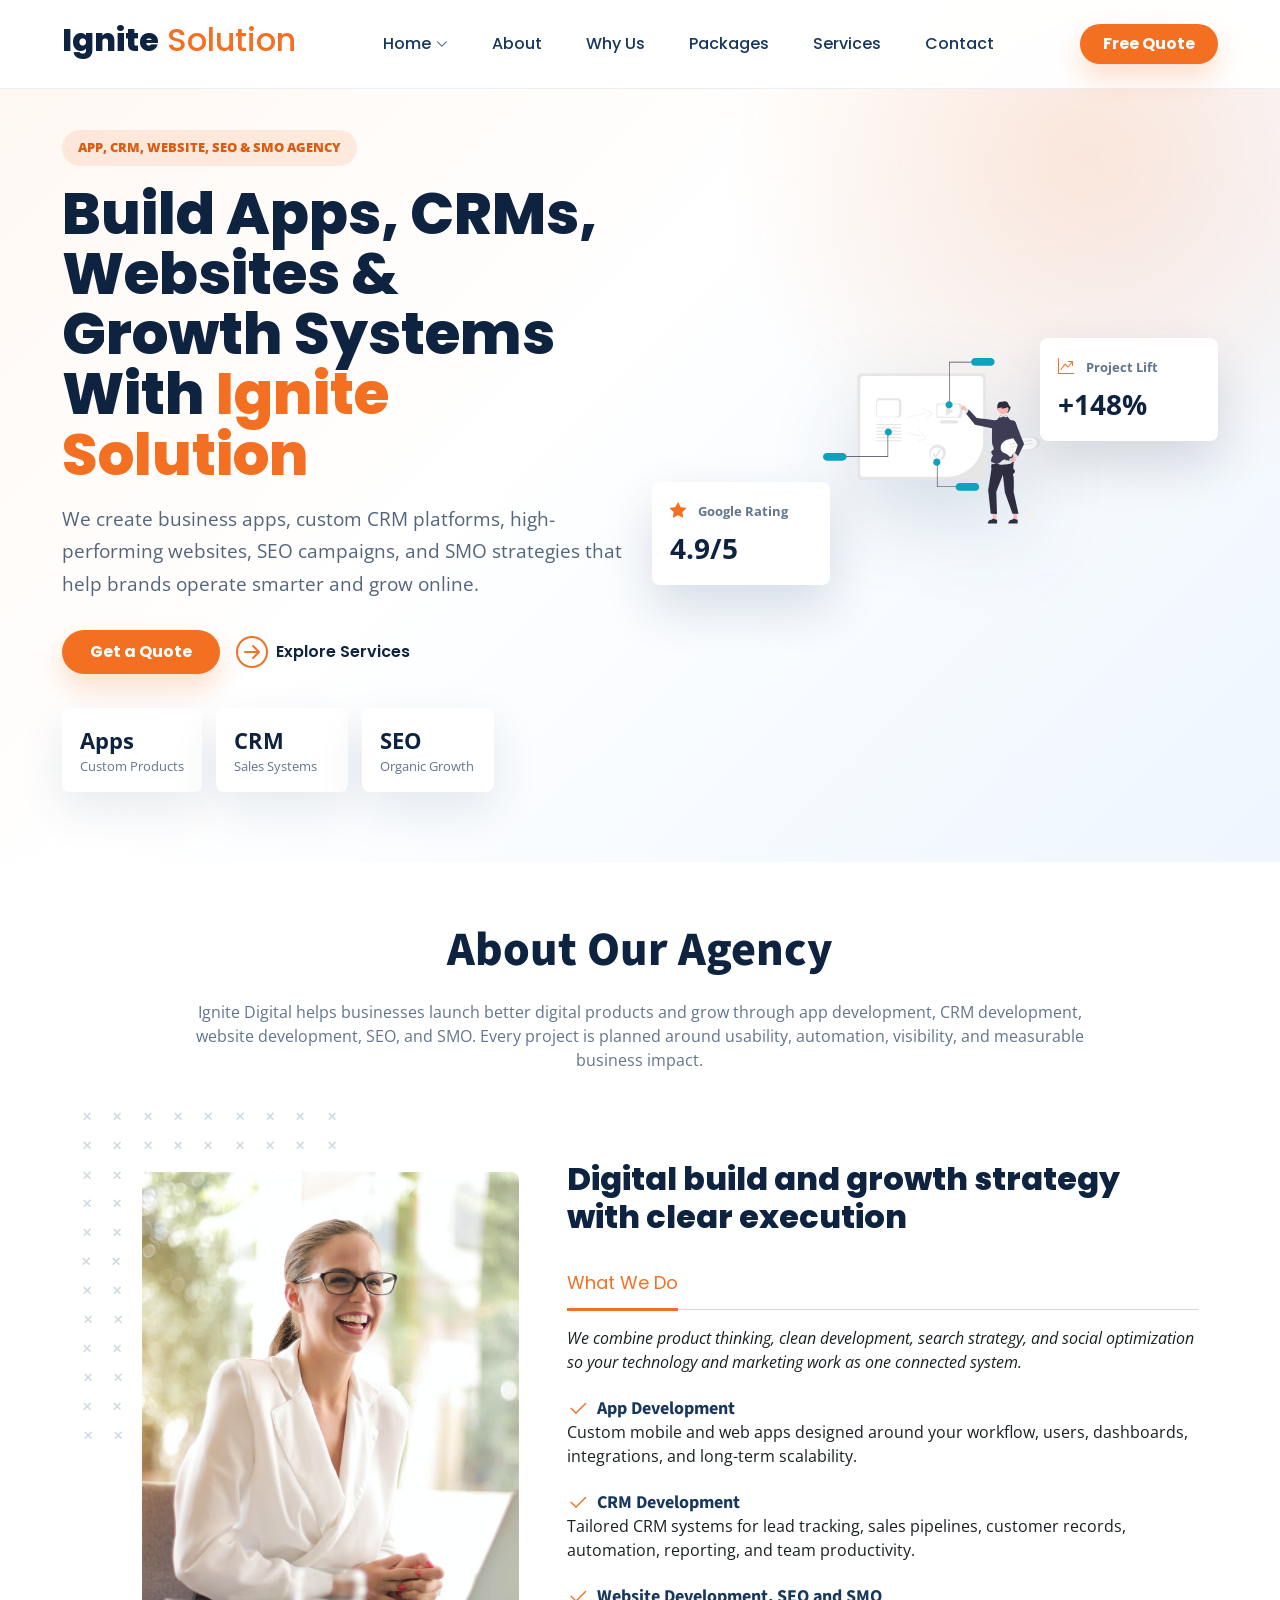
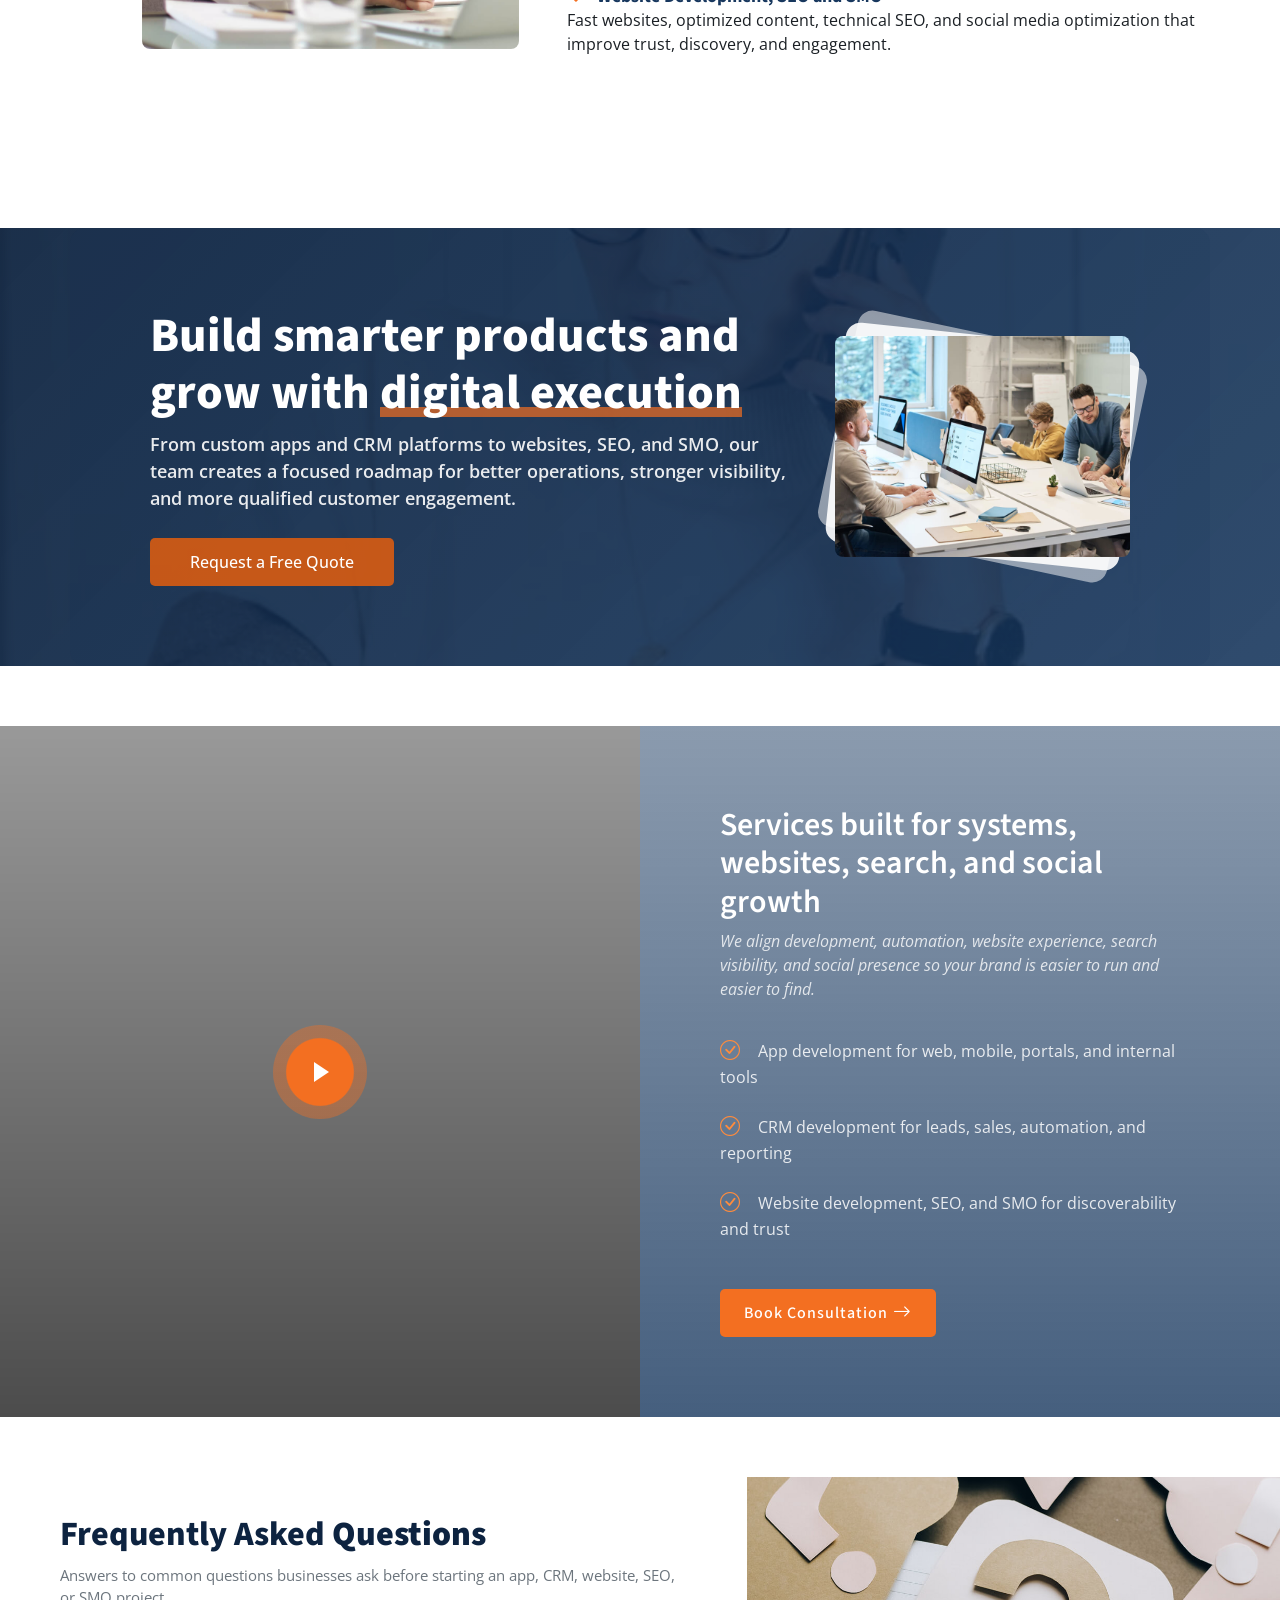
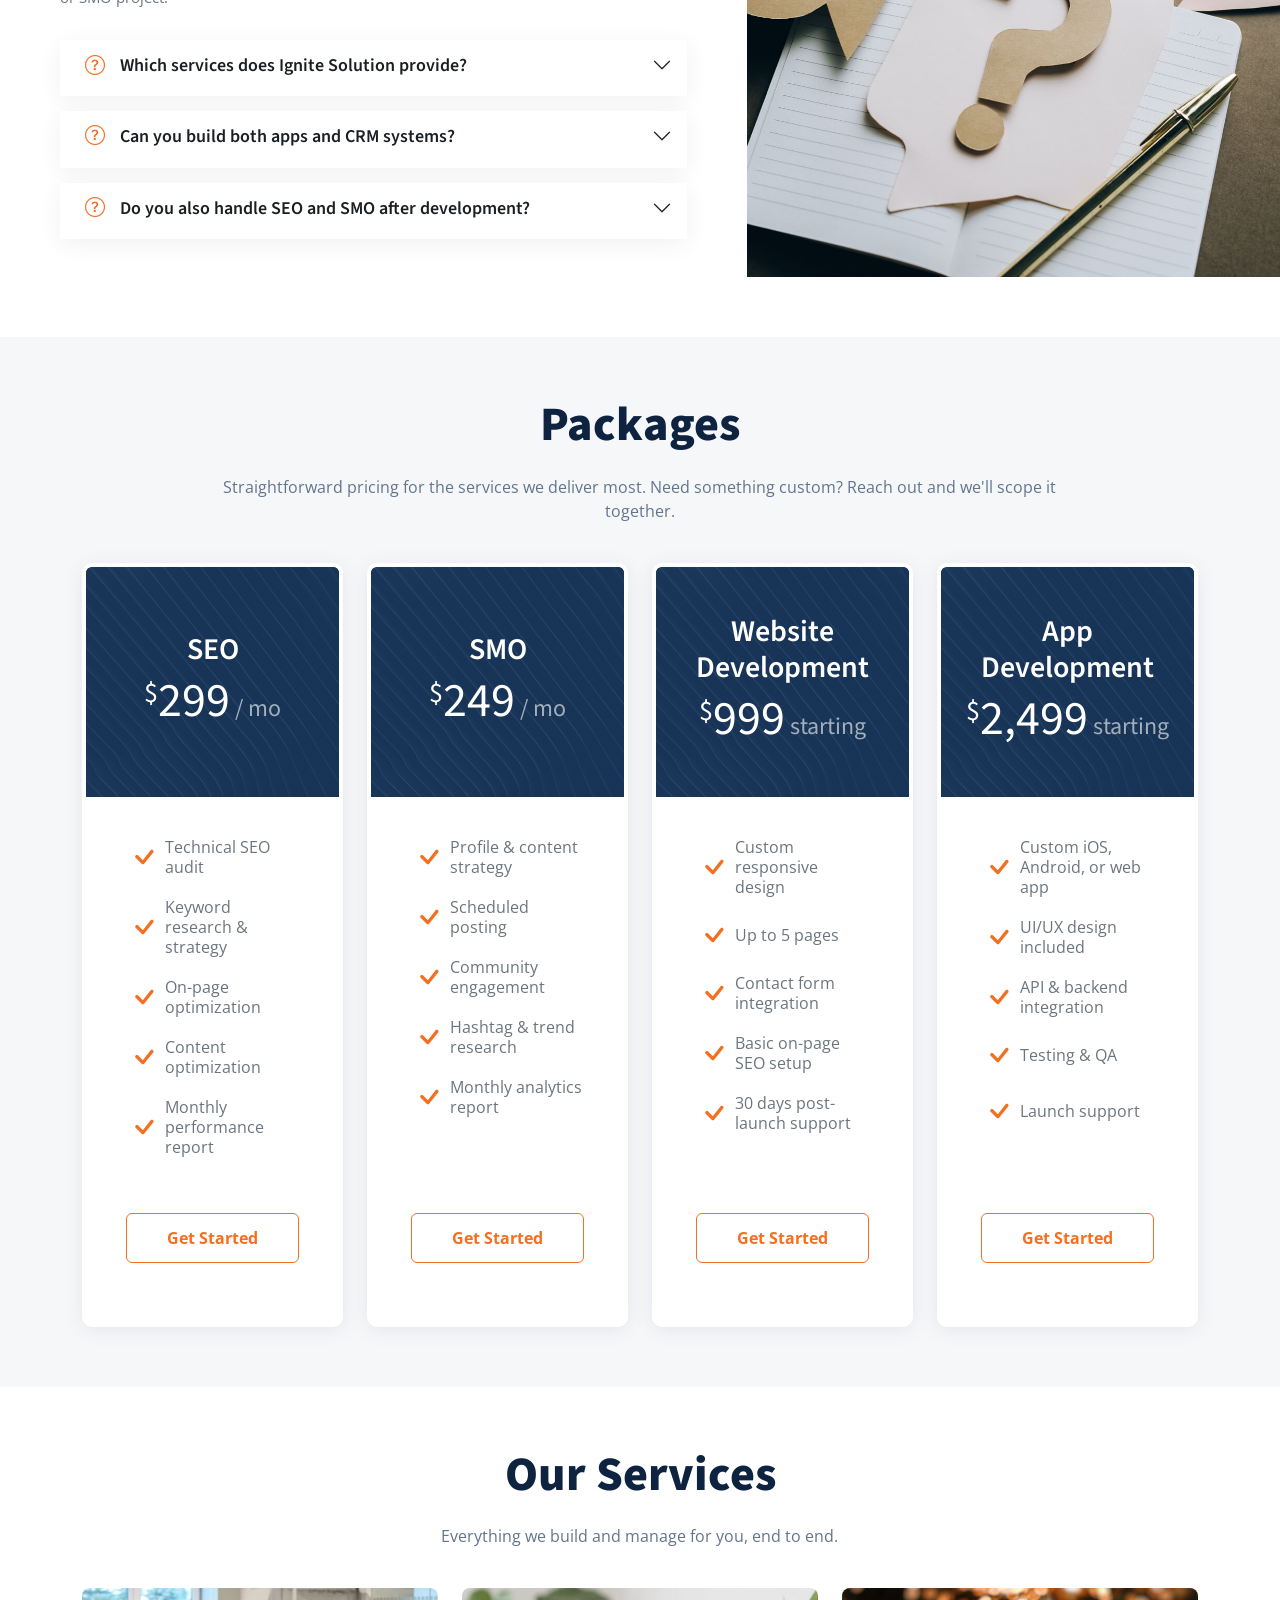
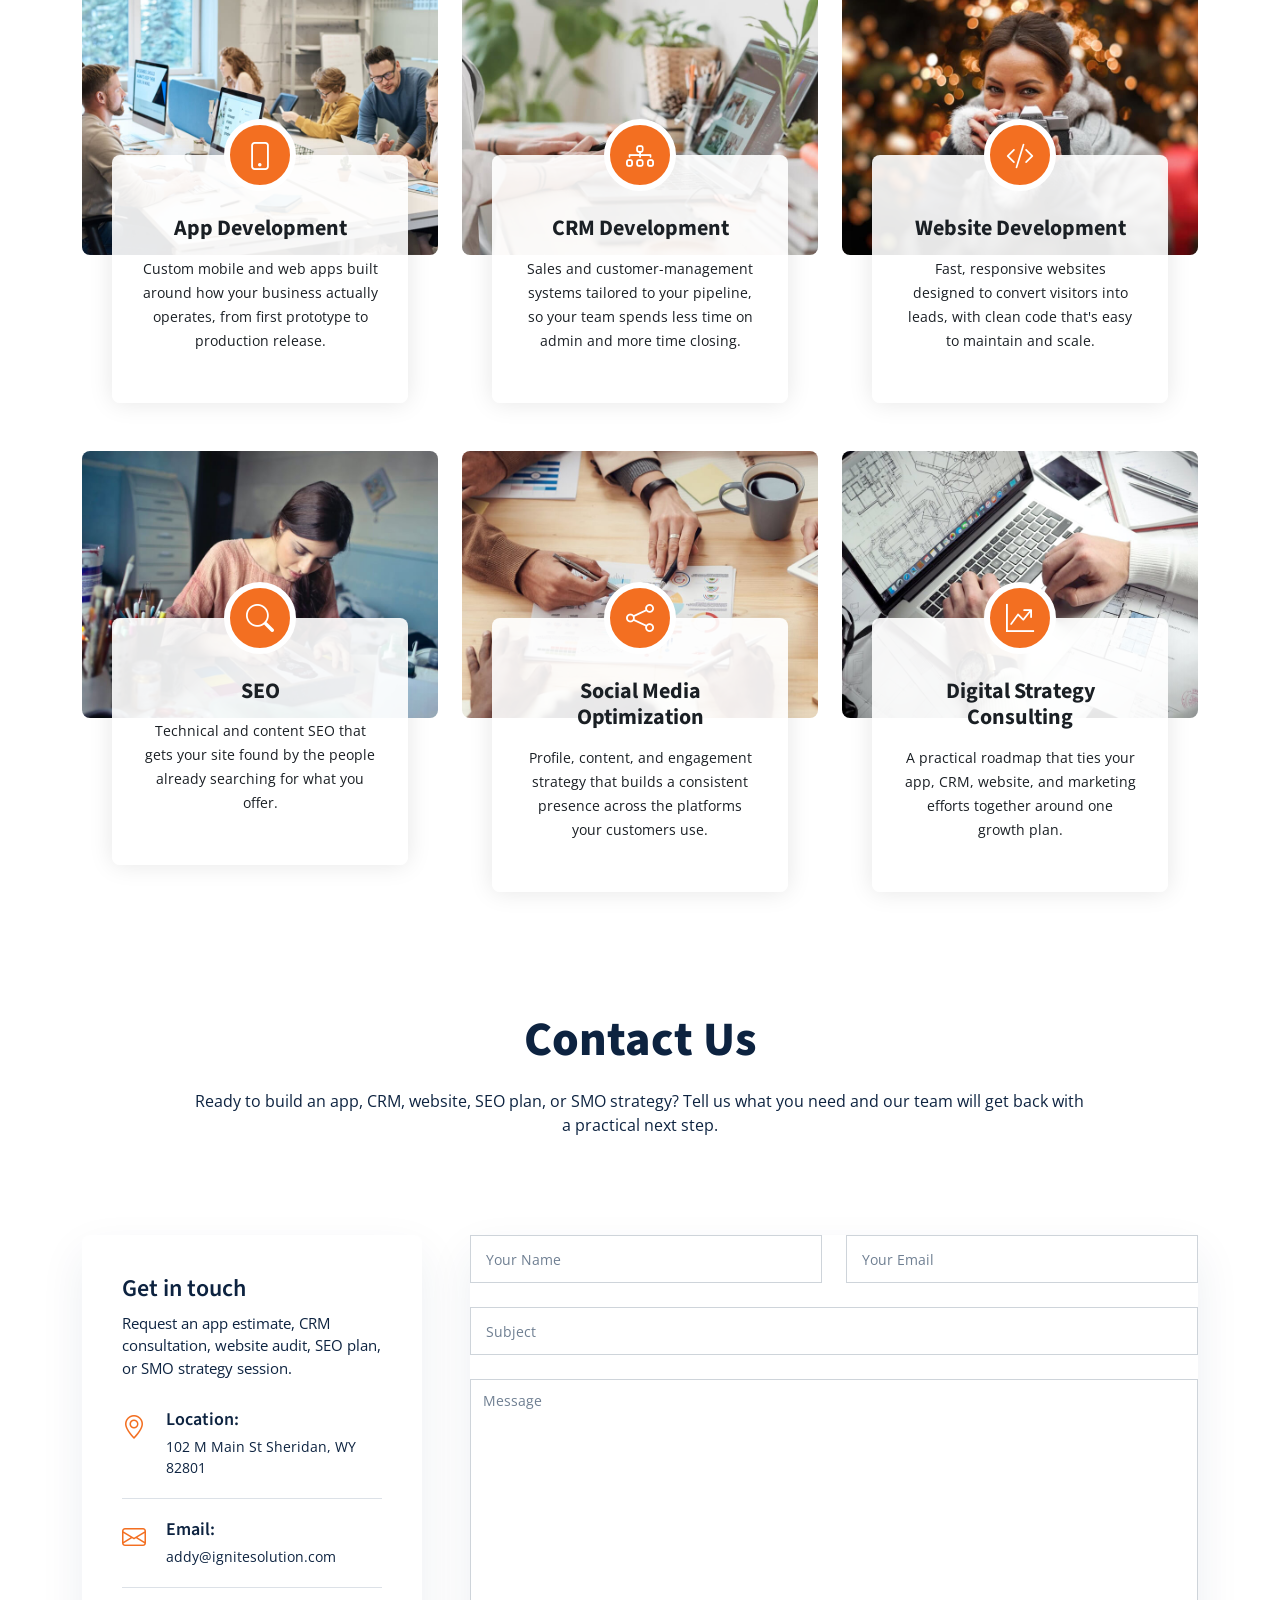
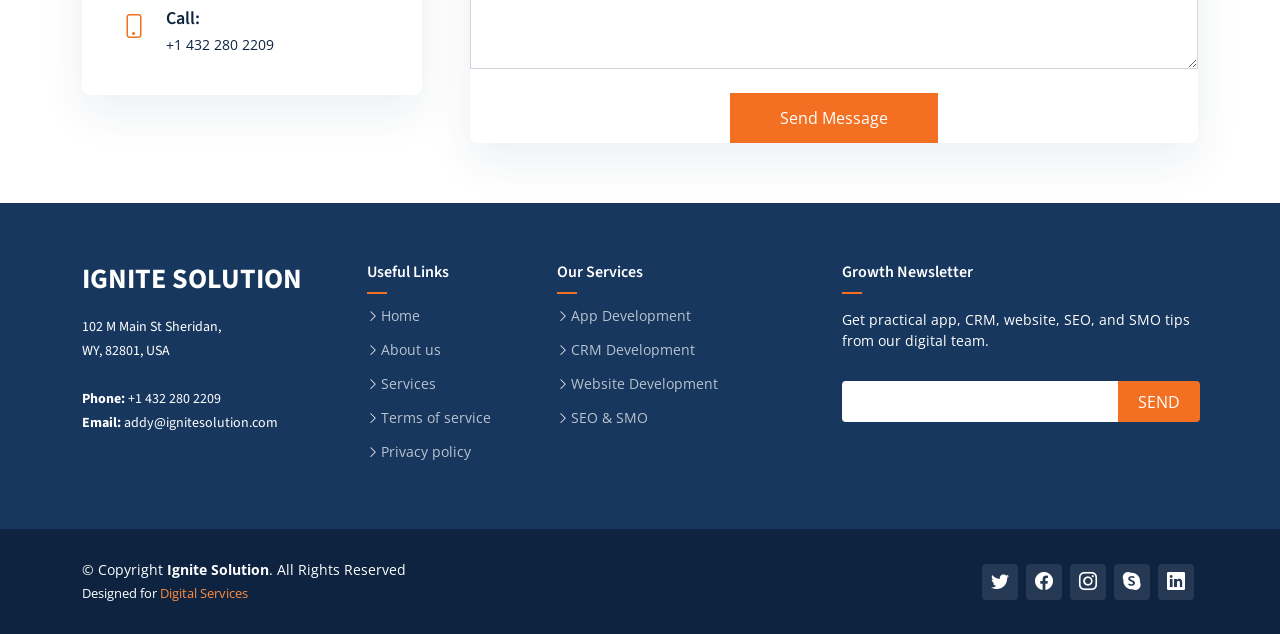
==== commit be6c2bf2: "Updated website content" ====
--- a/index.html
+++ b/index.html
@@ -5,7 +5,7 @@
   <meta charset="utf-8">
   <meta content="width=device-width, initial-scale=1.0" name="viewport">
 
-  <title>Ignite Digital</title>
+  <title>Ignite Solution</title>
   <meta content="Digital services agency for app development, CRM development, website development, SEO, and SMO." name="description">
   <meta content="app development, CRM development, website development, SEO, SMO" name="keywords">
 
@@ -54,7 +54,7 @@
         <!-- Uncomment the line below if you also wish to use an image logo -->
         <!-- <img src="assets/img/logo.png" alt=""> -->
         <span></span>
-        <h1>Ignite<span> Digital</span></h1>
+        <h1>Ignite<span> Solution</span></h1>
       </a>
 
       <nav id="navbar" class="navbar">
@@ -70,7 +70,7 @@
           <li><a class="nav-link scrollto" href="index.html#about">About</a></li>
 
           <li><a class="nav-link scrollto" href="index.html#cta">Why Us</a></li>
-          <li><a class="nav-link scrollto" href="index.html#portfolio">Portfolio</a></li>
+          <li><a class="nav-link scrollto" href="index.html#packages">Packages</a></li>
           <li><a class="nav-link scrollto" href="index.html#services">Services</a></li>
 
 
@@ -90,7 +90,7 @@
       <div class="row align-items-center gy-5">
         <div class="col-lg-6 text-center text-lg-start">
           <p class="hero-kicker">App, CRM, Website, SEO & SMO Agency</p>
-          <h2>Build Apps, CRMs, Websites & Growth Systems With <span>Ignite Digital</span></h2>
+          <h2>Build Apps, CRMs, Websites & Growth Systems With <span>Ignite Solution</span></h2>
           <p class="hero-copy">We create business apps, custom CRM platforms, high-performing websites, SEO campaigns, and SMO strategies that help brands operate smarter and grow online.</p>
           <div class="hero-actions d-flex flex-column flex-sm-row justify-content-center justify-content-lg-start">
             <a href="#contact" class="btn-get-started scrollto">Get a Quote</a>
@@ -270,7 +270,7 @@
                   <button class="accordion-button collapsed" type="button" data-bs-toggle="collapse"
                     data-bs-target="#faq-content-1">
                     <i class="bi bi-question-circle question-icon"></i>
-                    Which services does Ignite Digital provide?
+                    Which services does Ignite Solution provide?
                   </button>
                 </h3>
                 <div id="faq-content-1" class="accordion-collapse collapse" data-bs-parent="#faqlist">
@@ -323,170 +323,90 @@
       </div>
     </section><!-- End F.A.Q Section -->
 
-    <!-- ======= Portfolio Section ======= -->
-    <section id="portfolio" class="portfolio" data-aos="fade-up">
-
-      <div class="container">
+<!-- ======= Packages Section ======= -->
+    <section id="packages" class="pricing">
+      <div class="container" data-aos="fade-up">
 
         <div class="section-header">
-          <h2>Portfolio</h2>
-          <p>Examples of digital work we shape for brands that need stronger products, better systems, faster websites, and cleaner online visibility.</p>
-        </div>
-
-      </div>
-
-      <div class="container-fluid" data-aos="fade-up" data-aos-delay="200">
-
-        <div class="portfolio-isotope" data-portfolio-filter="*" data-portfolio-layout="masonry"
-          data-portfolio-sort="original-order">
-
-          <ul class="portfolio-flters">
-            <li data-filter="*" class="filter-active">All</li>
-            <li data-filter=".filter-app">Apps</li>
-            <li data-filter=".filter-product">CRM</li>
-            
-          </ul><!-- End Portfolio Filters -->
-
-          <div class="row g-0 portfolio-container">
-
-            <div class="col-xl-3 col-lg-4 col-md-6 portfolio-item filter-app">
-              <img src="assets/img/portfolio/app-1.jpg" class="img-fluid" alt="App development case study">
-              <div class="portfolio-info">
-                <h4>Mobile App Launch</h4>
-                <a href="assets/img/portfolio/app-1.jpg" title="App 1" data-gallery="portfolio-gallery"
-                  class="glightbox preview-link"><i class="bi bi-zoom-in"></i></a>
-                <a href="portfolio-details.html" title="More Details" class="details-link"><i
-                    class="bi bi-link-45deg"></i></a>
-              </div>
-            </div><!-- End Portfolio Item -->
-
-            <div class="col-xl-3 col-lg-4 col-md-6 portfolio-item filter-product">
-              <img src="assets/img/portfolio/product-1.jpg" class="img-fluid" alt="CRM development case study">
-              <div class="portfolio-info">
-                <h4>Sales CRM Build</h4>
-                <a href="assets/img/portfolio/product-1.jpg" title="Product 1" data-gallery="portfolio-gallery"
-                  class="glightbox preview-link"><i class="bi bi-zoom-in"></i></a>
-                <a href="portfolio-details.html" title="More Details" class="details-link"><i
-                    class="bi bi-link-45deg"></i></a>
-              </div>
-            </div><!-- End Portfolio Item -->
-
-            <div class="col-xl-3 col-lg-4 col-md-6 portfolio-item filter-branding">
-              <img src="assets/img/portfolio/branding-1.jpg" class="img-fluid" alt="Branding case study">
-              <div class="portfolio-info">
-                <h4>Website Platform</h4>
-                <a href="assets/img/portfolio/branding-1.jpg" title="Branding 1" data-gallery="portfolio-gallery"
-                  class="glightbox preview-link"><i class="bi bi-zoom-in"></i></a>
-                <a href="portfolio-details.html" title="More Details" class="details-link"><i
-                    class="bi bi-link-45deg"></i></a>
-              </div>
-            </div><!-- End Portfolio Item -->
-
-            <div class="col-xl-3 col-lg-4 col-md-6 portfolio-item filter-books">
-              <img src="assets/img/portfolio/books-1.jpg" class="img-fluid" alt="Content case study">
-              <div class="portfolio-info">
-                <h4>SEO Foundation</h4>
-                <a href="assets/img/portfolio/books-1.jpg" title="Branding 1" data-gallery="portfolio-gallery"
-                  class="glightbox preview-link"><i class="bi bi-zoom-in"></i></a>
-                <a href="portfolio-details.html" title="More Details" class="details-link"><i
-                    class="bi bi-link-45deg"></i></a>
-              </div>
-            </div><!-- End Portfolio Item -->
-
-            <div class="col-xl-3 col-lg-4 col-md-6 portfolio-item filter-app">
-              <img src="assets/img/portfolio/app-2.jpg" class="img-fluid" alt="SEO & SMO case study">
-              <div class="portfolio-info">
-                <h4>Customer Portal</h4>
-                <a href="assets/img/portfolio/app-2.jpg" title="App 2" data-gallery="portfolio-gallery"
-                  class="glightbox preview-link"><i class="bi bi-zoom-in"></i></a>
-                <a href="portfolio-details.html" title="More Details" class="details-link"><i
-                    class="bi bi-link-45deg"></i></a>
-              </div>
-            </div><!-- End Portfolio Item -->
-
-            <div class="col-xl-3 col-lg-4 col-md-6 portfolio-item filter-product">
-              <img src="assets/img/portfolio/product-2.jpg" class="img-fluid" alt="Social ads case study">
-              <div class="portfolio-info">
-                <h4>CRM Automation</h4>
-                <a href="assets/img/portfolio/product-2.jpg" title="Product 2" data-gallery="portfolio-gallery"
-                  class="glightbox preview-link"><i class="bi bi-zoom-in"></i></a>
-                <a href="portfolio-details.html" title="More Details" class="details-link"><i
-                    class="bi bi-link-45deg"></i></a>
-              </div>
-            </div><!-- End Portfolio Item -->
-
-            <div class="col-xl-3 col-lg-4 col-md-6 portfolio-item filter-branding">
-              <img src="assets/img/portfolio/branding-2.jpg" class="img-fluid" alt="Reputation management case study">
-              <div class="portfolio-info">
-                <h4>SMO Profile Refresh</h4>
-                <a href="assets/img/portfolio/branding-2.jpg" title="Branding 2" data-gallery="portfolio-gallery"
-                  class="glightbox preview-link"><i class="bi bi-zoom-in"></i></a>
-                <a href="portfolio-details.html" title="More Details" class="details-link"><i
-                    class="bi bi-link-45deg"></i></a>
-              </div>
-            </div><!-- End Portfolio Item -->
-
-            <div class="col-xl-3 col-lg-4 col-md-6 portfolio-item filter-books">
-              <img src="assets/img/portfolio/books-2.jpg" class="img-fluid" alt="Analytics case study">
-              <div class="portfolio-info">
-                <h4>Website Analytics</h4>
-                <a href="assets/img/portfolio/books-2.jpg" title="Branding 2" data-gallery="portfolio-gallery"
-                  class="glightbox preview-link"><i class="bi bi-zoom-in"></i></a>
-                <a href="portfolio-details.html" title="More Details" class="details-link"><i
-                    class="bi bi-link-45deg"></i></a>
-              </div>
-            </div><!-- End Portfolio Item -->
-
-            <div class="col-xl-3 col-lg-4 col-md-6 portfolio-item filter-app">
-              <img src="assets/img/portfolio/app-3.jpg" class="img-fluid" alt="Ecommerce App development case study">
-              <div class="portfolio-info">
-                <h4>Ecommerce Website</h4>
-                <a href="assets/img/portfolio/app-3.jpg" title="App 3" data-gallery="portfolio-gallery"
-                  class="glightbox preview-link"><i class="bi bi-zoom-in"></i></a>
-                <a href="portfolio-details.html" title="More Details" class="details-link"><i
-                    class="bi bi-link-45deg"></i></a>
-              </div>
-            </div><!-- End Portfolio Item -->
-
-            <div class="col-xl-3 col-lg-4 col-md-6 portfolio-item filter-product">
-              <img src="assets/img/portfolio/product-3.jpg" class="img-fluid" alt="Lead CRM Pipeline case study">
-              <div class="portfolio-info">
-                <h4>Lead CRM Pipeline</h4>
-                <a href="assets/img/portfolio/product-3.jpg" title="Product 3" data-gallery="portfolio-gallery"
-                  class="glightbox preview-link"><i class="bi bi-zoom-in"></i></a>
-                <a href="portfolio-details.html" title="More Details" class="details-link"><i
-                    class="bi bi-link-45deg"></i></a>
-              </div>
-            </div><!-- End Portfolio Item -->
-
-            <div class="col-xl-3 col-lg-4 col-md-6 portfolio-item filter-branding">
-              <img src="assets/img/portfolio/branding-3.jpg" class="img-fluid" alt="Social Media Optimization case study">
-              <div class="portfolio-info">
-                <h4>Social Media Optimization</h4>
-                <a href="assets/img/portfolio/branding-3.jpg" title="Branding 2" data-gallery="portfolio-gallery"
-                  class="glightbox preview-link"><i class="bi bi-zoom-in"></i></a>
-                <a href="portfolio-details.html" title="More Details" class="details-link"><i
-                    class="bi bi-link-45deg"></i></a>
-              </div>
-            </div><!-- End Portfolio Item -->
-
-            <div class="col-xl-3 col-lg-4 col-md-6 portfolio-item filter-books">
-              <img src="assets/img/portfolio/books-3.jpg" class="img-fluid" alt="Technical App development case study">
-              <div class="portfolio-info">
-                <h4>Technical SEO Audit</h4>
-                <a href="assets/img/portfolio/books-3.jpg" title="Branding 3" data-gallery="portfolio-gallery"
-                  class="glightbox preview-link"><i class="bi bi-zoom-in"></i></a>
-                <a href="portfolio-details.html" title="More Details" class="details-link"><i
-                    class="bi bi-link-45deg"></i></a>
-              </div>
-            </div><!-- End Portfolio Item -->
-
-          </div><!-- End Portfolio Container -->
-
-        </div>
-
-      </div>
-    </section><!-- End Portfolio Section -->
+          <h2>Packages</h2>
+          <p>Straightforward pricing for the services we deliver most. Need something custom? Reach out and we'll scope it together.</p>
+        </div>
+
+        <div class="row gy-4">
+
+          <div class="col-lg-3 col-md-6" data-aos="zoom-in" data-aos-delay="200">
+            <div class="pricing-item">
+              <div class="pricing-header">
+                <h3>SEO</h3>
+                <h4><sup>$</sup>299<span> / mo</span></h4>
+              </div>
+              <ul>
+                <li><i class="bi bi-check"></i> Technical SEO audit</li>
+                <li><i class="bi bi-check"></i> Keyword research & strategy</li>
+                <li><i class="bi bi-check"></i> On-page optimization</li>
+                <li><i class="bi bi-check"></i> Content optimization</li>
+                <li><i class="bi bi-check"></i> Monthly performance report</li>
+              </ul>
+              <a href="index.html#contact" class="buy-btn">Get Started</a>
+            </div>
+          </div><!-- End Pricing Item -->
+
+          <div class="col-lg-3 col-md-6" data-aos="zoom-in" data-aos-delay="300">
+            <div class="pricing-item">
+              <div class="pricing-header">
+                <h3>SMO</h3>
+                <h4><sup>$</sup>249<span> / mo</span></h4>
+              </div>
+              <ul>
+                <li><i class="bi bi-check"></i> Profile & content strategy</li>
+                <li><i class="bi bi-check"></i> Scheduled posting</li>
+                <li><i class="bi bi-check"></i> Community engagement</li>
+                <li><i class="bi bi-check"></i> Hashtag & trend research</li>
+                <li><i class="bi bi-check"></i> Monthly analytics report</li>
+              </ul>
+              <a href="index.html#contact" class="buy-btn">Get Started</a>
+            </div>
+          </div><!-- End Pricing Item -->
+
+          <div class="col-lg-3 col-md-6" data-aos="zoom-in" data-aos-delay="400">
+            <div class="pricing-item">
+              <div class="pricing-header">
+                <h3>Website Development</h3>
+                <h4><sup>$</sup>999<span> starting</span></h4>
+              </div>
+              <ul>
+                <li><i class="bi bi-check"></i> Custom responsive design</li>
+                <li><i class="bi bi-check"></i> Up to 5 pages</li>
+                <li><i class="bi bi-check"></i> Contact form integration</li>
+                <li><i class="bi bi-check"></i> Basic on-page SEO setup</li>
+                <li><i class="bi bi-check"></i> 30 days post-launch support</li>
+              </ul>
+              <a href="index.html#contact" class="buy-btn">Get Started</a>
+            </div>
+          </div><!-- End Pricing Item -->
+
+          <div class="col-lg-3 col-md-6" data-aos="zoom-in" data-aos-delay="500">
+            <div class="pricing-item">
+              <div class="pricing-header">
+                <h3>App Development</h3>
+                <h4><sup>$</sup>2,499<span> starting</span></h4>
+              </div>
+              <ul>
+                <li><i class="bi bi-check"></i> Custom iOS, Android, or web app</li>
+                <li><i class="bi bi-check"></i> UI/UX design included</li>
+                <li><i class="bi bi-check"></i> API & backend integration</li>
+                <li><i class="bi bi-check"></i> Testing & QA</li>
+                <li><i class="bi bi-check"></i> Launch support</li>
+              </ul>
+              <a href="index.html#contact" class="buy-btn">Get Started</a>
+            </div>
+          </div><!-- End Pricing Item -->
+
+        </div>
+
+      </div>
+    </section><!-- End Packages Section -->
+
 
     <!-- ======= Services Section ======= -->
     <section id="services" class="services">
@@ -614,7 +534,7 @@
                 <i class="bi bi-geo-alt flex-shrink-0"></i>
                 <div>
                   <h4>Location:</h4>
-                  <p>382 NE 191st St PMB 171379, Miami, FL 33179</p>
+                  <p>102 M Main St Sheridan, WY 82801</p>
                 </div>
               </div><!-- End Info Item -->
 
@@ -622,7 +542,7 @@
                 <i class="bi bi-envelope flex-shrink-0"></i>
                 <div>
                   <h4>Email:</h4>
-                  <p>Addy@ignitesolution.com</p>
+                  <p>addy@ignitesolution.com</p>
                 </div>
               </div><!-- End Info Item -->
 
@@ -683,10 +603,10 @@
 
           <div class="col-lg-3 col-md-6">
             <div class="footer-info">
-              <h3>Ignite Digital</h3>
+              <h3>Ignite Solution</h3>
               <p>
-                382 NE 191st St PMB 171379<br>
-                Miami, FL 33179, USA<br><br>
+                102 M Main St Sheridan,<br>
+                WY, 82801, USA<br><br>
                 <strong>Phone:</strong> +1 432 280 2209<br>
                 <strong>Email:</strong> addy@ignitesolution.com<br>
               </p>
@@ -734,7 +654,7 @@
 
         <div class="d-flex flex-column align-items-center align-items-lg-start">
           <div class="copyright">
-            &copy; Copyright <strong><span>Ignite Digital</span></strong>. All Rights Reserved
+            &copy; Copyright <strong><span>Ignite Solution</span></strong>. All Rights Reserved
           </div>
           <div class="credits">
            
--- a/assets/css/main.css
+++ b/assets/css/main.css
@@ -1574,14 +1574,19 @@
   background: linear-gradient(rgba(var(--color-secondary-rgb), 0.9), rgba(var(--color-secondary-rgb), 0.9)), url("../img/pricing-bg.jpg") center center;
   background-size: cover;
   text-align: center;
-  padding: 40px;
+  padding: 40px 24px;
   margin: -60px -40px 0;
+  min-height: 230px;
+  display: flex;
+  flex-direction: column;
+  justify-content: center;
 }
 .pricing h3 {
   font-weight: 600;
   margin-bottom: 5px;
-  font-size: 36px;
-  color: var(--color-white);
+  font-size: 30px;
+  color: var(--color-white);
+  line-height: 1.2;
 }
 .pricing h4 {
   font-size: 48px;
@@ -1603,6 +1608,7 @@
   color: var(--color-gray);
   text-align: left;
   line-height: 20px;
+  flex: 1;
 }
 .pricing ul li {
   padding: 10px 0;
@@ -1636,6 +1642,7 @@
   font-weight: 700;
   transition: 0.3s;
   border: 1px solid var(--color-primary);
+  margin-top: auto;
 }
 .pricing .buy-btn:hover {
   background: var(--color-primary);
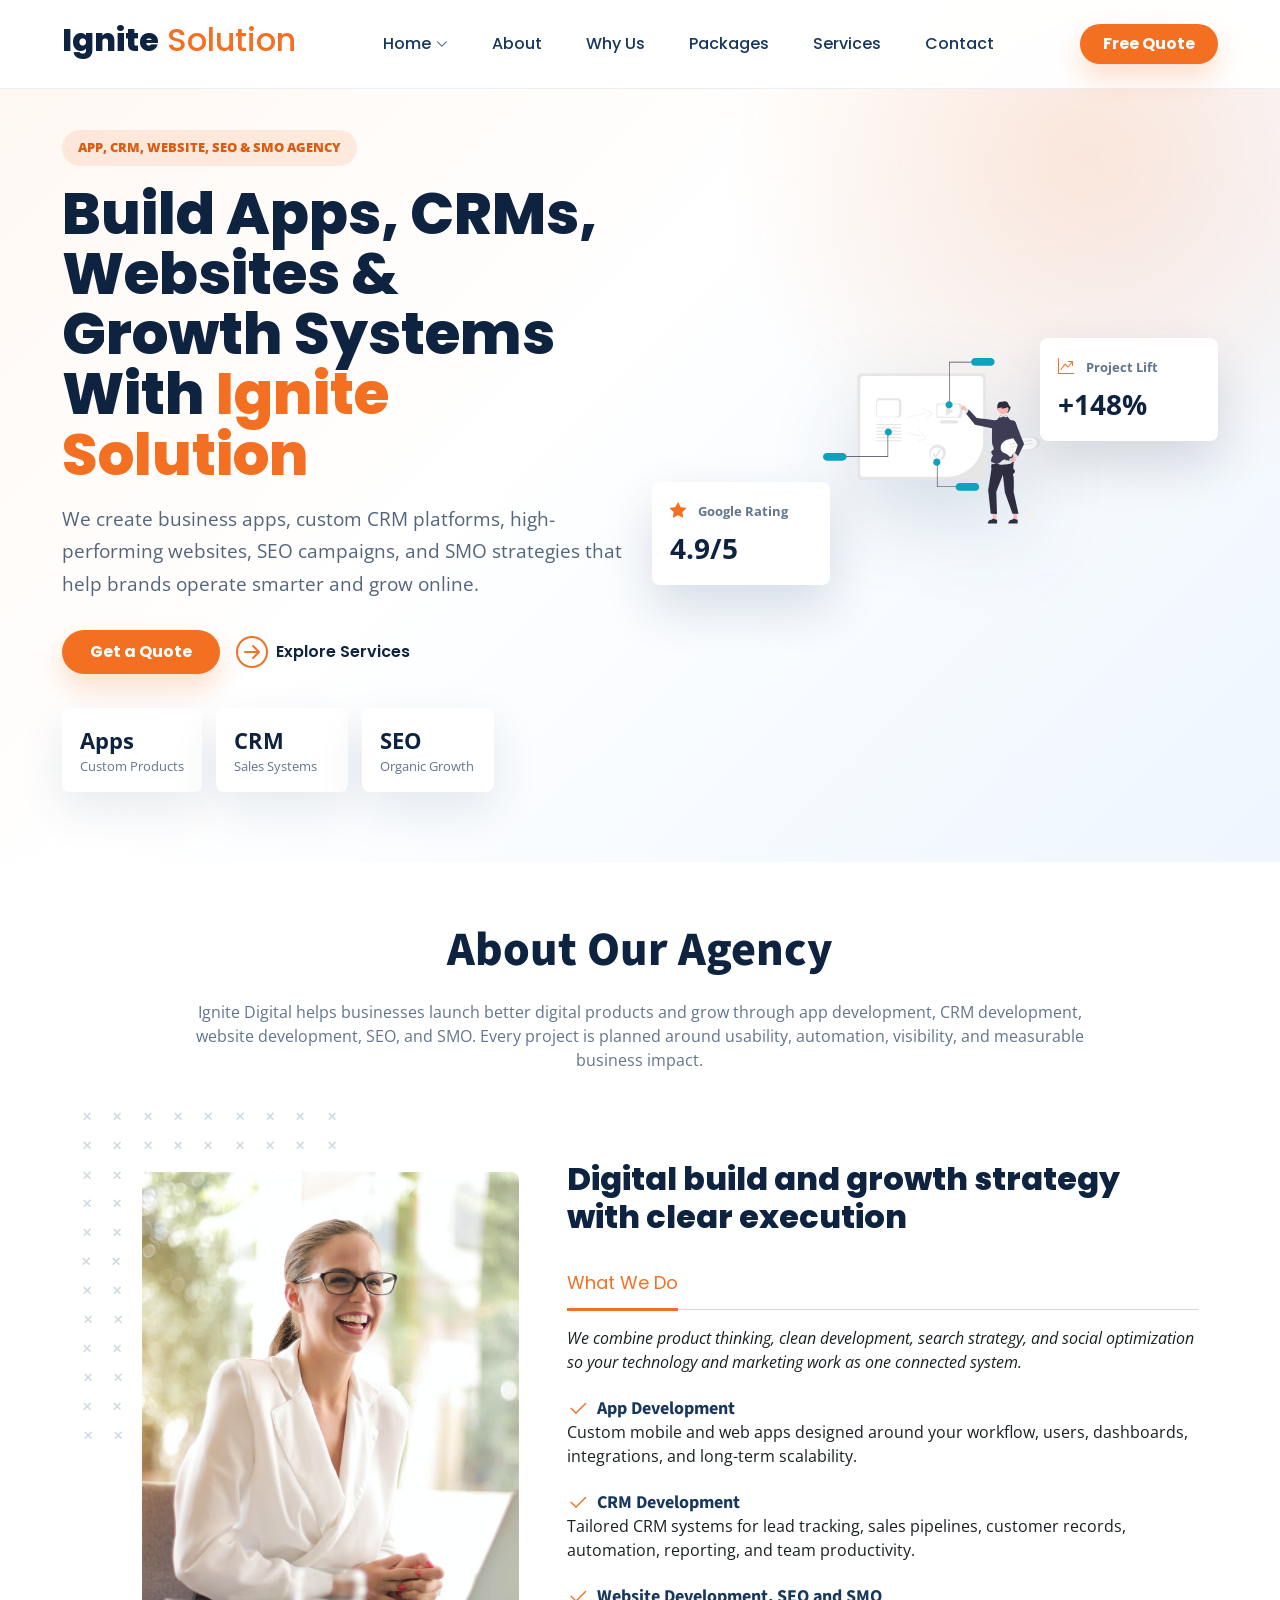
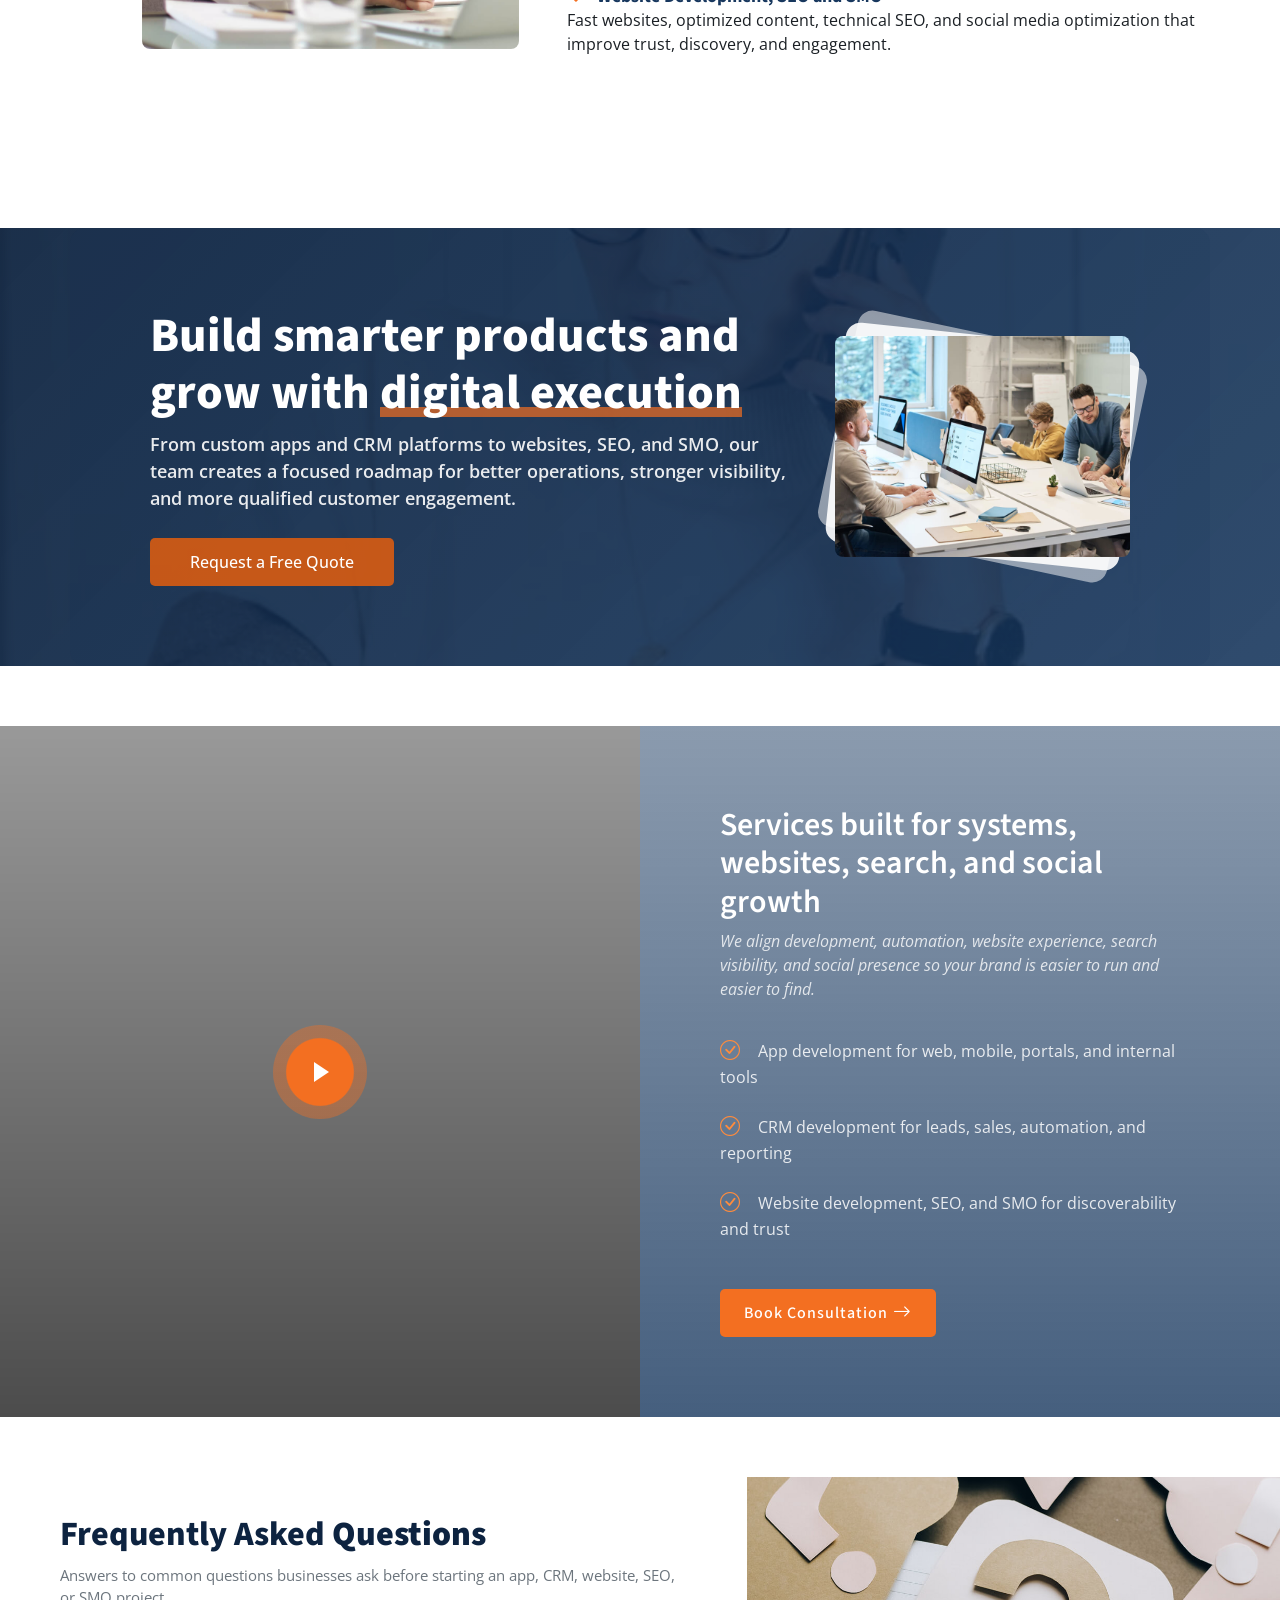
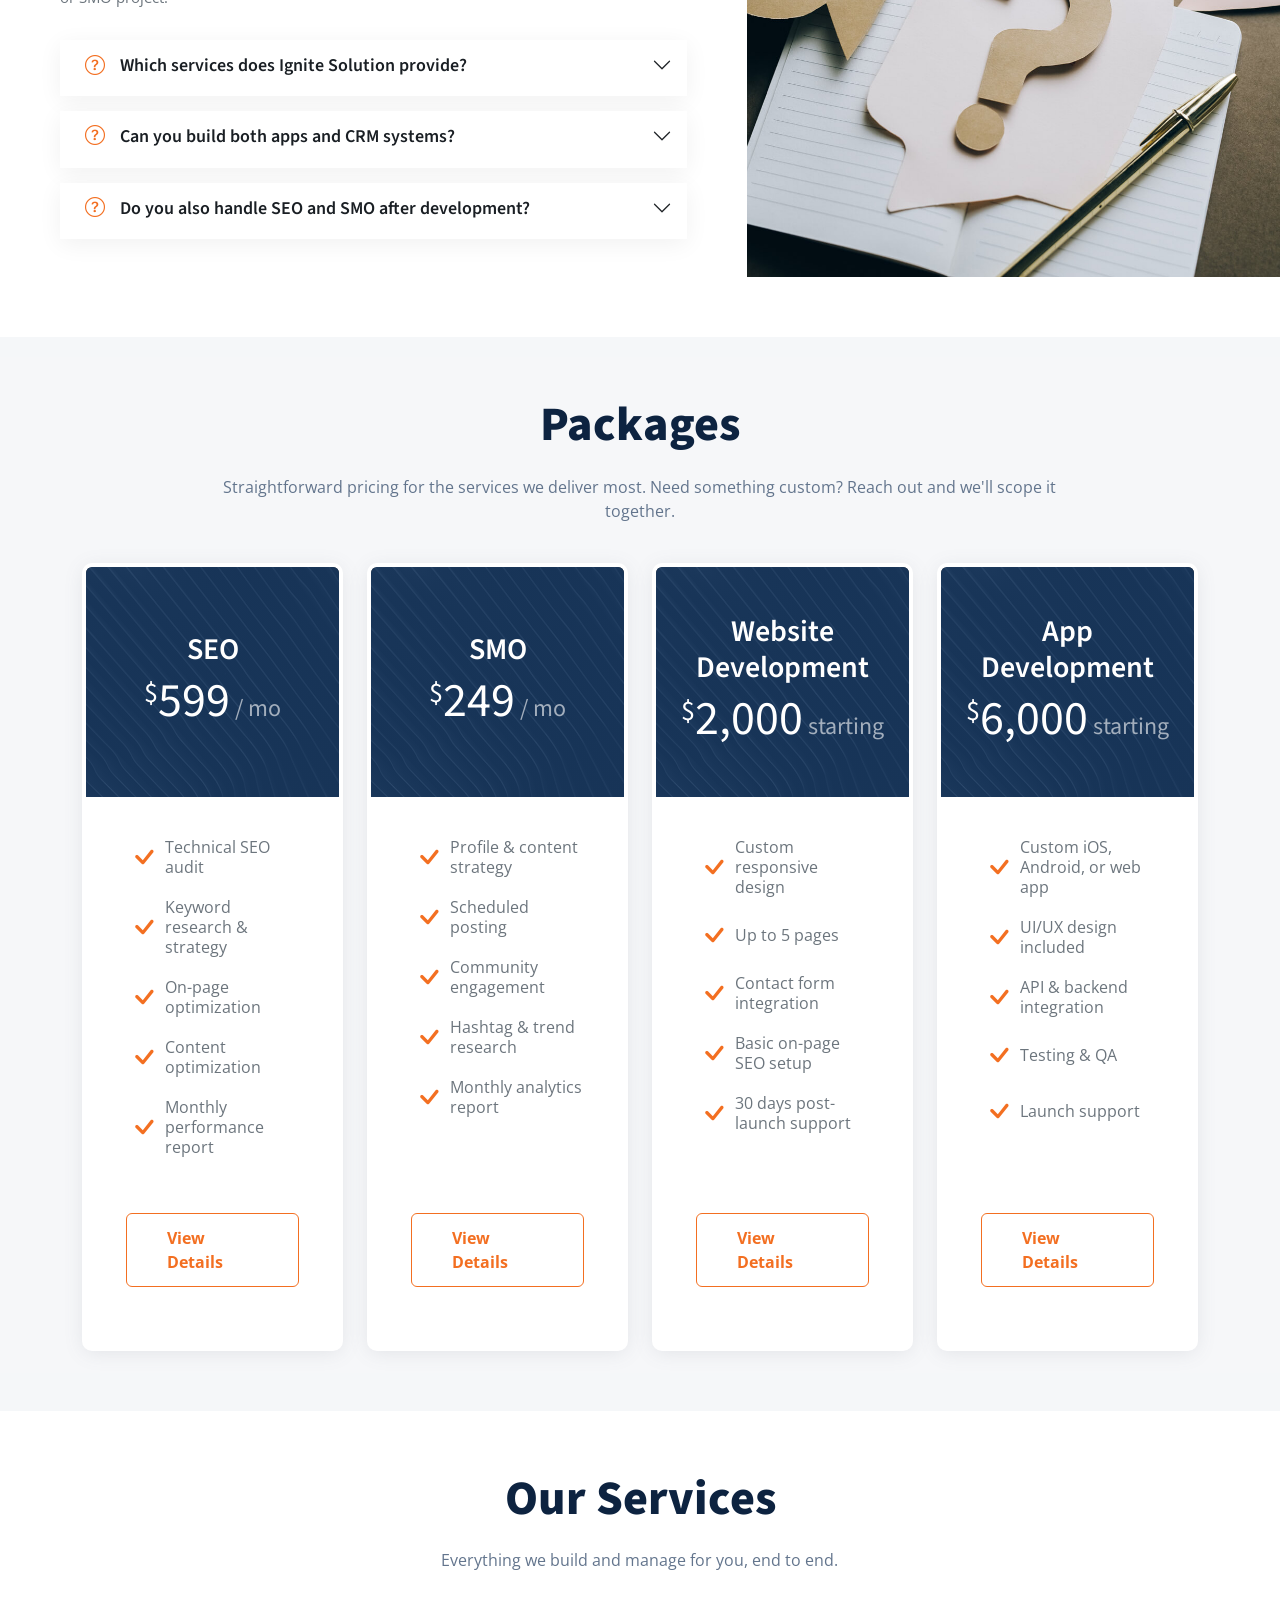
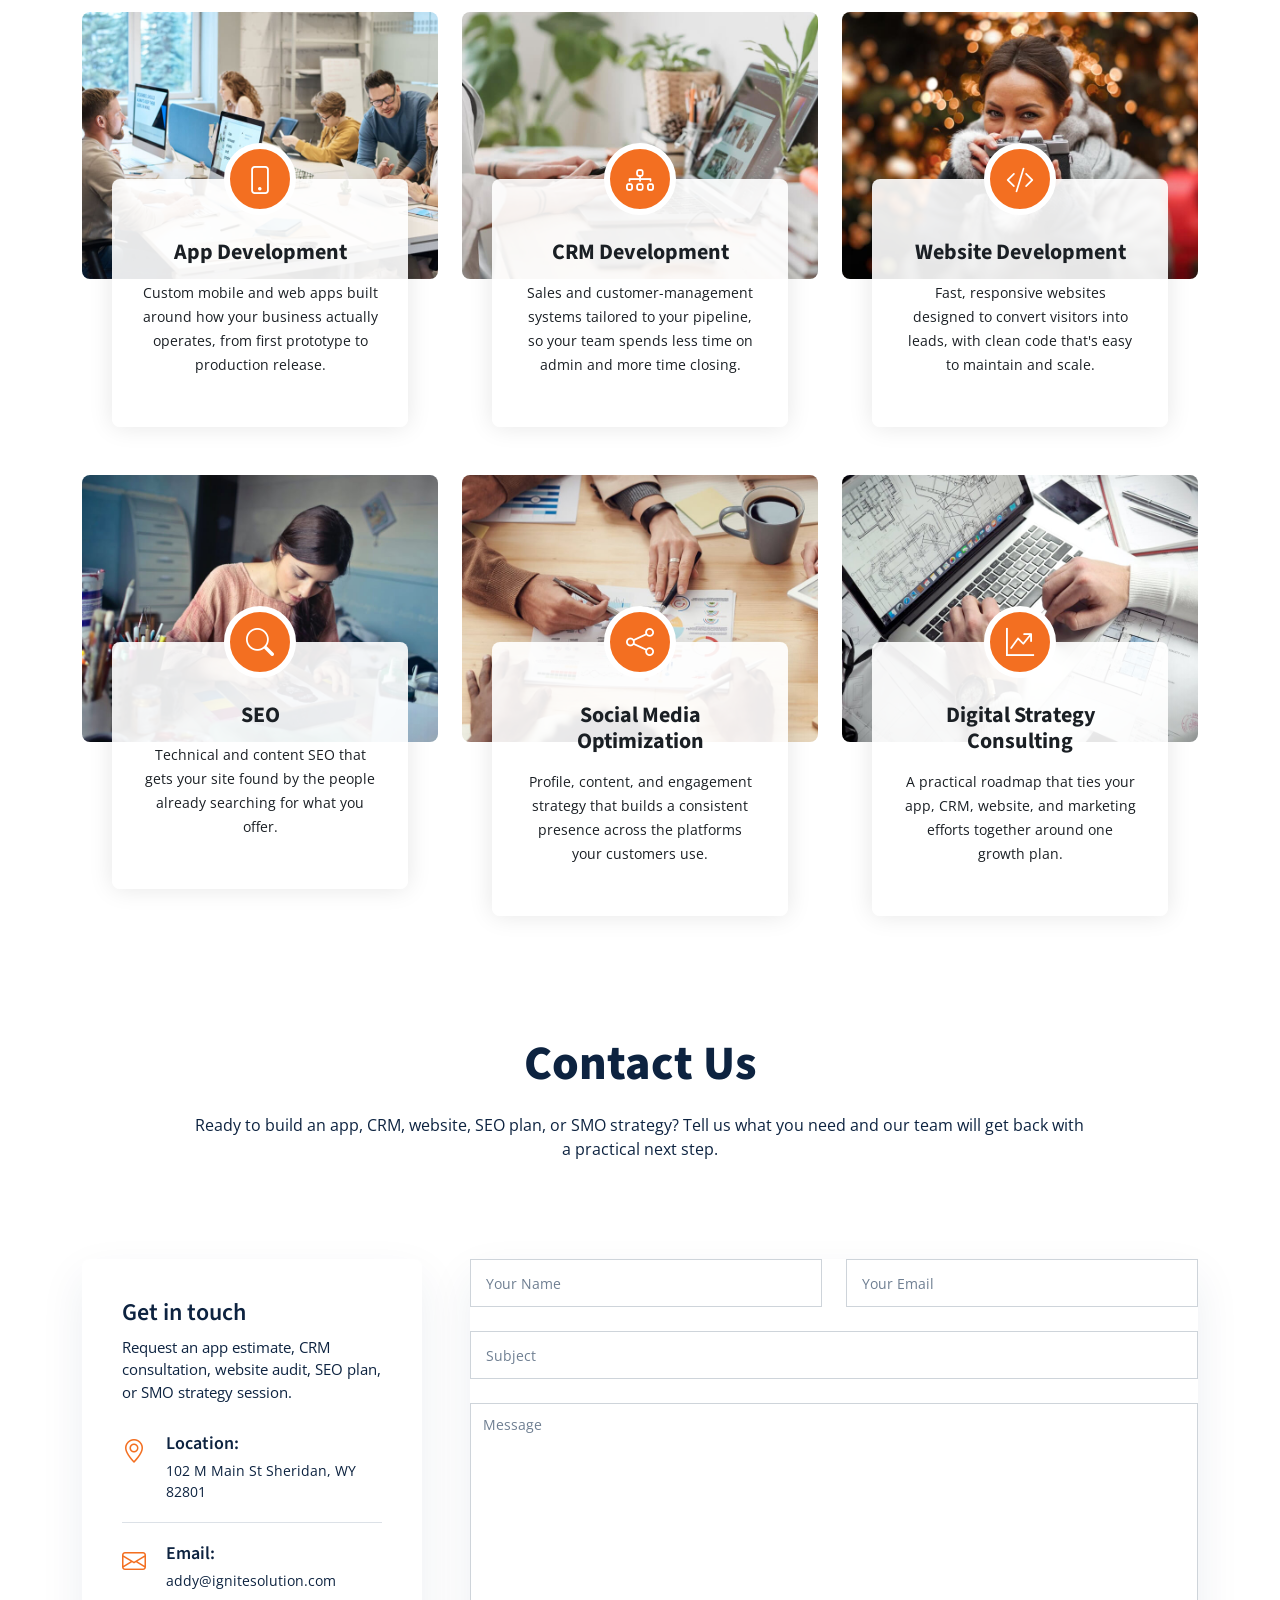
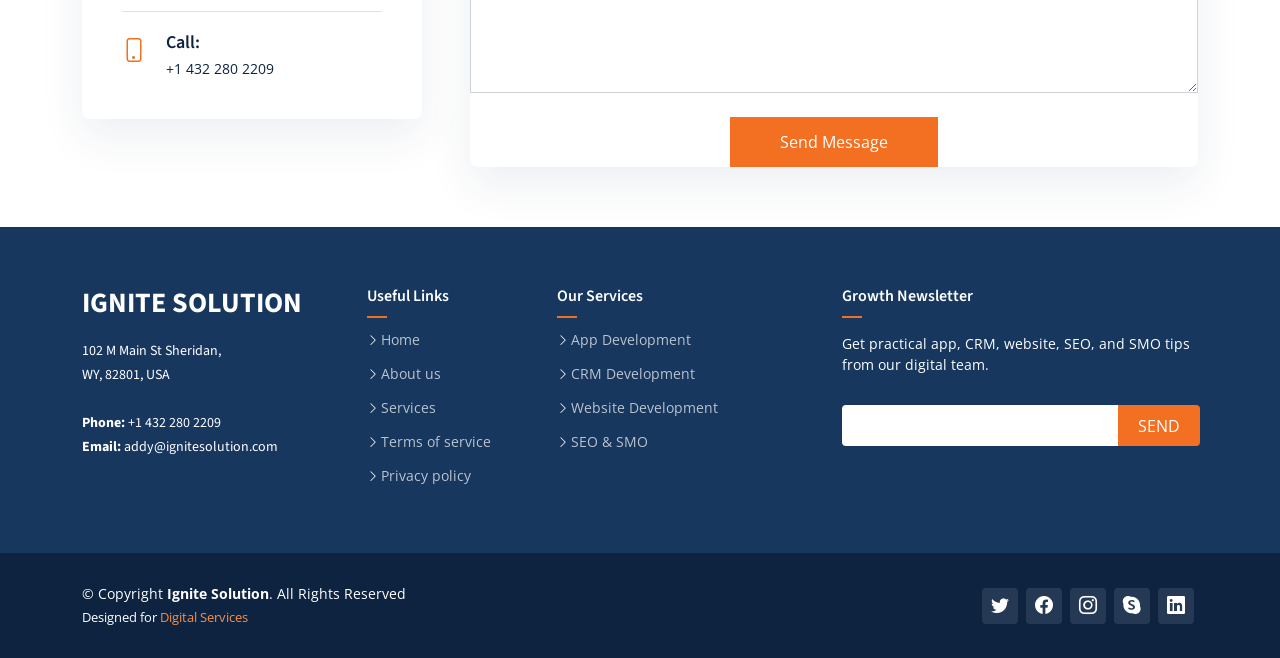
==== commit d6bf1ef3: "Updated packages and pricing" ====
--- a/index.html
+++ b/index.html
@@ -324,7 +324,7 @@
     </section><!-- End F.A.Q Section -->
 
 <!-- ======= Packages Section ======= -->
-    <section id="packages" class="pricing">
+ <section id="packages" class="pricing">
       <div class="container" data-aos="fade-up">
 
         <div class="section-header">
@@ -338,7 +338,7 @@
             <div class="pricing-item">
               <div class="pricing-header">
                 <h3>SEO</h3>
-                <h4><sup>$</sup>299<span> / mo</span></h4>
+                <h4><sup>$</sup>599<span> / mo</span></h4>
               </div>
               <ul>
                 <li><i class="bi bi-check"></i> Technical SEO audit</li>
@@ -347,7 +347,7 @@
                 <li><i class="bi bi-check"></i> Content optimization</li>
                 <li><i class="bi bi-check"></i> Monthly performance report</li>
               </ul>
-              <a href="index.html#contact" class="buy-btn">Get Started</a>
+              <a href="packages.html#seo-packages" class="buy-btn">View Details</a>
             </div>
           </div><!-- End Pricing Item -->
 
@@ -364,7 +364,7 @@
                 <li><i class="bi bi-check"></i> Hashtag & trend research</li>
                 <li><i class="bi bi-check"></i> Monthly analytics report</li>
               </ul>
-              <a href="index.html#contact" class="buy-btn">Get Started</a>
+              <a href="packages.html#smo-packages" class="buy-btn">View Details</a>
             </div>
           </div><!-- End Pricing Item -->
 
@@ -372,7 +372,7 @@
             <div class="pricing-item">
               <div class="pricing-header">
                 <h3>Website Development</h3>
-                <h4><sup>$</sup>999<span> starting</span></h4>
+                <h4><sup>$</sup>2,000<span> starting</span></h4>
               </div>
               <ul>
                 <li><i class="bi bi-check"></i> Custom responsive design</li>
@@ -381,7 +381,7 @@
                 <li><i class="bi bi-check"></i> Basic on-page SEO setup</li>
                 <li><i class="bi bi-check"></i> 30 days post-launch support</li>
               </ul>
-              <a href="index.html#contact" class="buy-btn">Get Started</a>
+              <a href="packages.html#dev-packages" class="buy-btn">View Details</a>
             </div>
           </div><!-- End Pricing Item -->
 
@@ -389,7 +389,7 @@
             <div class="pricing-item">
               <div class="pricing-header">
                 <h3>App Development</h3>
-                <h4><sup>$</sup>2,499<span> starting</span></h4>
+                <h4><sup>$</sup>6,000<span> starting</span></h4>
               </div>
               <ul>
                 <li><i class="bi bi-check"></i> Custom iOS, Android, or web app</li>
@@ -398,14 +398,15 @@
                 <li><i class="bi bi-check"></i> Testing & QA</li>
                 <li><i class="bi bi-check"></i> Launch support</li>
               </ul>
-              <a href="index.html#contact" class="buy-btn">Get Started</a>
+              <a href="packages.html#dev-packages" class="buy-btn">View Details</a>
             </div>
           </div><!-- End Pricing Item -->
 
         </div>
 
       </div>
-    </section><!-- End Packages Section -->
+    </section>
+    <!-- End Packages Section -->
 
 
     <!-- ======= Services Section ======= -->
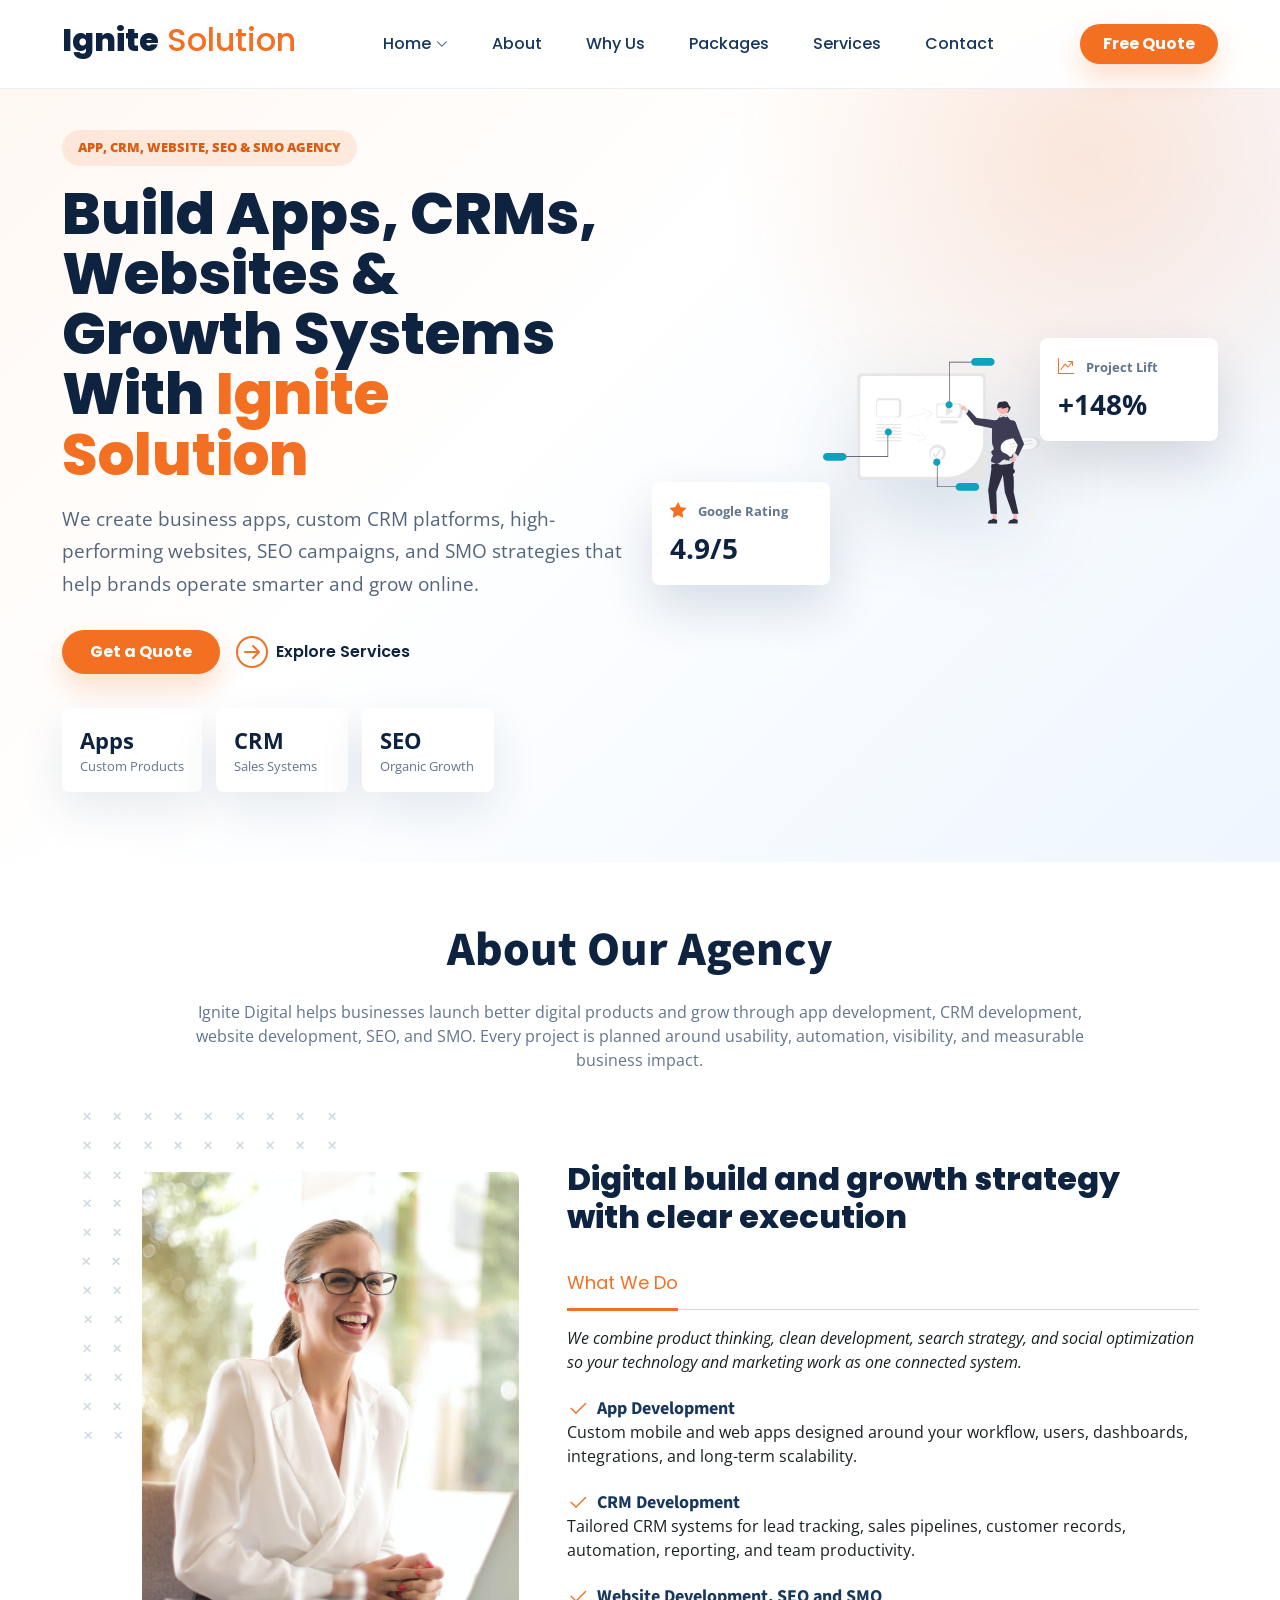
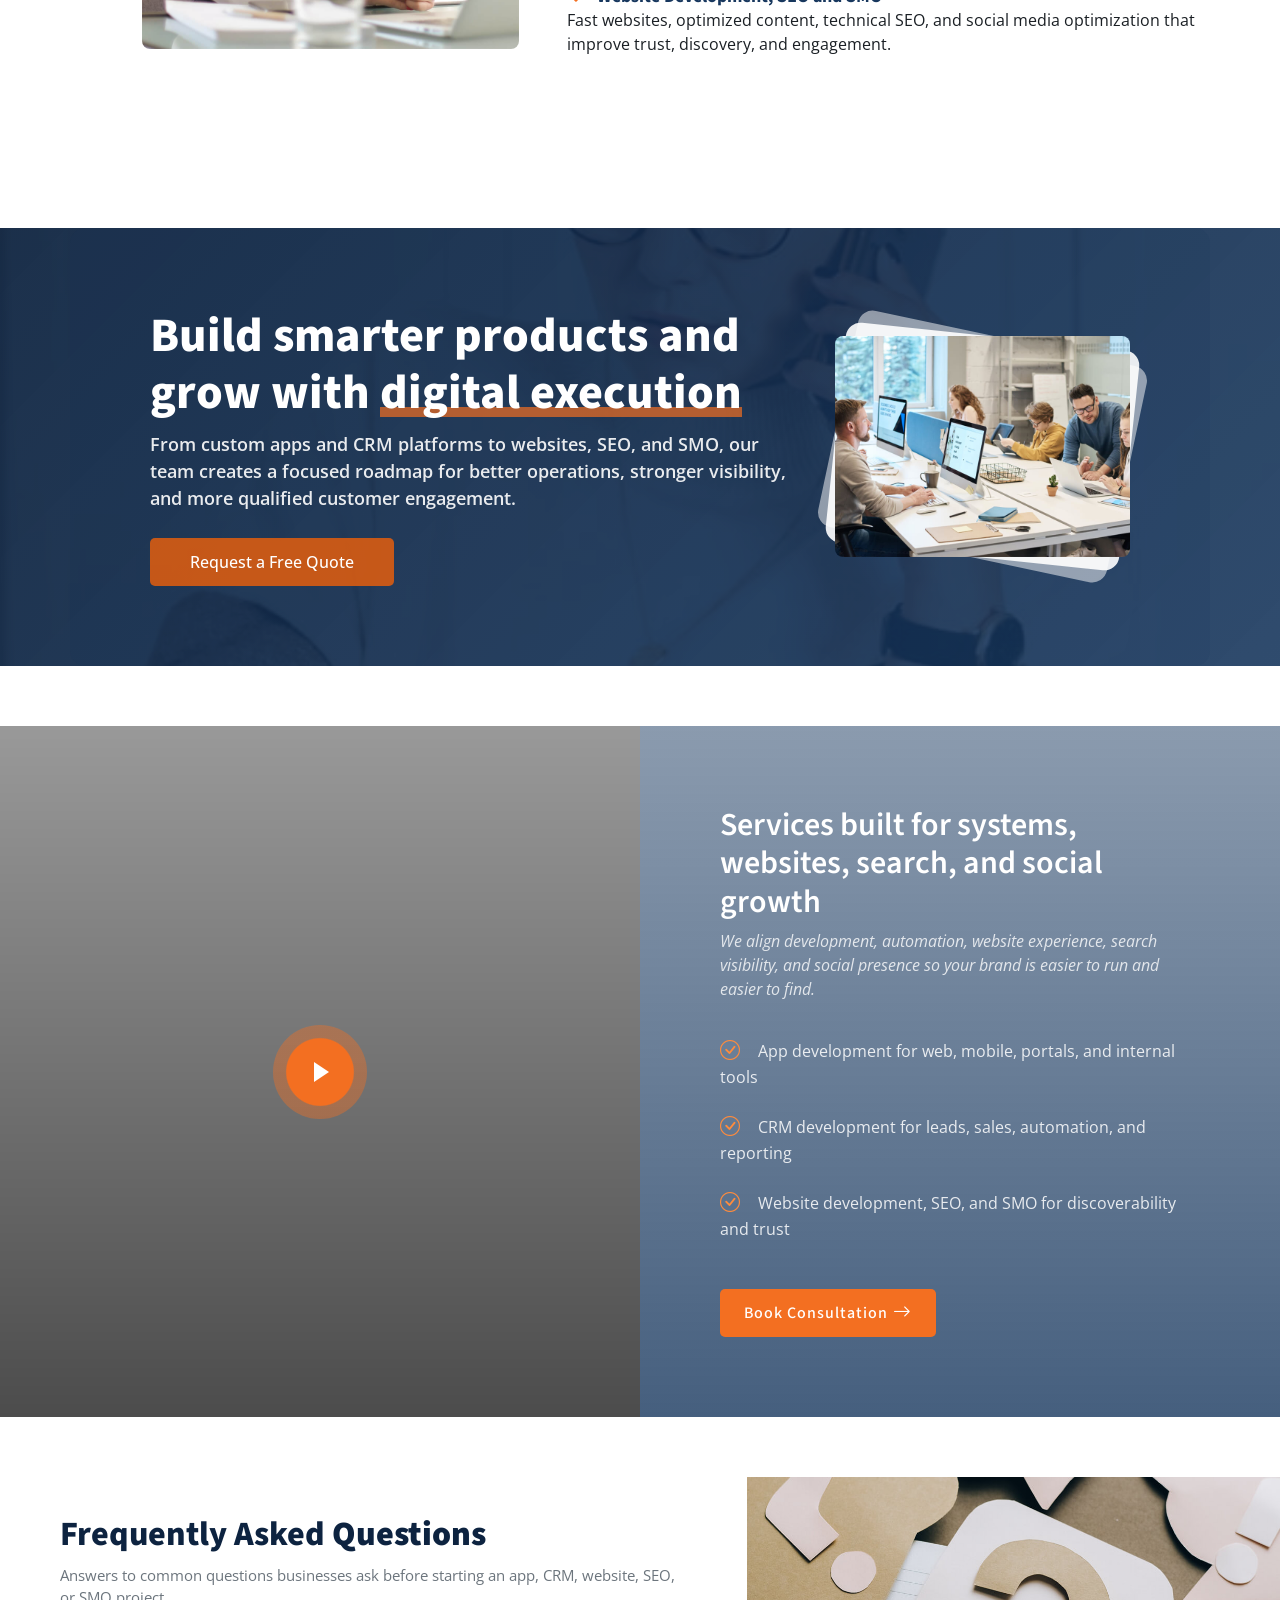
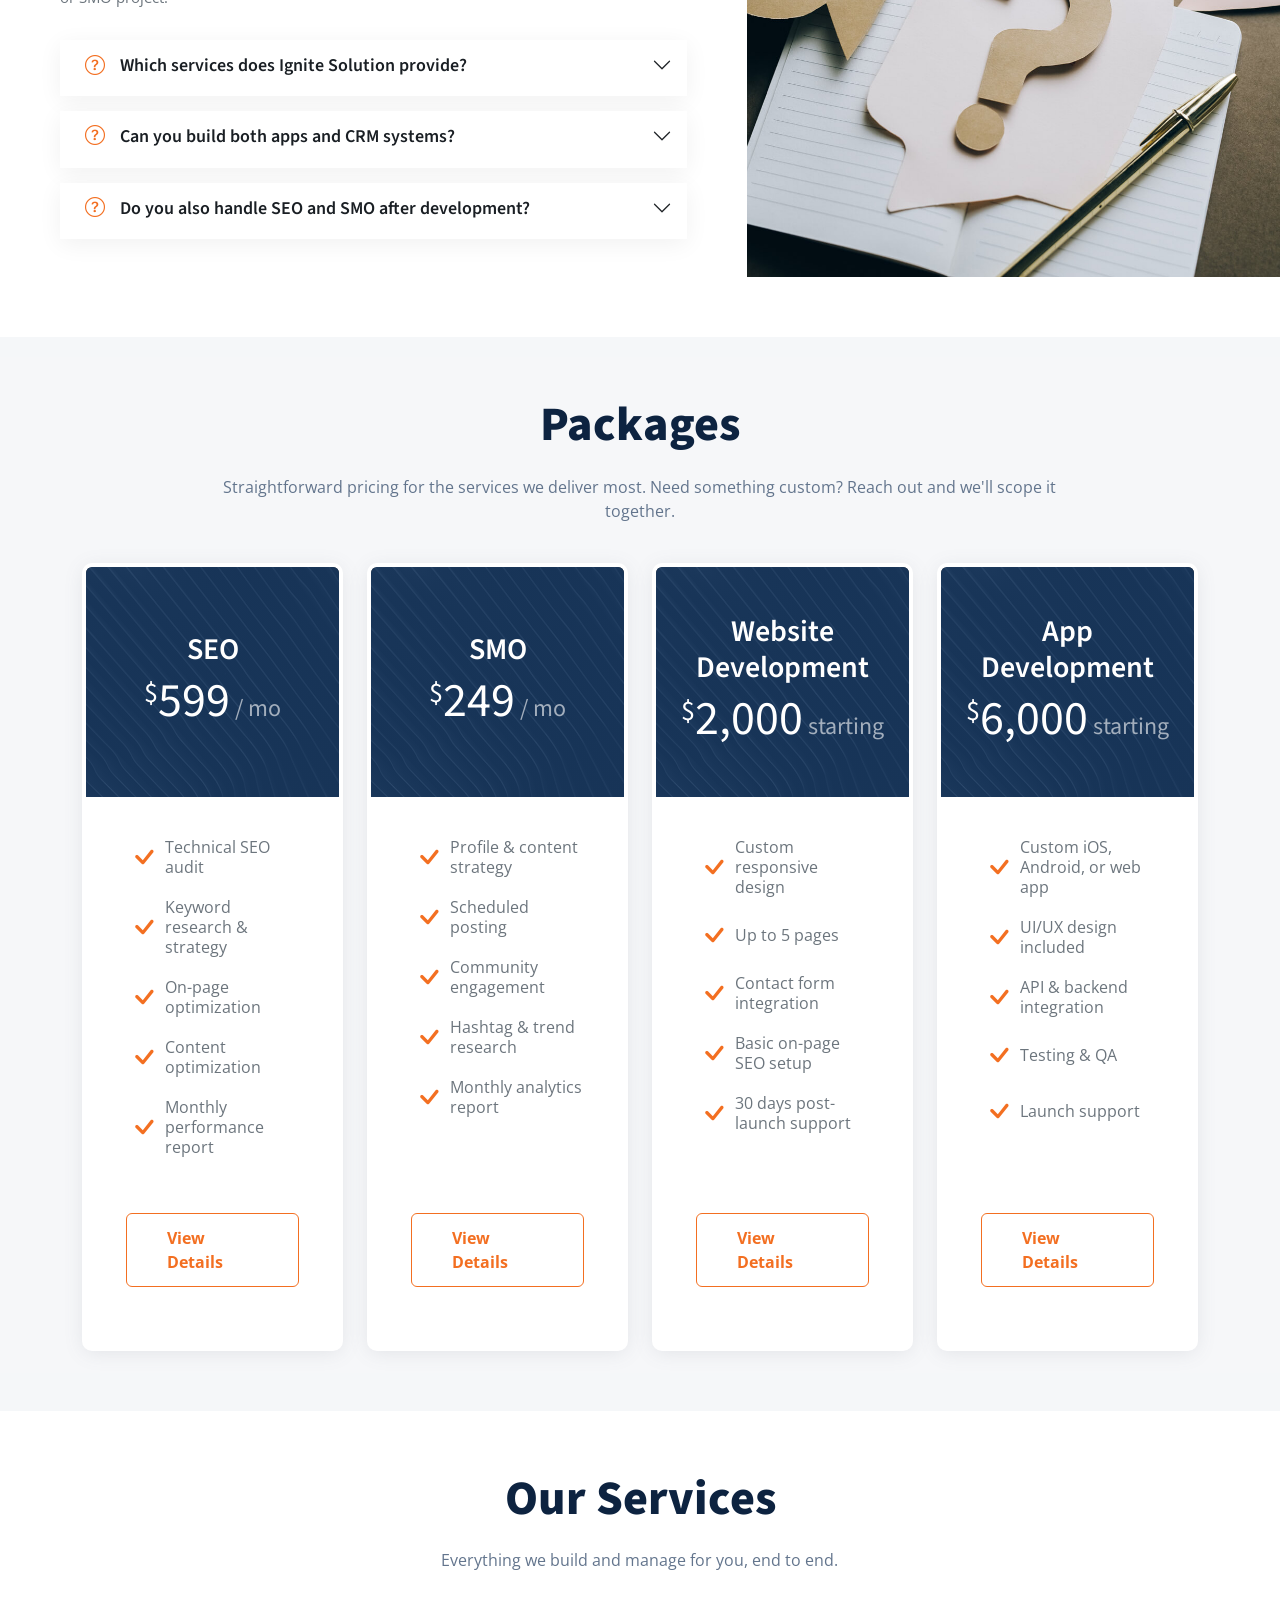
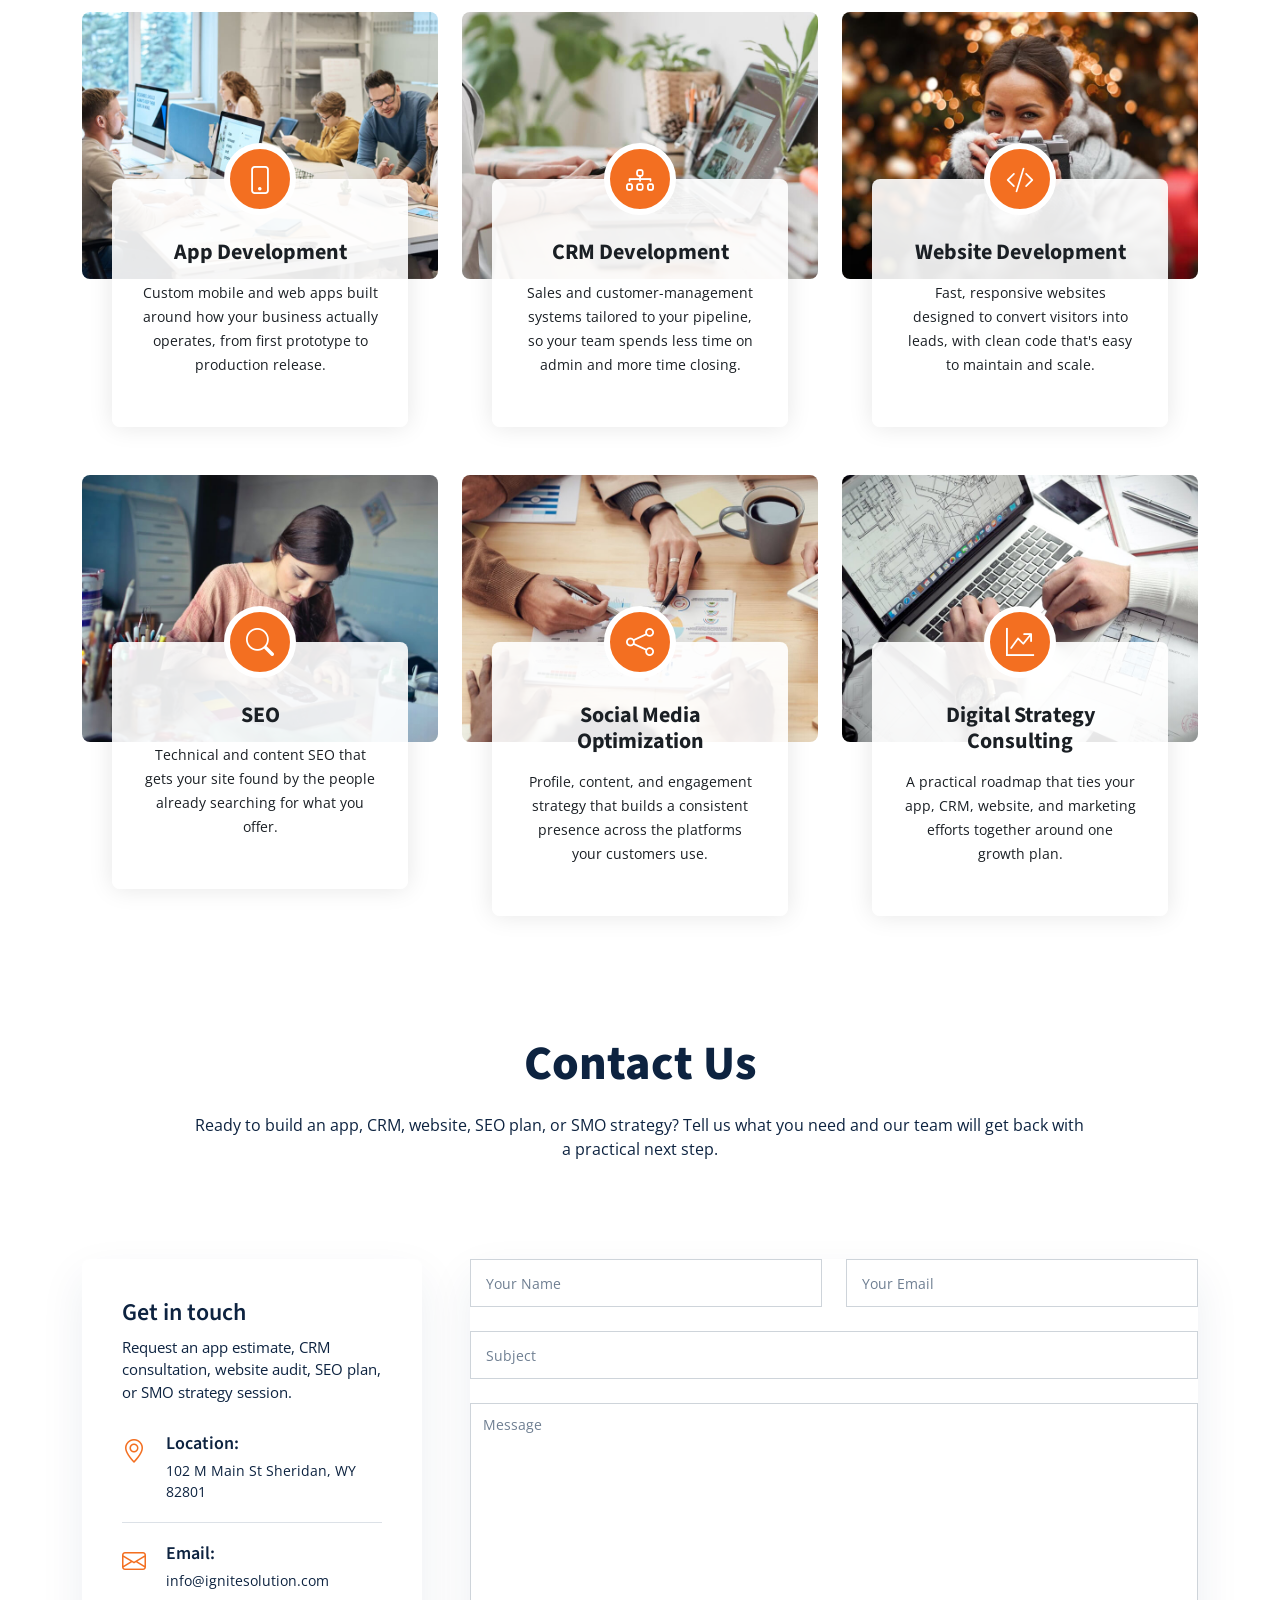
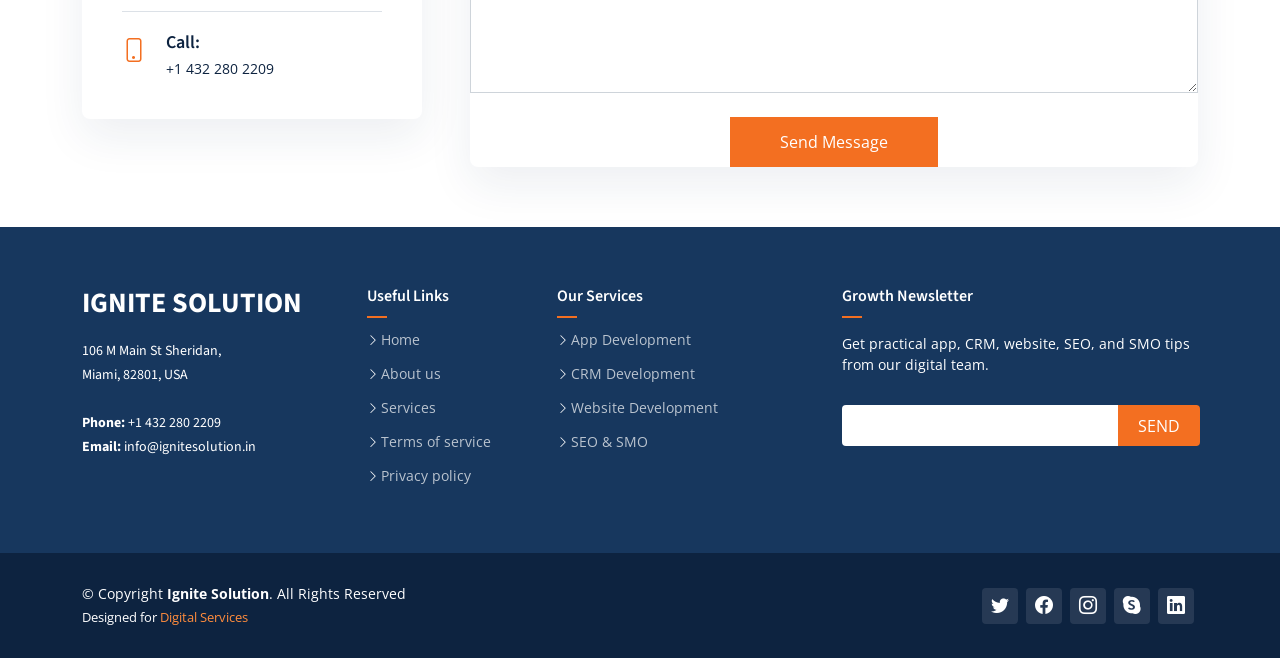
==== commit 7f273ccf: "test" ====
--- a/index.html
+++ b/index.html
@@ -543,7 +543,7 @@
                 <i class="bi bi-envelope flex-shrink-0"></i>
                 <div>
                   <h4>Email:</h4>
-                  <p>addy@ignitesolution.com</p>
+                  <p>info@ignitesolution.com</p>
                 </div>
               </div><!-- End Info Item -->
 
@@ -606,10 +606,10 @@
             <div class="footer-info">
               <h3>Ignite Solution</h3>
               <p>
-                102 M Main St Sheridan,<br>
-                WY, 82801, USA<br><br>
+                106 M Main St Sheridan,<br>
+                Miami, 82801, USA<br><br>
                 <strong>Phone:</strong> +1 432 280 2209<br>
-                <strong>Email:</strong> addy@ignitesolution.com<br>
+                <strong>Email:</strong> info@ignitesolution.in<br>
               </p>
             </div>
           </div>
